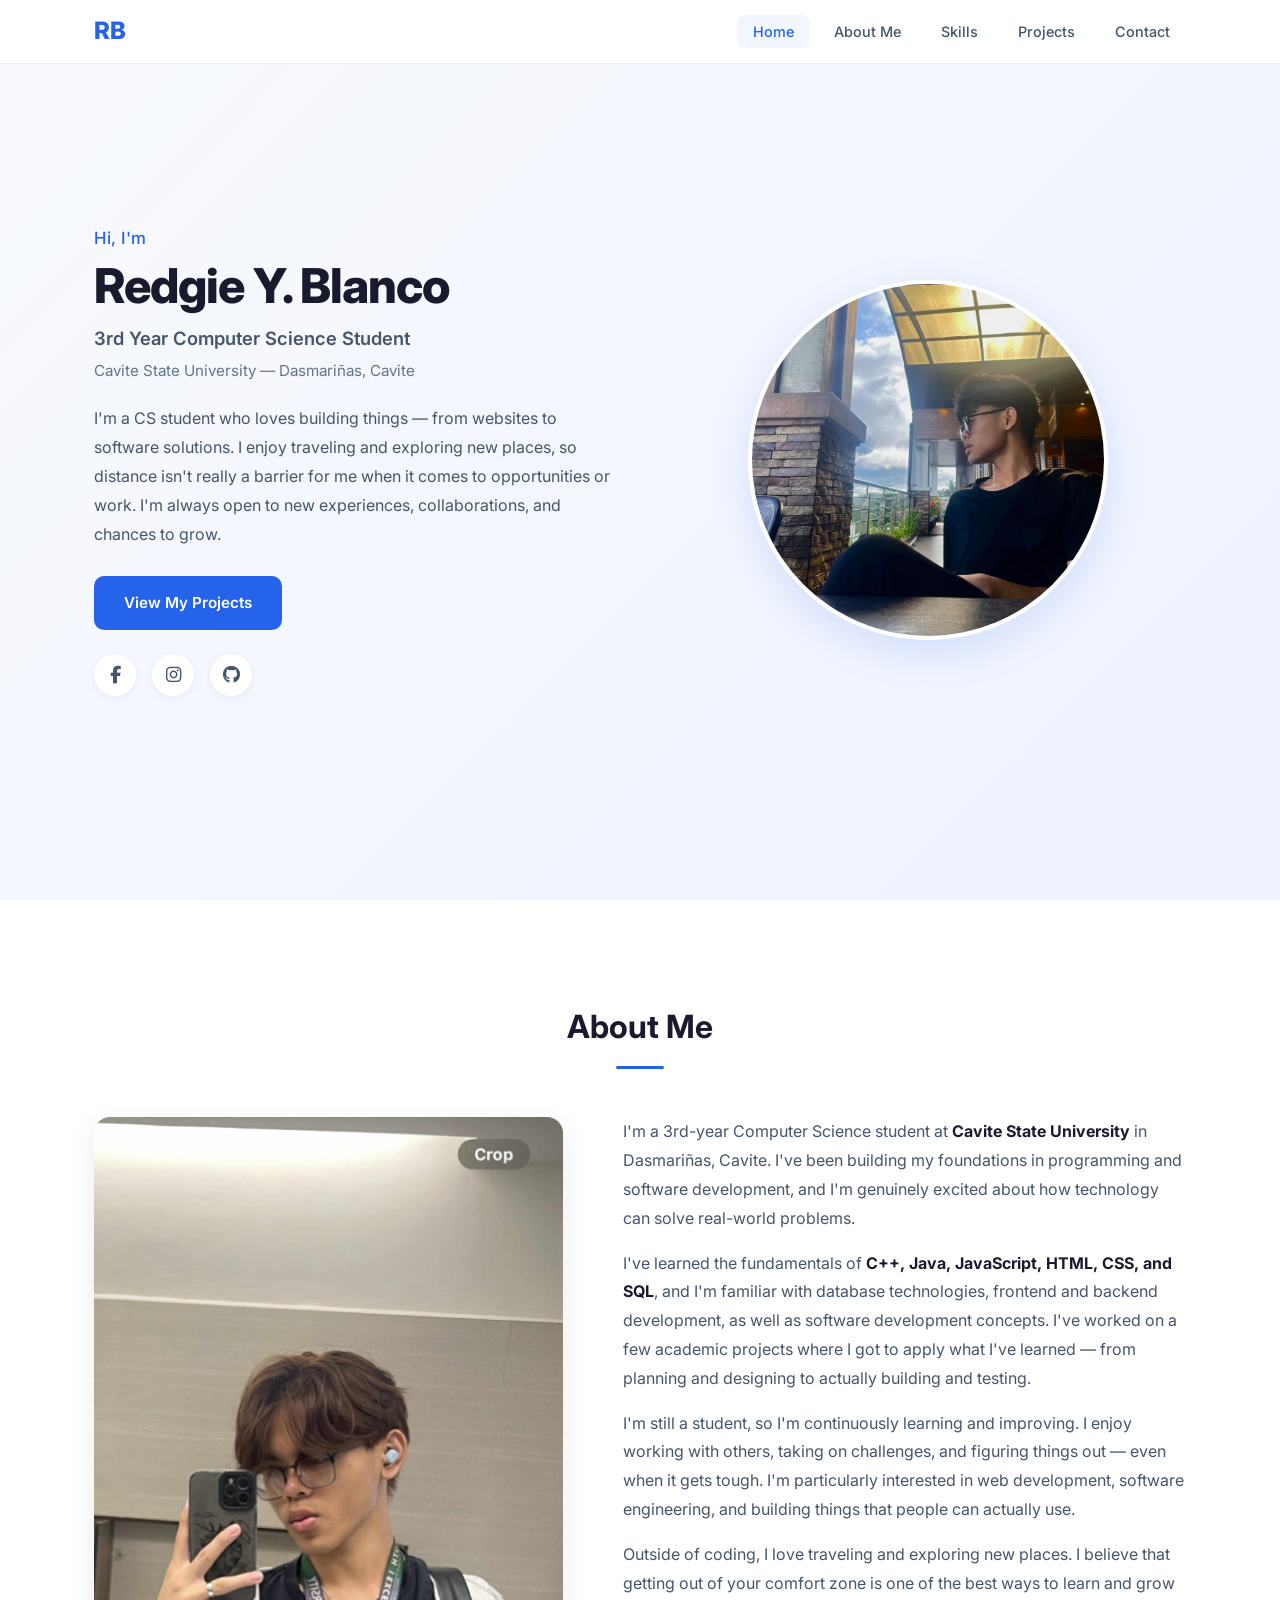
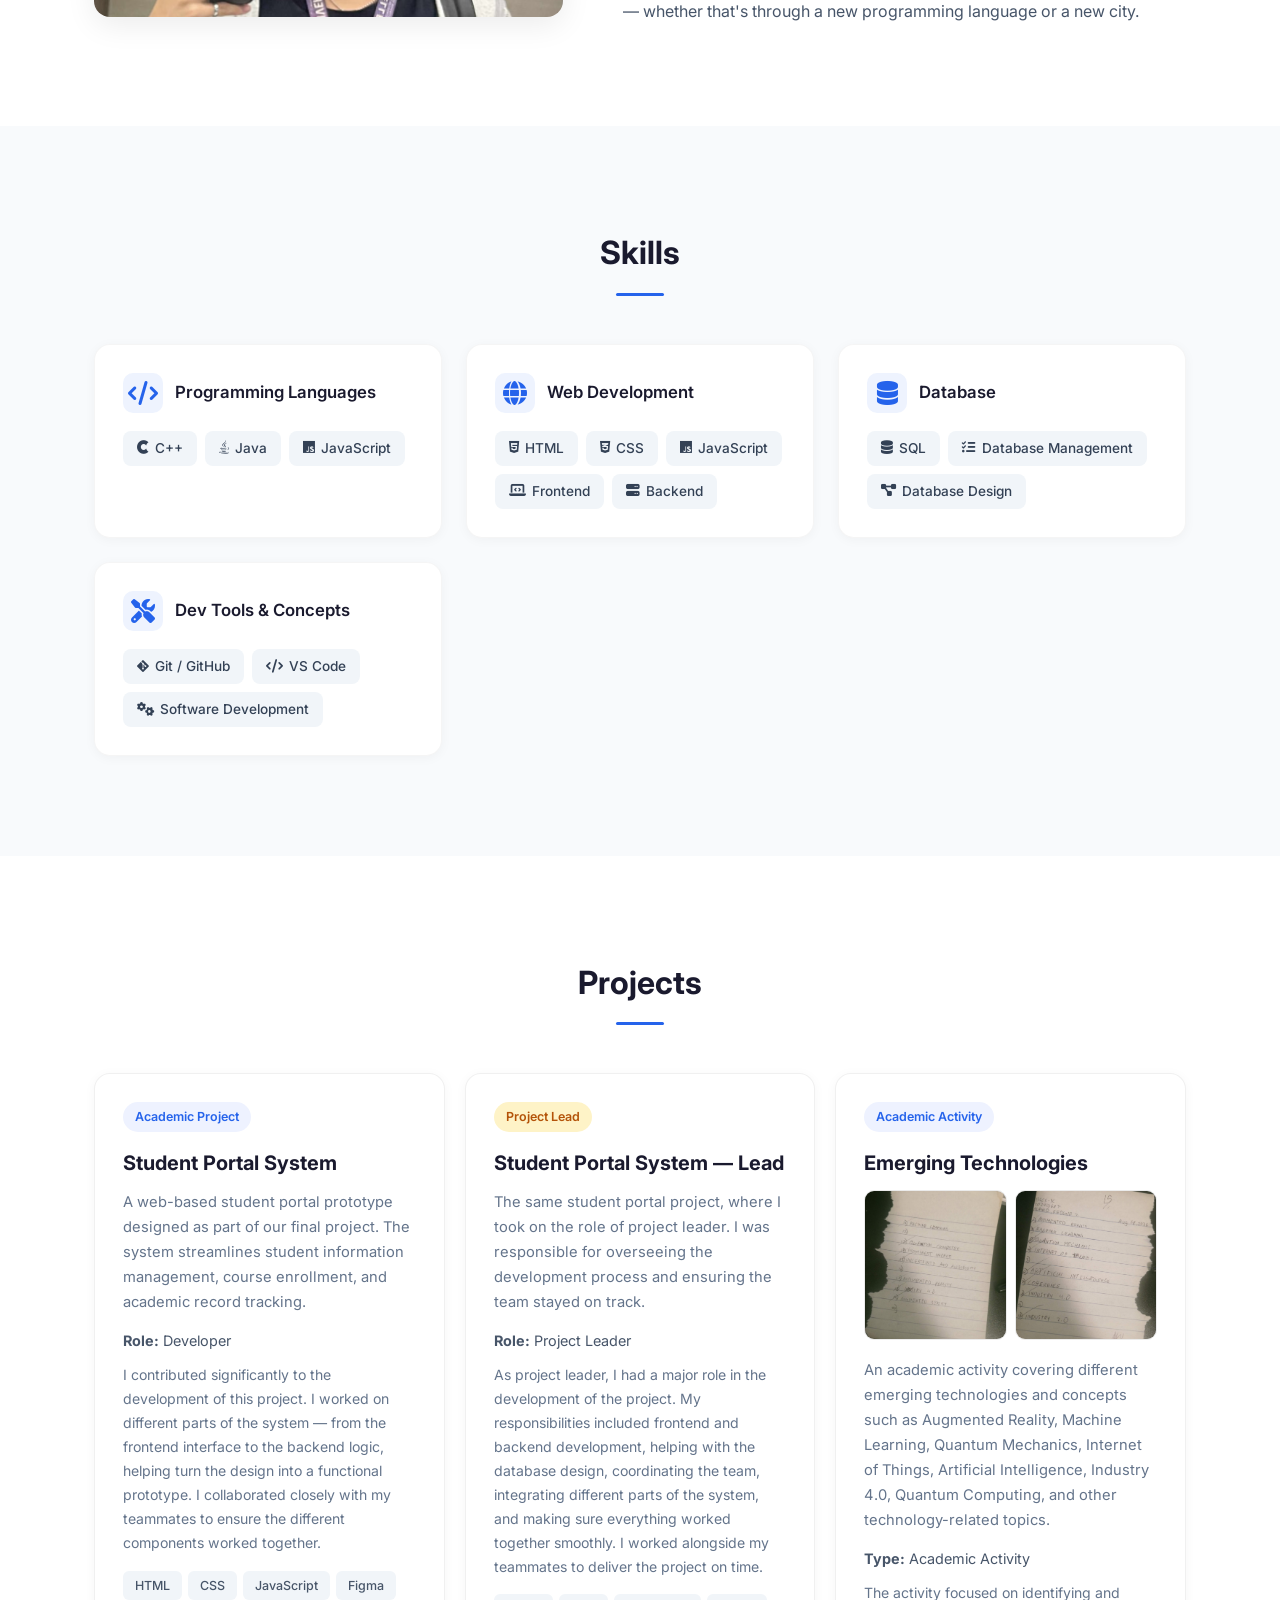
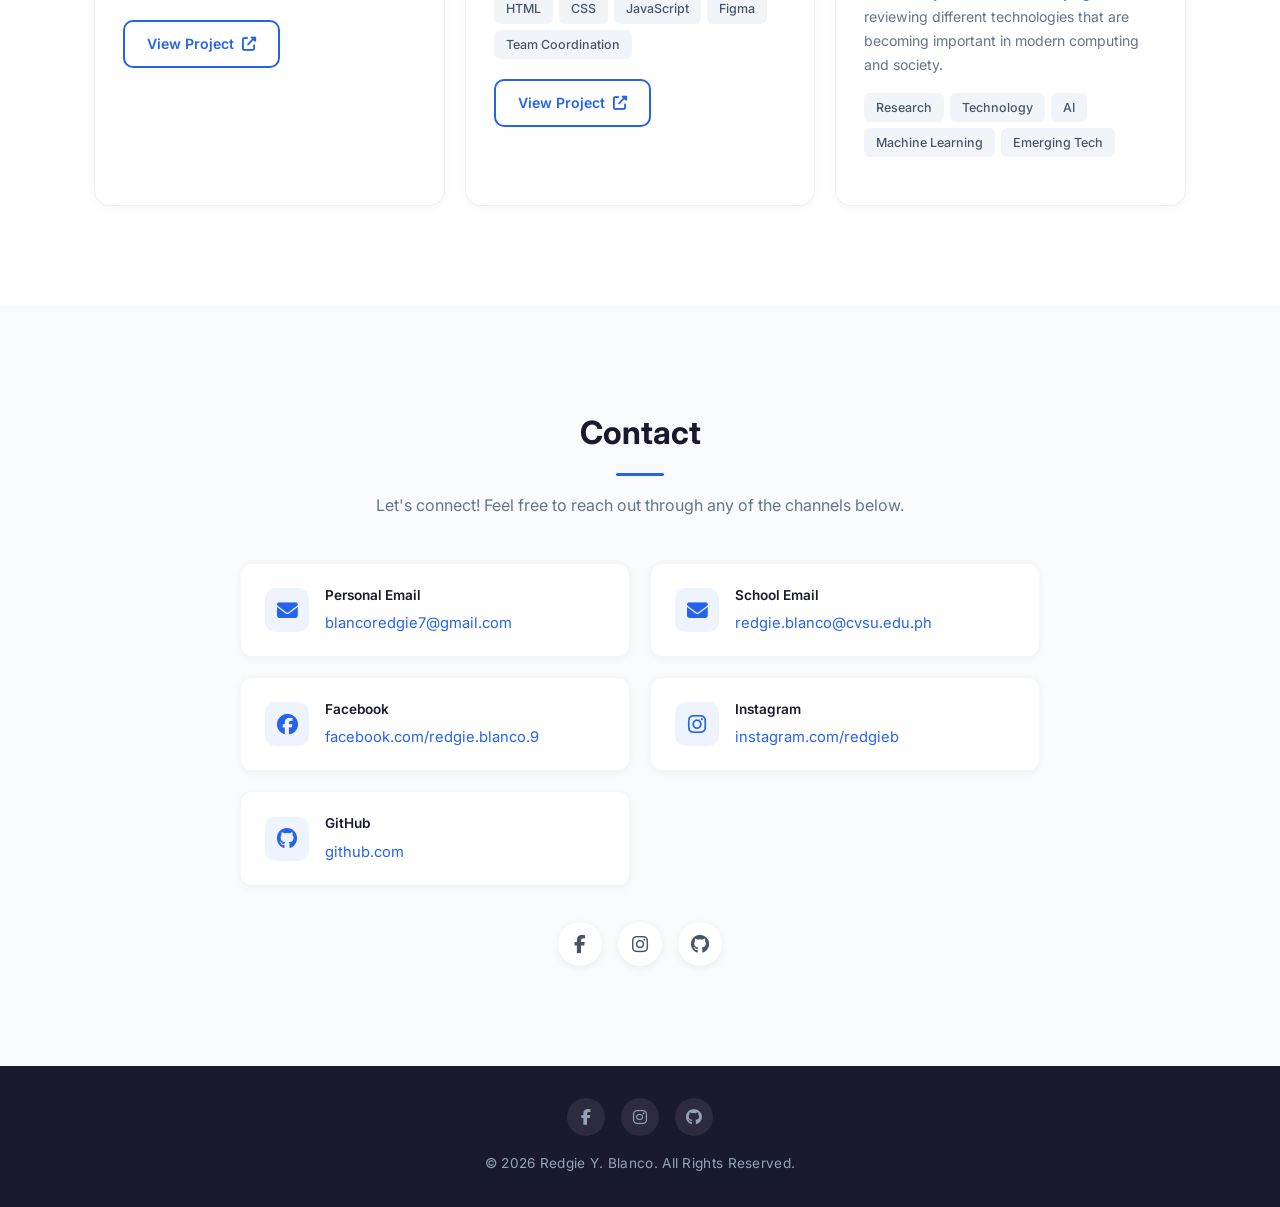
==== index.html @ 3881de5d "Update index.html" ====
<!DOCTYPE html>
<html lang="en">
<head>
<meta charset="UTF-8">
<meta name="viewport" content="width=device-width, initial-scale=1.0">
<title>Redgie Y. Blanco | Portfolio</title>
<link rel="stylesheet" href="css/style.css">
<link rel="stylesheet" href="https://cdnjs.cloudflare.com/ajax/libs/font-awesome/6.5.0/css/all.min.css">
<link rel="preconnect" href="https://fonts.googleapis.com">
<link rel="preconnect" href="https://fonts.gstatic.com" crossorigin>
<link href="https://fonts.googleapis.com/css2?family=Inter:wght@400;500;600;700;800&display=swap" rel="stylesheet">
</head>

<body>

<nav class="navbar" id="navbar">
<div class="container nav-container">
<a href="#home" class="nav-logo">RB</a>

<ul class="nav-menu" id="nav-menu">
<li><a href="#home" class="nav-link">Home</a></li>
<li><a href="#about" class="nav-link">About Me</a></li>
<li><a href="#skills" class="nav-link">Skills</a></li>
<li><a href="#projects" class="nav-link">Projects</a></li>
<li><a href="#contact" class="nav-link">Contact</a></li>
</ul>

<button class="nav-toggle" id="nav-toggle" aria-label="Toggle navigation menu">
<span></span><span></span><span></span>
</button>
</div>
</nav>

<section class="hero" id="home">
<div class="container hero-container">

<div class="hero-content">
<p class="hero-greeting">Hi, I'm</p>
<h1 class="hero-name">Redgie Y. Blanco</h1>
<p class="hero-title">3rd Year Computer Science Student</p>
<p class="hero-subtitle">Cavite State University — Dasmariñas, Cavite</p>

<p class="hero-desc">
I'm a CS student who loves building things — from websites to software solutions.
I enjoy traveling and exploring new places, so distance isn't really a barrier for me
when it comes to opportunities or work. I'm always open to new experiences,
collaborations, and chances to grow.
</p>

<div class="hero-buttons">
<a href="#projects" class="btn btn-primary">View My Projects</a>
</div>

<div class="hero-social">
<a href="https://www.facebook.com/redgie.blanco.9" target="_blank" rel="noopener noreferrer" aria-label="Facebook"><i class="fab fa-facebook-f"></i></a>
<a href="https://www.instagram.com/redgieb/" target="_blank" rel="noopener noreferrer" aria-label="Instagram"><i class="fab fa-instagram"></i></a>
<a href="https://github.com/Zelus1014" target="_blank" rel="noopener noreferrer" aria-label="GitHub"><i class="fab fa-github"></i></a>
</div>
</div>

<div class="hero-image">
<div class="hero-image-wrapper">
<img src="images/profile-hero.png" alt="Redgie Y. Blanco" loading="eager">
</div>
</div>

</div>
</section>

<section class="about" id="about">
<div class="container">
<h2 class="section-title">About Me</h2>

<div class="about-container">
<div class="about-image">
<img src="images/profile-about.png" alt="Redgie Y. Blanco" loading="lazy">
</div>

<div class="about-content">
<p>
I'm a 3rd-year Computer Science student at <strong>Cavite State University</strong>
in Dasmariñas, Cavite. I've been building my foundations in programming and software
development, and I'm genuinely excited about how technology can solve real-world problems.
</p>

<p>
I've learned the fundamentals of <strong>C++, Java, JavaScript, HTML, CSS, and SQL</strong>,
and I'm familiar with database technologies, frontend and backend development, as well as
software development concepts. I've worked on a few academic projects where I got to apply
what I've learned — from planning and designing to actually building and testing.
</p>

<p>
I'm still a student, so I'm continuously learning and improving. I enjoy working with
others, taking on challenges, and figuring things out — even when it gets tough.
I'm particularly interested in web development, software engineering, and building
things that people can actually use.
</p>

<p>
Outside of coding, I love traveling and exploring new places. I believe that getting
out of your comfort zone is one of the best ways to learn and grow — whether that's
through a new programming language or a new city.
</p>
</div>
</div>
</div>
</section>

<section class="skills" id="skills">
<div class="container">
<h2 class="section-title">Skills</h2>

<div class="skills-grid">

<div class="skill-category">
<div class="skill-category-header">
<i class="fas fa-code"></i>
<h3>Programming Languages</h3>
</div>

<div class="skill-tags">
<span class="skill-tag"><i class="fab fa-cuttlefish"></i> C++</span>
<span class="skill-tag"><i class="fab fa-java"></i> Java</span>
<span class="skill-tag"><i class="fab fa-js"></i> JavaScript</span>
</div>
</div>

<div class="skill-category">
<div class="skill-category-header">
<i class="fas fa-globe"></i>
<h3>Web Development</h3>
</div>

<div class="skill-tags">
<span class="skill-tag"><i class="fab fa-html5"></i> HTML</span>
<span class="skill-tag"><i class="fab fa-css3-alt"></i> CSS</span>
<span class="skill-tag"><i class="fab fa-js"></i> JavaScript</span>
<span class="skill-tag"><i class="fas fa-laptop-code"></i> Frontend</span>
<span class="skill-tag"><i class="fas fa-server"></i> Backend</span>
</div>
</div>

<div class="skill-category">
<div class="skill-category-header">
<i class="fas fa-database"></i>
<h3>Database</h3>
</div>

<div class="skill-tags">
<span class="skill-tag"><i class="fas fa-database"></i> SQL</span>
<span class="skill-tag"><i class="fas fa-tasks"></i> Database Management</span>
<span class="skill-tag"><i class="fas fa-project-diagram"></i> Database Design</span>
</div>
</div>

<div class="skill-category">
<div class="skill-category-header">
<i class="fas fa-tools"></i>
<h3>Dev Tools &amp; Concepts</h3>
</div>

<div class="skill-tags">
<span class="skill-tag"><i class="fab fa-git-alt"></i> Git / GitHub</span>
<span class="skill-tag"><i class="fas fa-code"></i> VS Code</span>
<span class="skill-tag"><i class="fas fa-cogs"></i> Software Development</span>
</div>
</div>

</div>
</div>
</section>

<section class="projects" id="projects">
<div class="container">
<h2 class="section-title">Projects</h2>

<div class="projects-grid">

<div class="project-card">
<div class="project-card-content">

<span class="project-badge">Academic Project</span>
<h3 class="project-title">Student Portal System</h3>

<p class="project-desc">
A web-based student portal prototype designed as part of our final project.
The system streamlines student information management, course enrollment,
and academic record tracking.
</p>

<div class="project-role">
<strong>Role:</strong> Developer
</div>

<p class="project-contributions">
I contributed significantly to the development of this project. I worked on
different parts of the system — from the frontend interface to the backend
logic, helping turn the design into a functional prototype. I collaborated
closely with my teammates to ensure the different components worked together.
</p>

<div class="project-tech">
<span>HTML</span>
<span>CSS</span>
<span>JavaScript</span>
<span>Figma</span>
</div>

<a href="https://www.figma.com/proto/Yvr6bGcr57O4vYmCU60t0b/final-project-sir-jose?node-id=354-109&t=9lMS16gaFW5WIztN-0&scaling=scale-down&content-scaling=fixed&page-id=0%3A1&starting-point-node-id=354%3A109&show-proto-sidebar=1" target="_blank" rel="noopener noreferrer" class="btn btn-outline project-btn">
View Project <i class="fas fa-external-link-alt"></i>
</a>

</div>
</div>

<div class="project-card">
<div class="project-card-content">

<span class="project-badge project-badge-lead">Project Lead</span>
<h3 class="project-title">Student Portal System — Lead</h3>

<p class="project-desc">
The same student portal project, where I took on the role of project leader.
I was responsible for overseeing the development process and ensuring the
team stayed on track.
</p>

<div class="project-role">
<strong>Role:</strong> Project Leader
</div>

<p class="project-contributions">
As project leader, I had a major role in the development of the project.
My responsibilities included frontend and backend development, helping with
the database design, coordinating the team, integrating different parts of
the system, and making sure everything worked together smoothly. I worked
alongside my teammates to deliver the project on time.
</p>

<div class="project-tech">
<span>HTML</span>
<span>CSS</span>
<span>JavaScript</span>
<span>Figma</span>
<span>Team Coordination</span>
</div>

<a href="https://www.figma.com/proto/Yvr6bGcr57O4vYmCU60t0b/final-project-sir-jose?node-id=354-109&t=9lMS16gaFW5WIztN-0&scaling=scale-down&content-scaling=fixed&page-id=0%3A1&starting-point-node-id=354%3A109&show-proto-sidebar=1" target="_blank" rel="noopener noreferrer" class="btn btn-outline project-btn">
View Project <i class="fas fa-external-link-alt"></i>
</a>

</div>
</div>

<div class="project-card">
<div class="project-card-content">

<span class="project-badge">Academic Activity</span>
<h3 class="project-title">Emerging Technologies</h3>

<div class="project-images">
<img src="images/tech-topics-1.png" alt="Handwritten technology topics" loading="lazy">
<img src="images/tech-topics-2.png" alt="Handwritten technology topics continued" loading="lazy">
</div>

<p class="project-desc">
An academic activity covering different emerging technologies and concepts
such as Augmented Reality, Machine Learning, Quantum Mechanics, Internet of
Things, Artificial Intelligence, Industry 4.0, Quantum Computing, and other
technology-related topics.
</p>

<div class="project-role">
<strong>Type:</strong> Academic Activity
</div>

<p class="project-contributions">
The activity focused on identifying and reviewing different technologies
that are becoming important in modern computing and society.
</p>

<div class="project-tech">
<span>Research</span>
<span>Technology</span>
<span>AI</span>
<span>Machine Learning</span>
<span>Emerging Tech</span>
</div>

</div>
</div>

</div>
</div>
</section>

<section class="contact" id="contact">
<div class="container">

<h2 class="section-title">Contact</h2>
<p class="contact-subtitle">
Let's connect! Feel free to reach out through any of the channels below.
</p>

<div class="contact-container">

<div class="contact-item">
<i class="fas fa-envelope"></i>
<div>
<h3>Personal Email</h3>
<a href="mailto:blancoredgie7@gmail.com">blancoredgie7@gmail.com</a>
</div>
</div>

<div class="contact-item">
<i class="fas fa-envelope"></i>
<div>
<h3>School Email</h3>
<a href="mailto:redgie.blanco@cvsu.edu.ph">redgie.blanco@cvsu.edu.ph</a>
</div>
</div>

<div class="contact-item">
<i class="fab fa-facebook"></i>
<div>
<h3>Facebook</h3>
<a href="https://www.facebook.com/redgie.blanco.9" target="_blank" rel="noopener noreferrer">facebook.com/redgie.blanco.9</a>
</div>
</div>

<div class="contact-item">
<i class="fab fa-instagram"></i>
<div>
<h3>Instagram</h3>
<a href="https://www.instagram.com/redgieb/" target="_blank" rel="noopener noreferrer">instagram.com/redgieb</a>
</div>
</div>

<div class="contact-item">
<i class="fab fa-github"></i>
<div>
<h3>GitHub</h3>
<a href="https://github.com/Zelus1014" target="_blank" rel="noopener noreferrer">github.com</a>
</div>
</div>

</div>

<div class="contact-social">
<a href="https://www.facebook.com/redgie.blanco.9" target="_blank" rel="noopener noreferrer" aria-label="Facebook"><i class="fab fa-facebook-f"></i></a>
<a href="https://www.instagram.com/redgieb/" target="_blank" rel="noopener noreferrer" aria-label="Instagram"><i class="fab fa-instagram"></i></a>
<a href="https://github.com/Zelus1014" target="_blank" rel="noopener noreferrer" aria-label="GitHub"><i class="fab fa-github"></i></a>
</div>

</div>
</section>

<footer class="footer">
<div class="container">

<div class="footer-social">
<a href="https://www.facebook.com/redgie.blanco.9" target="_blank" rel="noopener noreferrer" aria-label="Facebook"><i class="fab fa-facebook-f"></i></a>
<a href="https://www.instagram.com/redgieb/" target="_blank" rel="noopener noreferrer" aria-label="Instagram"><i class="fab fa-instagram"></i></a>
<a href="https://github.com/Zelus1014" target="_blank" rel="noopener noreferrer" aria-label="GitHub"><i class="fab fa-github"></i></a>
</div>

<p class="footer-text">&copy; 2026 Redgie Y. Blanco. All Rights Reserved.</p>

</div>
</footer>

<script src="js/script.js"></script>
</body>
</html>
---- css/style.css ----
*,
*::before,
*::after {
margin: 0;
padding: 0;
box-sizing: border-box;
}

html {
scroll-behavior: smooth;
scroll-padding-top: 70px;
}

body {
font-family: 'Inter', -apple-system, BlinkMacSystemFont, 'Segoe UI', sans-serif;
background: #fafafa;
color: #1a1a2e;
line-height: 1.7;
-webkit-font-smoothing: antialiased;
}

a {
text-decoration: none;
color: inherit;
}

img {
max-width: 100%;
height: auto;
display: block;
}

.container {
max-width: 1140px;
margin: 0 auto;
padding: 0 24px;
}

.navbar {
position: fixed;
top: 0;
left: 0;
width: 100%;
background: rgba(255, 255, 255, 0.92);
backdrop-filter: blur(12px);
-webkit-backdrop-filter: blur(12px);
border-bottom: 1px solid rgba(0, 0, 0, 0.06);
z-index: 1000;
height: 64px;
display: flex;
align-items: center;
transition: box-shadow 0.3s ease;
}

.navbar.scrolled {
box-shadow: 0 2px 20px rgba(0, 0, 0, 0.06);
}

.nav-container {
display: flex;
justify-content: space-between;
align-items: center;
width: 100%;
}

.nav-logo {
font-size: 1.5rem;
font-weight: 800;
color: #2563eb;
letter-spacing: -0.5px;
}

.nav-menu {
display: flex;
list-style: none;
gap: 8px;
}

.nav-link {
padding: 8px 16px;
font-size: 0.9rem;
font-weight: 500;
color: #475569;
border-radius: 8px;
transition: all 0.25s ease;
position: relative;
}

.nav-link:hover,
.nav-link.active {
color: #2563eb;
background: rgba(37, 99, 235, 0.06);
}

.nav-toggle {
display: none;
flex-direction: column;
gap: 5px;
background: none;
border: none;
cursor: pointer;
padding: 4px;
}

.nav-toggle span {
display: block;
width: 24px;
height: 2px;
background: #1a1a2e;
border-radius: 2px;
transition: all 0.3s ease;
}

.nav-toggle.active span:nth-child(1) {
transform: rotate(45deg) translate(5px, 5px);
}

.nav-toggle.active span:nth-child(2) {
opacity: 0;
}

.nav-toggle.active span:nth-child(3) {
transform: rotate(-45deg) translate(5px, -5px);
}

.section-title {
font-size: 2rem;
font-weight: 700;
text-align: center;
margin-bottom: 48px;
position: relative;
color: #1a1a2e;
}

.section-title::after {
content: '';
display: block;
width: 48px;
height: 3px;
background: #2563eb;
border-radius: 2px;
margin: 12px auto 0;
}

.hero {
min-height: 100vh;
display: flex;
align-items: center;
padding: 100px 0 80px;
background: linear-gradient(135deg, #f8fafc 0%, #eef2ff 100%);
}

.hero-container {
display: grid;
grid-template-columns: 1fr 1fr;
gap: 60px;
align-items: center;
}

.hero-content {
animation: fadeInUp 0.8s ease;
}

.hero-greeting {
font-size: 1.05rem;
font-weight: 500;
color: #2563eb;
margin-bottom: 8px;
letter-spacing: 0.5px;
}

.hero-name {
font-size: 3rem;
font-weight: 800;
color: #1a1a2e;
line-height: 1.1;
margin-bottom: 10px;
letter-spacing: -1px;
}

.hero-title {
font-size: 1.15rem;
font-weight: 600;
color: #475569;
margin-bottom: 4px;
}

.hero-subtitle {
font-size: 0.95rem;
color: #64748b;
margin-bottom: 20px;
}

.hero-desc {
font-size: 1rem;
color: #475569;
max-width: 520px;
margin-bottom: 28px;
line-height: 1.8;
}

.hero-buttons {
margin-bottom: 24px;
}

.btn {
display: inline-flex;
align-items: center;
gap: 8px;
padding: 12px 28px;
font-size: 0.95rem;
font-weight: 600;
border-radius: 10px;
transition: all 0.3s ease;
cursor: pointer;
border: 2px solid transparent;
font-family: inherit;
}

.btn-primary {
background: #2563eb;
color: #fff;
border-color: #2563eb;
}

.btn-primary:hover {
background: #1d4ed8;
border-color: #1d4ed8;
transform: translateY(-2px);
box-shadow: 0 6px 20px rgba(37, 99, 235, 0.25);
}

.btn-outline {
background: transparent;
color: #2563eb;
border-color: #2563eb;
}

.btn-outline:hover {
background: #2563eb;
color: #fff;
transform: translateY(-2px);
box-shadow: 0 6px 20px rgba(37, 99, 235, 0.2);
}

.hero-social {
display: flex;
gap: 16px;
}

.hero-social a {
display: flex;
align-items: center;
justify-content: center;
width: 42px;
height: 42px;
border-radius: 50%;
background: #fff;
color: #475569;
font-size: 1.1rem;
box-shadow: 0 2px 8px rgba(0, 0, 0, 0.06);
transition: all 0.3s ease;
}

.hero-social a:hover {
background: #2563eb;
color: #fff;
transform: translateY(-3px);
box-shadow: 0 6px 16px rgba(37, 99, 235, 0.25);
}

.hero-image {
display: flex;
justify-content: center;
align-items: center;
animation: fadeIn 1s ease;
}

.hero-image-wrapper {
width: 360px;
height: 360px;
border-radius: 50%;
overflow: hidden;
box-shadow: 0 12px 40px rgba(37, 99, 235, 0.15);
border: 4px solid #fff;
transition: transform 0.4s ease;
}

.hero-image-wrapper:hover {
transform: scale(1.02);
}

.hero-image-wrapper img {
width: 100%;
height: 100%;
object-fit: cover;
}

.about {
padding: 100px 0;
background: #fff;
}

.about-container {
display: grid;
grid-template-columns: 1fr 1.2fr;
gap: 60px;
align-items: start;
}

.about-image {
position: sticky;
top: 100px;
border-radius: 16px;
overflow: hidden;
box-shadow: 0 8px 30px rgba(0, 0, 0, 0.08);
transition: transform 0.4s ease;
}

.about-image:hover {
transform: scale(1.01);
}

.about-image img {
width: 100%;
height: auto;
max-height: 500px;
object-fit: cover;
object-position: center top;
}

.about-content p {
margin-bottom: 16px;
color: #475569;
font-size: 1rem;
line-height: 1.8;
}

.about-content p:last-child {
margin-bottom: 0;
}

.about-content strong {
color: #1a1a2e;
}

.skills {
padding: 100px 0;
background: #f8fafc;
}

.skills-grid {
display: grid;
grid-template-columns: repeat(auto-fit, minmax(260px, 1fr));
gap: 24px;
}

.skill-category {
background: #fff;
border-radius: 16px;
padding: 28px;
box-shadow: 0 2px 12px rgba(0, 0, 0, 0.04);
border: 1px solid rgba(0, 0, 0, 0.04);
transition: transform 0.3s ease, box-shadow 0.3s ease;
}

.skill-category:hover {
transform: translateY(-4px);
box-shadow: 0 8px 30px rgba(0, 0, 0, 0.08);
}

.skill-category-header {
display: flex;
align-items: center;
gap: 12px;
margin-bottom: 18px;
}

.skill-category-header i {
font-size: 1.5rem;
color: #2563eb;
width: 40px;
height: 40px;
display: flex;
align-items: center;
justify-content: center;
background: rgba(37, 99, 235, 0.08);
border-radius: 10px;
}

.skill-category-header h3 {
font-size: 1.05rem;
font-weight: 600;
color: #1a1a2e;
}

.skill-tags {
display: flex;
flex-wrap: wrap;
gap: 8px;
}

.skill-tag {
display: inline-flex;
align-items: center;
gap: 6px;
padding: 6px 14px;
background: #f1f5f9;
color: #334155;
border-radius: 8px;
font-size: 0.85rem;
font-weight: 500;
transition: all 0.25s ease;
}

.skill-tag:hover {
background: #2563eb;
color: #fff;
transform: translateY(-1px);
}

.skill-tag i {
font-size: 0.85rem;
}

.projects {
padding: 100px 0;
background: #fff;
}

.projects-grid {
display: grid;
grid-template-columns: repeat(3, 1fr);
gap: 20px;
}

.project-card {
background: #fff;
border-radius: 16px;
border: 1px solid rgba(0, 0, 0, 0.06);
box-shadow: 0 2px 12px rgba(0, 0, 0, 0.04);
transition: transform 0.3s ease, box-shadow 0.3s ease;
overflow: hidden;
}

.project-card:hover {
transform: translateY(-6px);
box-shadow: 0 12px 40px rgba(0, 0, 0, 0.08);
}

.project-card-content {
padding: 28px;
}

.project-badge {
display: inline-block;
padding: 4px 12px;
background: #eef2ff;
color: #2563eb;
font-size: 0.78rem;
font-weight: 600;
border-radius: 20px;
margin-bottom: 14px;
}

.project-badge-lead {
background: #fef3c7;
color: #b45309;
}

.project-title {
font-size: 1.25rem;
font-weight: 700;
color: #1a1a2e;
margin-bottom: 10px;
}

.project-desc {
color: #64748b;
font-size: 0.92rem;
margin-bottom: 14px;
line-height: 1.7;
}

.project-role {
font-size: 0.9rem;
color: #475569;
margin-bottom: 10px;
}

.project-contributions {
color: #64748b;
font-size: 0.88rem;
margin-bottom: 16px;
line-height: 1.7;
}

.project-tech {
display: flex;
flex-wrap: wrap;
gap: 6px;
margin-bottom: 20px;
}

.project-tech span {
padding: 4px 12px;
background: #f1f5f9;
color: #475569;
border-radius: 6px;
font-size: 0.78rem;
font-weight: 500;
}

.project-btn {
font-size: 0.88rem;
padding: 10px 22px;
}

.project-images {
display: grid;
grid-template-columns: 1fr 1fr;
gap: 8px;
margin-bottom: 18px;
}

.project-images img {
width: 100%;
height: 150px;
object-fit: cover;
border-radius: 10px;
border: 1px solid rgba(0, 0, 0, 0.08);
}

.contact {
padding: 100px 0;
background: #f8fafc;
}

.contact-subtitle {
text-align: center;
color: #64748b;
margin-top: -32px;
margin-bottom: 44px;
font-size: 1rem;
}

.contact-container {
display: grid;
grid-template-columns: repeat(auto-fit, minmax(280px, 1fr));
gap: 20px;
max-width: 800px;
margin: 0 auto;
}

.contact-item {
display: flex;
align-items: center;
gap: 16px;
padding: 20px 24px;
background: #fff;
border-radius: 12px;
box-shadow: 0 2px 8px rgba(0, 0, 0, 0.04);
border: 1px solid rgba(0, 0, 0, 0.04);
transition: transform 0.3s ease, box-shadow 0.3s ease;
}

.contact-item:hover {
transform: translateY(-3px);
box-shadow: 0 6px 20px rgba(0, 0, 0, 0.06);
}

.contact-item i {
font-size: 1.3rem;
color: #2563eb;
width: 44px;
height: 44px;
display: flex;
align-items: center;
justify-content: center;
background: rgba(37, 99, 235, 0.08);
border-radius: 10px;
flex-shrink: 0;
}

.contact-item h3 {
font-size: 0.85rem;
font-weight: 600;
color: #1a1a2e;
margin-bottom: 2px;
}

.contact-item a {
font-size: 0.92rem;
color: #2563eb;
word-break: break-all;
transition: color 0.2s ease;
}

.contact-item a:hover {
color: #1d4ed8;
text-decoration: underline;
}

.contact-social {
display: flex;
justify-content: center;
gap: 16px;
margin-top: 36px;
}

.contact-social a {
display: flex;
align-items: center;
justify-content: center;
width: 44px;
height: 44px;
border-radius: 50%;
background: #fff;
color: #475569;
font-size: 1.15rem;
box-shadow: 0 2px 8px rgba(0, 0, 0, 0.06);
transition: all 0.3s ease;
}

.contact-social a:hover {
background: #2563eb;
color: #fff;
transform: translateY(-3px);
box-shadow: 0 6px 16px rgba(37, 99, 235, 0.25);
}

.footer {
padding: 32px 0;
background: #1a1a2e;
color: #94a3b8;
text-align: center;
}

.footer-social {
display: flex;
justify-content: center;
gap: 16px;
margin-bottom: 16px;
}

.footer-social a {
display: flex;
align-items: center;
justify-content: center;
width: 38px;
height: 38px;
border-radius: 50%;
background: rgba(255, 255, 255, 0.08);
color: #94a3b8;
font-size: 1rem;
transition: all 0.3s ease;
}

.footer-social a:hover {
background: #2563eb;
color: #fff;
transform: translateY(-2px);
}

.footer-text {
font-size: 0.85rem;
letter-spacing: 0.3px;
}

@keyframes fadeInUp {
from {
opacity: 0;
transform: translateY(30px);
}

to {
opacity: 1;
transform: translateY(0);
}
}

@keyframes fadeIn {
from {
opacity: 0;
}

to {
opacity: 1;
}
}

@media (max-width: 900px) {

.hero-container {
grid-template-columns: 1fr;
text-align: center;
gap: 40px;
}

.hero-content {
order: 2;
}

.hero-image {
order: 1;
}

.hero-desc {
margin-left: auto;
margin-right: auto;
}

.hero-buttons {
display: flex;
justify-content: center;
}

.hero-social {
justify-content: center;
}

.hero-image-wrapper {
width: 280px;
height: 280px;
}

.hero-name {
font-size: 2.5rem;
}

.about-container {
grid-template-columns: 1fr;
gap: 36px;
}

.about-image {
position: static;
max-width: 400px;
margin: 0 auto;
}

.section-title {
font-size: 1.7rem;
}

.projects-grid {
grid-template-columns: repeat(2, 1fr);
}

}

@media (max-width: 640px) {

.nav-menu {
position: fixed;
top: 64px;
left: 0;
width: 100%;
background: rgba(255, 255, 255, 0.98);
backdrop-filter: blur(12px);
flex-direction: column;
padding: 16px;
gap: 4px;
box-shadow: 0 8px 24px rgba(0, 0, 0, 0.08);
transform: translateY(-120%);
opacity: 0;
transition: all 0.35s ease;
pointer-events: none;
border-bottom: 1px solid rgba(0, 0, 0, 0.06);
}

.nav-menu.active {
transform: translateY(0);
opacity: 1;
pointer-events: all;
}

.nav-link {
padding: 12px 16px;
font-size: 1rem;
width: 100%;
}

.nav-toggle {
display: flex;
}

.hero {
padding: 80px 0 60px;
}

.hero-image-wrapper {
width: 220px;
height: 220px;
}

.hero-name {
font-size: 1.9rem;
}

.hero-title {
font-size: 1rem;
}

.hero-desc {
font-size: 0.92rem;
}

.about {
padding: 60px 0;
}

.skills {
padding: 60px 0;
}

.projects {
padding: 60px 0;
}

.contact {
padding: 60px 0;
}

.section-title {
font-size: 1.5rem;
margin-bottom: 32px;
}

.skills-grid {
grid-template-columns: 1fr;
}

.projects-grid {
grid-template-columns: 1fr;
}

.contact-container {
grid-template-columns: 1fr;
}

.project-card-content {
padding: 24px;
}

.project-images {
grid-template-columns: 1fr 1fr;
}

.project-images img {
height: 140px;
}

.container {
padding: 0 16px;
}

}

@media (max-width: 400px) {

.hero-image-wrapper {
width: 180px;
height: 180px;
}

.hero-name {
font-size: 1.6rem;
}

.project-images {
grid-template-columns: 1fr;
}

.project-images img {
height: auto;
}

}
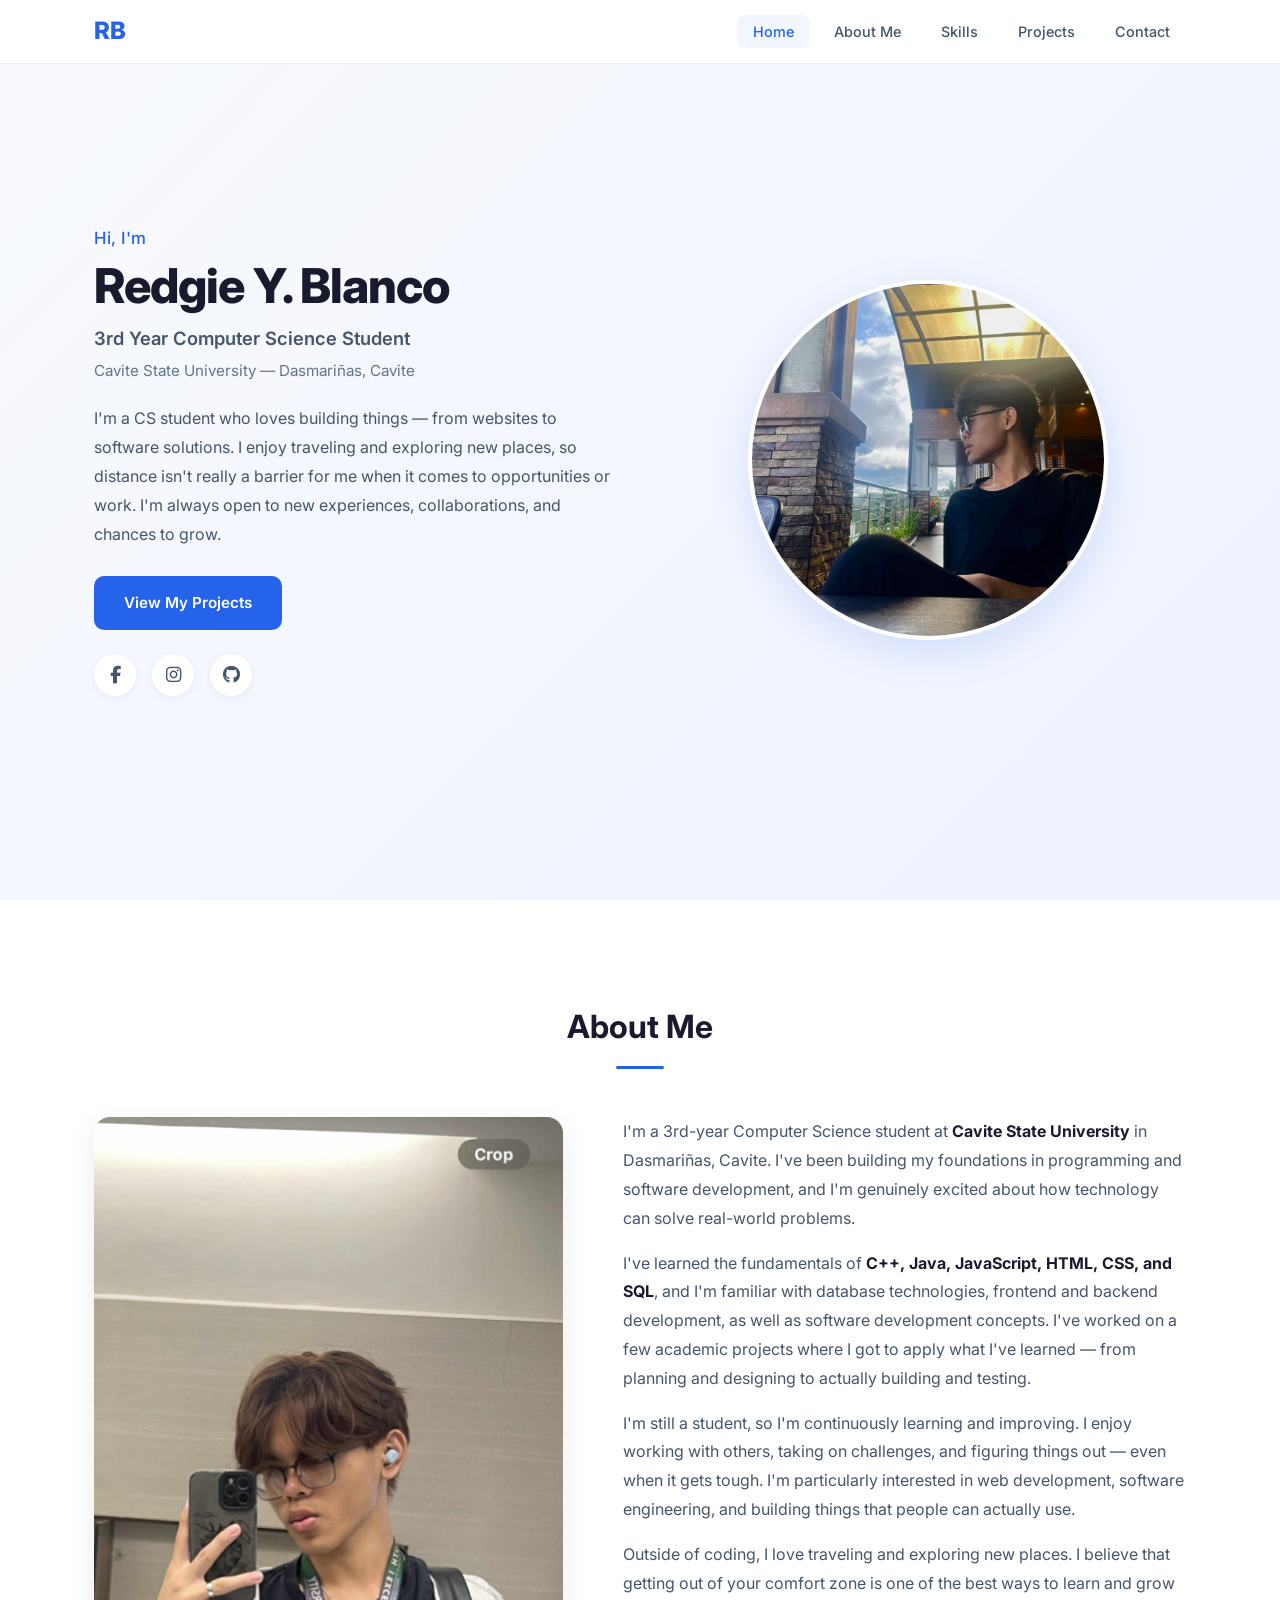
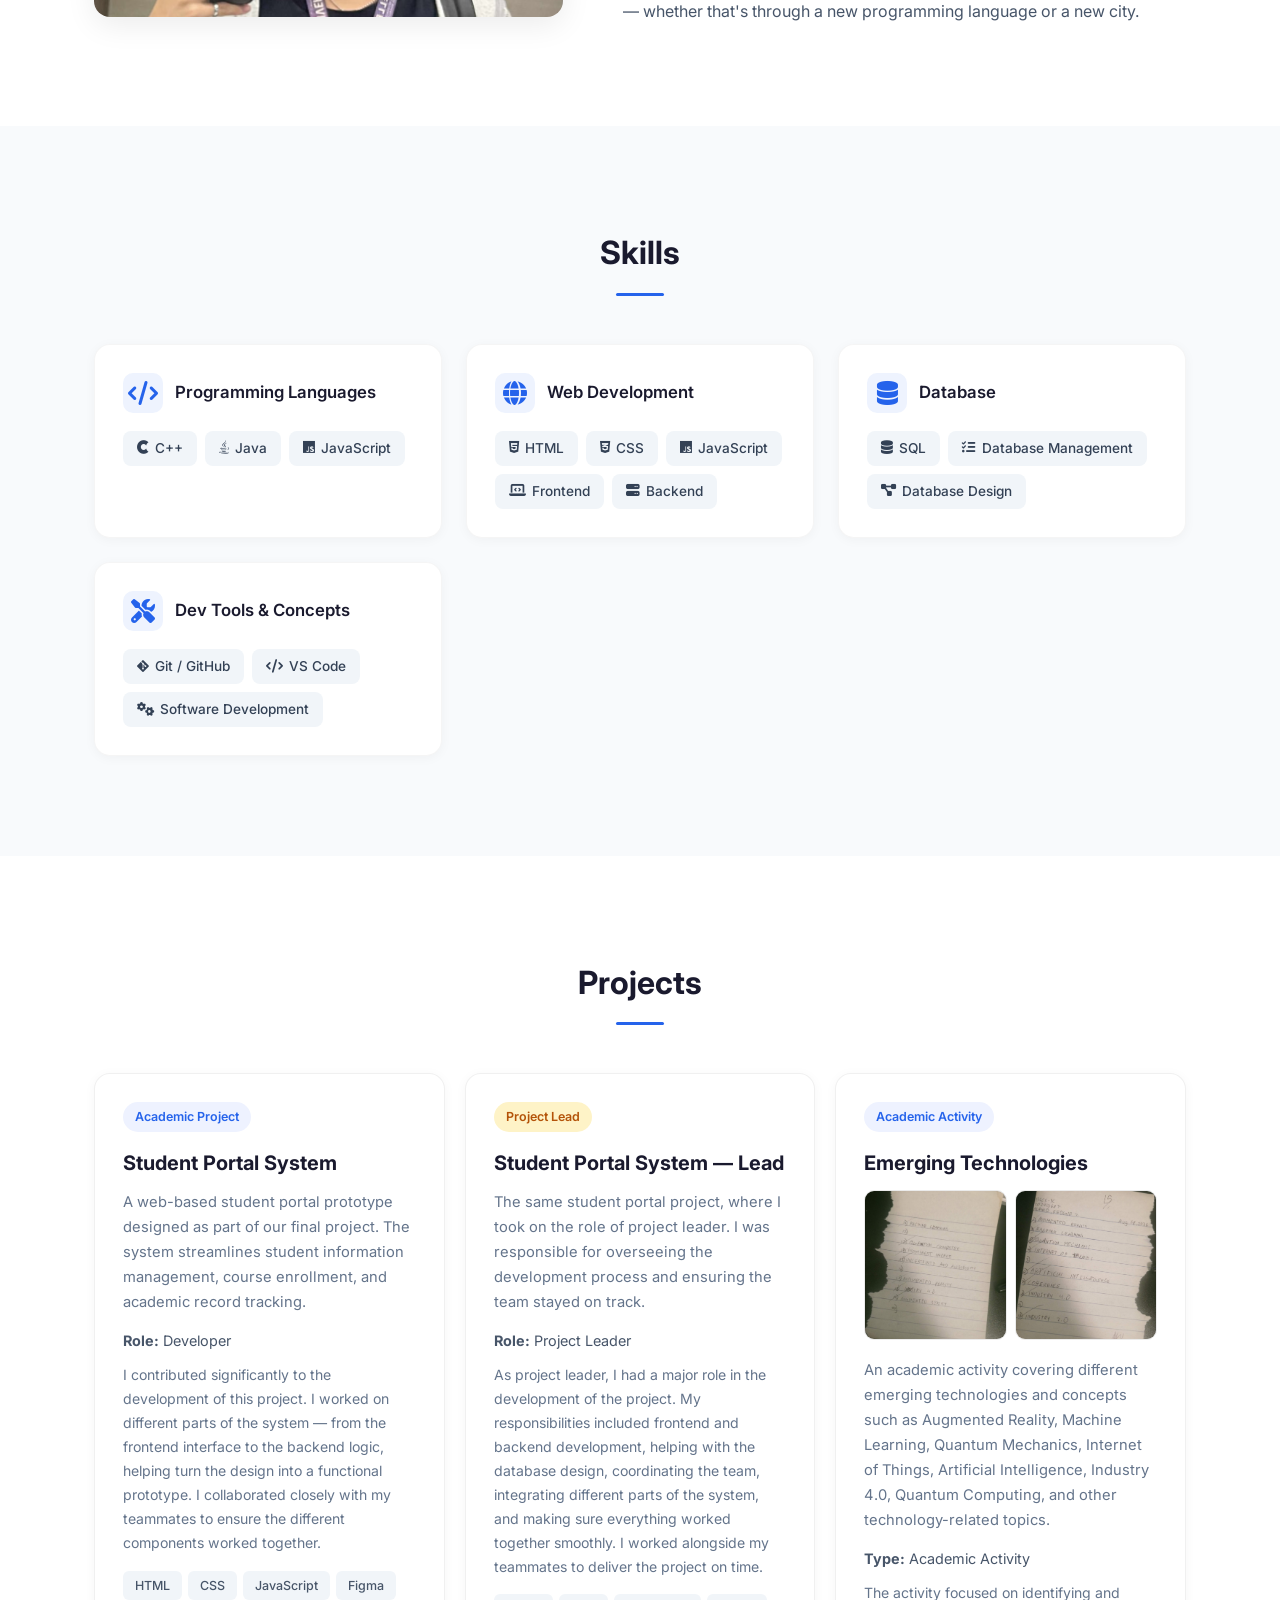
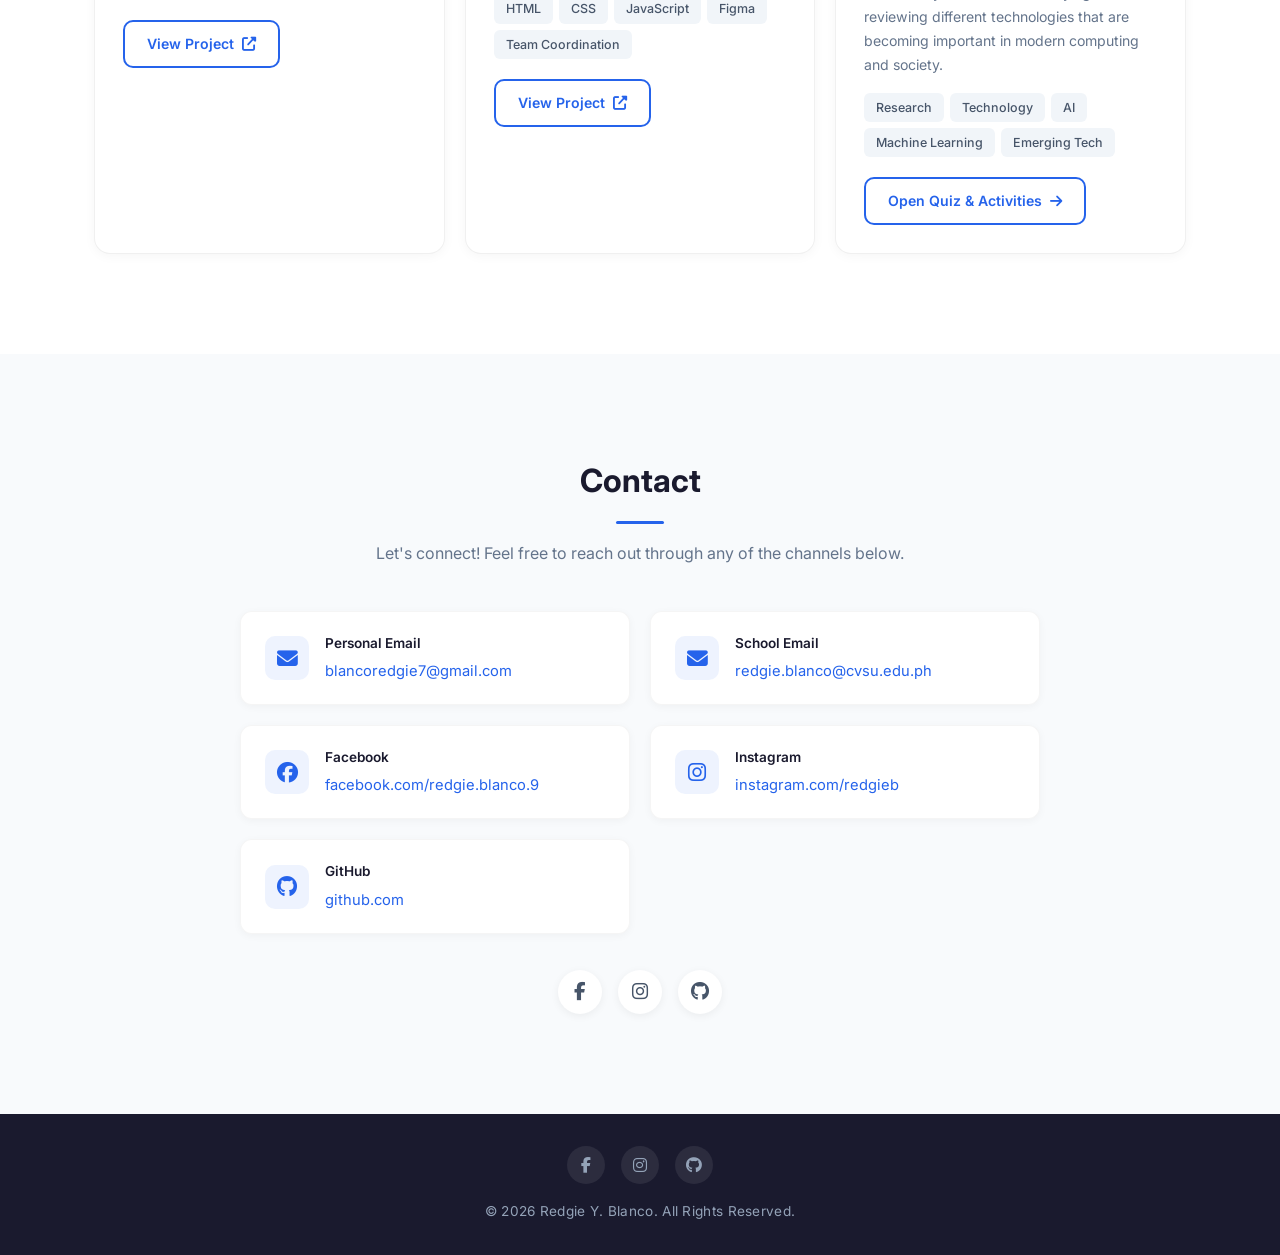
==== commit abae3626: "Update index.html" ====
--- a/index.html
+++ b/index.html
@@ -1,375 +1,803 @@
 <!DOCTYPE html>
 <html lang="en">
 <head>
-<meta charset="UTF-8">
-<meta name="viewport" content="width=device-width, initial-scale=1.0">
-<title>Redgie Y. Blanco | Portfolio</title>
-<link rel="stylesheet" href="css/style.css">
-<link rel="stylesheet" href="https://cdnjs.cloudflare.com/ajax/libs/font-awesome/6.5.0/css/all.min.css">
-<link rel="preconnect" href="https://fonts.googleapis.com">
-<link rel="preconnect" href="https://fonts.gstatic.com" crossorigin>
-<link href="https://fonts.googleapis.com/css2?family=Inter:wght@400;500;600;700;800&display=swap" rel="stylesheet">
+  <meta charset="UTF-8">
+  <meta name="viewport" content="width=device-width, initial-scale=1.0">
+
+  <title>Redgie Y. Blanco | Portfolio</title>
+
+  <link rel="stylesheet" href="css/style.css">
+
+  <!-- Font Awesome 6 -->
+  <link rel="stylesheet"
+        href="https://cdnjs.cloudflare.com/ajax/libs/font-awesome/6.5.0/css/all.min.css">
+
+  <!-- Google Fonts -->
+  <link rel="preconnect" href="https://fonts.googleapis.com">
+  <link rel="preconnect" href="https://fonts.gstatic.com" crossorigin>
+  <link href="https://fonts.googleapis.com/css2?family=Inter:wght@400;500;600;700;800&display=swap"
+        rel="stylesheet">
 </head>
 
 <body>
 
-<nav class="navbar" id="navbar">
-<div class="container nav-container">
-<a href="#home" class="nav-logo">RB</a>
-
-<ul class="nav-menu" id="nav-menu">
-<li><a href="#home" class="nav-link">Home</a></li>
-<li><a href="#about" class="nav-link">About Me</a></li>
-<li><a href="#skills" class="nav-link">Skills</a></li>
-<li><a href="#projects" class="nav-link">Projects</a></li>
-<li><a href="#contact" class="nav-link">Contact</a></li>
-</ul>
-
-<button class="nav-toggle" id="nav-toggle" aria-label="Toggle navigation menu">
-<span></span><span></span><span></span>
-</button>
-</div>
-</nav>
-
-<section class="hero" id="home">
-<div class="container hero-container">
-
-<div class="hero-content">
-<p class="hero-greeting">Hi, I'm</p>
-<h1 class="hero-name">Redgie Y. Blanco</h1>
-<p class="hero-title">3rd Year Computer Science Student</p>
-<p class="hero-subtitle">Cavite State University — Dasmariñas, Cavite</p>
-
-<p class="hero-desc">
-I'm a CS student who loves building things — from websites to software solutions.
-I enjoy traveling and exploring new places, so distance isn't really a barrier for me
-when it comes to opportunities or work. I'm always open to new experiences,
-collaborations, and chances to grow.
-</p>
-
-<div class="hero-buttons">
-<a href="#projects" class="btn btn-primary">View My Projects</a>
-</div>
-
-<div class="hero-social">
-<a href="https://www.facebook.com/redgie.blanco.9" target="_blank" rel="noopener noreferrer" aria-label="Facebook"><i class="fab fa-facebook-f"></i></a>
-<a href="https://www.instagram.com/redgieb/" target="_blank" rel="noopener noreferrer" aria-label="Instagram"><i class="fab fa-instagram"></i></a>
-<a href="https://github.com/Zelus1014" target="_blank" rel="noopener noreferrer" aria-label="GitHub"><i class="fab fa-github"></i></a>
-</div>
-</div>
-
-<div class="hero-image">
-<div class="hero-image-wrapper">
-<img src="images/profile-hero.png" alt="Redgie Y. Blanco" loading="eager">
-</div>
-</div>
-
-</div>
-</section>
-
-<section class="about" id="about">
-<div class="container">
-<h2 class="section-title">About Me</h2>
-
-<div class="about-container">
-<div class="about-image">
-<img src="images/profile-about.png" alt="Redgie Y. Blanco" loading="lazy">
-</div>
-
-<div class="about-content">
-<p>
-I'm a 3rd-year Computer Science student at <strong>Cavite State University</strong>
-in Dasmariñas, Cavite. I've been building my foundations in programming and software
-development, and I'm genuinely excited about how technology can solve real-world problems.
-</p>
-
-<p>
-I've learned the fundamentals of <strong>C++, Java, JavaScript, HTML, CSS, and SQL</strong>,
-and I'm familiar with database technologies, frontend and backend development, as well as
-software development concepts. I've worked on a few academic projects where I got to apply
-what I've learned — from planning and designing to actually building and testing.
-</p>
-
-<p>
-I'm still a student, so I'm continuously learning and improving. I enjoy working with
-others, taking on challenges, and figuring things out — even when it gets tough.
-I'm particularly interested in web development, software engineering, and building
-things that people can actually use.
-</p>
-
-<p>
-Outside of coding, I love traveling and exploring new places. I believe that getting
-out of your comfort zone is one of the best ways to learn and grow — whether that's
-through a new programming language or a new city.
-</p>
-</div>
-</div>
-</div>
-</section>
-
-<section class="skills" id="skills">
-<div class="container">
-<h2 class="section-title">Skills</h2>
-
-<div class="skills-grid">
-
-<div class="skill-category">
-<div class="skill-category-header">
-<i class="fas fa-code"></i>
-<h3>Programming Languages</h3>
-</div>
-
-<div class="skill-tags">
-<span class="skill-tag"><i class="fab fa-cuttlefish"></i> C++</span>
-<span class="skill-tag"><i class="fab fa-java"></i> Java</span>
-<span class="skill-tag"><i class="fab fa-js"></i> JavaScript</span>
-</div>
-</div>
-
-<div class="skill-category">
-<div class="skill-category-header">
-<i class="fas fa-globe"></i>
-<h3>Web Development</h3>
-</div>
-
-<div class="skill-tags">
-<span class="skill-tag"><i class="fab fa-html5"></i> HTML</span>
-<span class="skill-tag"><i class="fab fa-css3-alt"></i> CSS</span>
-<span class="skill-tag"><i class="fab fa-js"></i> JavaScript</span>
-<span class="skill-tag"><i class="fas fa-laptop-code"></i> Frontend</span>
-<span class="skill-tag"><i class="fas fa-server"></i> Backend</span>
-</div>
-</div>
-
-<div class="skill-category">
-<div class="skill-category-header">
-<i class="fas fa-database"></i>
-<h3>Database</h3>
-</div>
-
-<div class="skill-tags">
-<span class="skill-tag"><i class="fas fa-database"></i> SQL</span>
-<span class="skill-tag"><i class="fas fa-tasks"></i> Database Management</span>
-<span class="skill-tag"><i class="fas fa-project-diagram"></i> Database Design</span>
-</div>
-</div>
-
-<div class="skill-category">
-<div class="skill-category-header">
-<i class="fas fa-tools"></i>
-<h3>Dev Tools &amp; Concepts</h3>
-</div>
-
-<div class="skill-tags">
-<span class="skill-tag"><i class="fab fa-git-alt"></i> Git / GitHub</span>
-<span class="skill-tag"><i class="fas fa-code"></i> VS Code</span>
-<span class="skill-tag"><i class="fas fa-cogs"></i> Software Development</span>
-</div>
-</div>
-
-</div>
-</div>
-</section>
-
-<section class="projects" id="projects">
-<div class="container">
-<h2 class="section-title">Projects</h2>
-
-<div class="projects-grid">
-
-<div class="project-card">
-<div class="project-card-content">
-
-<span class="project-badge">Academic Project</span>
-<h3 class="project-title">Student Portal System</h3>
-
-<p class="project-desc">
-A web-based student portal prototype designed as part of our final project.
-The system streamlines student information management, course enrollment,
-and academic record tracking.
-</p>
-
-<div class="project-role">
-<strong>Role:</strong> Developer
-</div>
-
-<p class="project-contributions">
-I contributed significantly to the development of this project. I worked on
-different parts of the system — from the frontend interface to the backend
-logic, helping turn the design into a functional prototype. I collaborated
-closely with my teammates to ensure the different components worked together.
-</p>
-
-<div class="project-tech">
-<span>HTML</span>
-<span>CSS</span>
-<span>JavaScript</span>
-<span>Figma</span>
-</div>
-
-<a href="https://www.figma.com/proto/Yvr6bGcr57O4vYmCU60t0b/final-project-sir-jose?node-id=354-109&t=9lMS16gaFW5WIztN-0&scaling=scale-down&content-scaling=fixed&page-id=0%3A1&starting-point-node-id=354%3A109&show-proto-sidebar=1" target="_blank" rel="noopener noreferrer" class="btn btn-outline project-btn">
-View Project <i class="fas fa-external-link-alt"></i>
-</a>
-
-</div>
-</div>
-
-<div class="project-card">
-<div class="project-card-content">
-
-<span class="project-badge project-badge-lead">Project Lead</span>
-<h3 class="project-title">Student Portal System — Lead</h3>
-
-<p class="project-desc">
-The same student portal project, where I took on the role of project leader.
-I was responsible for overseeing the development process and ensuring the
-team stayed on track.
-</p>
-
-<div class="project-role">
-<strong>Role:</strong> Project Leader
-</div>
-
-<p class="project-contributions">
-As project leader, I had a major role in the development of the project.
-My responsibilities included frontend and backend development, helping with
-the database design, coordinating the team, integrating different parts of
-the system, and making sure everything worked together smoothly. I worked
-alongside my teammates to deliver the project on time.
-</p>
-
-<div class="project-tech">
-<span>HTML</span>
-<span>CSS</span>
-<span>JavaScript</span>
-<span>Figma</span>
-<span>Team Coordination</span>
-</div>
-
-<a href="https://www.figma.com/proto/Yvr6bGcr57O4vYmCU60t0b/final-project-sir-jose?node-id=354-109&t=9lMS16gaFW5WIztN-0&scaling=scale-down&content-scaling=fixed&page-id=0%3A1&starting-point-node-id=354%3A109&show-proto-sidebar=1" target="_blank" rel="noopener noreferrer" class="btn btn-outline project-btn">
-View Project <i class="fas fa-external-link-alt"></i>
-</a>
-
-</div>
-</div>
-
-<div class="project-card">
-<div class="project-card-content">
-
-<span class="project-badge">Academic Activity</span>
-<h3 class="project-title">Emerging Technologies</h3>
-
-<div class="project-images">
-<img src="images/tech-topics-1.png" alt="Handwritten technology topics" loading="lazy">
-<img src="images/tech-topics-2.png" alt="Handwritten technology topics continued" loading="lazy">
-</div>
-
-<p class="project-desc">
-An academic activity covering different emerging technologies and concepts
-such as Augmented Reality, Machine Learning, Quantum Mechanics, Internet of
-Things, Artificial Intelligence, Industry 4.0, Quantum Computing, and other
-technology-related topics.
-</p>
-
-<div class="project-role">
-<strong>Type:</strong> Academic Activity
-</div>
-
-<p class="project-contributions">
-The activity focused on identifying and reviewing different technologies
-that are becoming important in modern computing and society.
-</p>
-
-<div class="project-tech">
-<span>Research</span>
-<span>Technology</span>
-<span>AI</span>
-<span>Machine Learning</span>
-<span>Emerging Tech</span>
-</div>
-
-</div>
-</div>
-
-</div>
-</div>
-</section>
-
-<section class="contact" id="contact">
-<div class="container">
-
-<h2 class="section-title">Contact</h2>
-<p class="contact-subtitle">
-Let's connect! Feel free to reach out through any of the channels below.
-</p>
-
-<div class="contact-container">
-
-<div class="contact-item">
-<i class="fas fa-envelope"></i>
-<div>
-<h3>Personal Email</h3>
-<a href="mailto:blancoredgie7@gmail.com">blancoredgie7@gmail.com</a>
-</div>
-</div>
-
-<div class="contact-item">
-<i class="fas fa-envelope"></i>
-<div>
-<h3>School Email</h3>
-<a href="mailto:redgie.blanco@cvsu.edu.ph">redgie.blanco@cvsu.edu.ph</a>
-</div>
-</div>
-
-<div class="contact-item">
-<i class="fab fa-facebook"></i>
-<div>
-<h3>Facebook</h3>
-<a href="https://www.facebook.com/redgie.blanco.9" target="_blank" rel="noopener noreferrer">facebook.com/redgie.blanco.9</a>
-</div>
-</div>
-
-<div class="contact-item">
-<i class="fab fa-instagram"></i>
-<div>
-<h3>Instagram</h3>
-<a href="https://www.instagram.com/redgieb/" target="_blank" rel="noopener noreferrer">instagram.com/redgieb</a>
-</div>
-</div>
-
-<div class="contact-item">
-<i class="fab fa-github"></i>
-<div>
-<h3>GitHub</h3>
-<a href="https://github.com/Zelus1014" target="_blank" rel="noopener noreferrer">github.com</a>
-</div>
-</div>
-
-</div>
-
-<div class="contact-social">
-<a href="https://www.facebook.com/redgie.blanco.9" target="_blank" rel="noopener noreferrer" aria-label="Facebook"><i class="fab fa-facebook-f"></i></a>
-<a href="https://www.instagram.com/redgieb/" target="_blank" rel="noopener noreferrer" aria-label="Instagram"><i class="fab fa-instagram"></i></a>
-<a href="https://github.com/Zelus1014" target="_blank" rel="noopener noreferrer" aria-label="GitHub"><i class="fab fa-github"></i></a>
-</div>
-
-</div>
-</section>
-
-<footer class="footer">
-<div class="container">
-
-<div class="footer-social">
-<a href="https://www.facebook.com/redgie.blanco.9" target="_blank" rel="noopener noreferrer" aria-label="Facebook"><i class="fab fa-facebook-f"></i></a>
-<a href="https://www.instagram.com/redgieb/" target="_blank" rel="noopener noreferrer" aria-label="Instagram"><i class="fab fa-instagram"></i></a>
-<a href="https://github.com/Zelus1014" target="_blank" rel="noopener noreferrer" aria-label="GitHub"><i class="fab fa-github"></i></a>
-</div>
-
-<p class="footer-text">&copy; 2026 Redgie Y. Blanco. All Rights Reserved.</p>
-
-</div>
-</footer>
-
-<script src="js/script.js"></script>
+  <!-- NAVIGATION -->
+
+  <nav class="navbar" id="navbar">
+
+    <div class="container nav-container">
+
+      <a href="#home" class="nav-logo">RB</a>
+
+      <ul class="nav-menu" id="nav-menu">
+
+        <li>
+          <a href="#home" class="nav-link">Home</a>
+        </li>
+
+        <li>
+          <a href="#about" class="nav-link">About Me</a>
+        </li>
+
+        <li>
+          <a href="#skills" class="nav-link">Skills</a>
+        </li>
+
+        <li>
+          <a href="#projects" class="nav-link">Projects</a>
+        </li>
+
+        <li>
+          <a href="#contact" class="nav-link">Contact</a>
+        </li>
+
+      </ul>
+
+      <button class="nav-toggle"
+              id="nav-toggle"
+              aria-label="Toggle navigation menu">
+
+        <span></span>
+        <span></span>
+        <span></span>
+
+      </button>
+
+    </div>
+
+  </nav>
+
+
+  <!-- HOME / HERO -->
+
+  <section class="hero" id="home">
+
+    <div class="container hero-container">
+
+      <div class="hero-content">
+
+        <p class="hero-greeting">
+          Hi, I'm
+        </p>
+
+        <h1 class="hero-name">
+          Redgie Y. Blanco
+        </h1>
+
+        <p class="hero-title">
+          3rd Year Computer Science Student
+        </p>
+
+        <p class="hero-subtitle">
+          Cavite State University — Dasmariñas, Cavite
+        </p>
+
+        <p class="hero-desc">
+          I'm a CS student who loves building things — from websites to software solutions.
+          I enjoy traveling and exploring new places, so distance isn't really a barrier for me
+          when it comes to opportunities or work. I'm always open to new experiences,
+          collaborations, and chances to grow.
+        </p>
+
+        <div class="hero-buttons">
+
+          <a href="#projects" class="btn btn-primary">
+            View My Projects
+          </a>
+
+        </div>
+
+        <div class="hero-social">
+
+          <a href="https://www.facebook.com/redgie.blanco.9"
+             target="_blank"
+             rel="noopener noreferrer"
+             aria-label="Facebook">
+
+            <i class="fab fa-facebook-f"></i>
+
+          </a>
+
+          <a href="https://www.instagram.com/redgieb/"
+             target="_blank"
+             rel="noopener noreferrer"
+             aria-label="Instagram">
+
+            <i class="fab fa-instagram"></i>
+
+          </a>
+
+          <a href="https://github.com/Zelus1014"
+             target="_blank"
+             rel="noopener noreferrer"
+             aria-label="GitHub">
+
+            <i class="fab fa-github"></i>
+
+          </a>
+
+        </div>
+
+      </div>
+
+
+      <div class="hero-image">
+
+        <div class="hero-image-wrapper">
+
+          <img src="images/profile-hero.png"
+               alt="Redgie Y. Blanco"
+               loading="eager">
+
+        </div>
+
+      </div>
+
+    </div>
+
+  </section>
+
+
+  <!-- ABOUT ME -->
+
+  <section class="about" id="about">
+
+    <div class="container">
+
+      <h2 class="section-title">
+        About Me
+      </h2>
+
+      <div class="about-container">
+
+        <div class="about-image">
+
+          <img src="images/profile-about.png"
+               alt="Redgie Y. Blanco"
+               loading="lazy">
+
+        </div>
+
+
+        <div class="about-content">
+
+          <p>
+            I'm a 3rd-year Computer Science student at
+            <strong>Cavite State University</strong>
+            in Dasmariñas, Cavite. I've been building my foundations in programming and software
+            development, and I'm genuinely excited about how technology can solve real-world problems.
+          </p>
+
+          <p>
+            I've learned the fundamentals of
+            <strong>C++, Java, JavaScript, HTML, CSS, and SQL</strong>,
+            and I'm familiar with database technologies, frontend and backend development, as well as
+            software development concepts. I've worked on a few academic projects where I got to apply
+            what I've learned — from planning and designing to actually building and testing.
+          </p>
+
+          <p>
+            I'm still a student, so I'm continuously learning and improving. I enjoy working with
+            others, taking on challenges, and figuring things out — even when it gets tough.
+            I'm particularly interested in web development, software engineering, and building
+            things that people can actually use.
+          </p>
+
+          <p>
+            Outside of coding, I love traveling and exploring new places. I believe that getting
+            out of your comfort zone is one of the best ways to learn and grow — whether that's
+            through a new programming language or a new city.
+          </p>
+
+        </div>
+
+      </div>
+
+    </div>
+
+  </section>
+
+
+  <!-- SKILLS -->
+
+  <section class="skills" id="skills">
+
+    <div class="container">
+
+      <h2 class="section-title">
+        Skills
+      </h2>
+
+      <div class="skills-grid">
+
+
+        <div class="skill-category">
+
+          <div class="skill-category-header">
+
+            <i class="fas fa-code"></i>
+
+            <h3>
+              Programming Languages
+            </h3>
+
+          </div>
+
+          <div class="skill-tags">
+
+            <span class="skill-tag">
+              <i class="fab fa-cuttlefish"></i>
+              C++
+            </span>
+
+            <span class="skill-tag">
+              <i class="fab fa-java"></i>
+              Java
+            </span>
+
+            <span class="skill-tag">
+              <i class="fab fa-js"></i>
+              JavaScript
+            </span>
+
+          </div>
+
+        </div>
+
+
+        <div class="skill-category">
+
+          <div class="skill-category-header">
+
+            <i class="fas fa-globe"></i>
+
+            <h3>
+              Web Development
+            </h3>
+
+          </div>
+
+          <div class="skill-tags">
+
+            <span class="skill-tag">
+              <i class="fab fa-html5"></i>
+              HTML
+            </span>
+
+            <span class="skill-tag">
+              <i class="fab fa-css3-alt"></i>
+              CSS
+            </span>
+
+            <span class="skill-tag">
+              <i class="fab fa-js"></i>
+              JavaScript
+            </span>
+
+            <span class="skill-tag">
+              <i class="fas fa-laptop-code"></i>
+              Frontend
+            </span>
+
+            <span class="skill-tag">
+              <i class="fas fa-server"></i>
+              Backend
+            </span>
+
+          </div>
+
+        </div>
+
+
+        <div class="skill-category">
+
+          <div class="skill-category-header">
+
+            <i class="fas fa-database"></i>
+
+            <h3>
+              Database
+            </h3>
+
+          </div>
+
+          <div class="skill-tags">
+
+            <span class="skill-tag">
+              <i class="fas fa-database"></i>
+              SQL
+            </span>
+
+            <span class="skill-tag">
+              <i class="fas fa-tasks"></i>
+              Database Management
+            </span>
+
+            <span class="skill-tag">
+              <i class="fas fa-project-diagram"></i>
+              Database Design
+            </span>
+
+          </div>
+
+        </div>
+
+
+        <div class="skill-category">
+
+          <div class="skill-category-header">
+
+            <i class="fas fa-tools"></i>
+
+            <h3>
+              Dev Tools &amp; Concepts
+            </h3>
+
+          </div>
+
+          <div class="skill-tags">
+
+            <span class="skill-tag">
+              <i class="fab fa-git-alt"></i>
+              Git / GitHub
+            </span>
+
+            <span class="skill-tag">
+              <i class="fas fa-code"></i>
+              VS Code
+            </span>
+
+            <span class="skill-tag">
+              <i class="fas fa-cogs"></i>
+              Software Development
+            </span>
+
+          </div>
+
+        </div>
+
+
+      </div>
+
+    </div>
+
+  </section>
+
+
+  <!-- PROJECTS -->
+
+  <section class="projects" id="projects">
+
+    <div class="container">
+
+      <h2 class="section-title">
+        Projects
+      </h2>
+
+      <div class="projects-grid">
+
+
+        <!-- PROJECT 1 -->
+
+        <div class="project-card">
+
+          <div class="project-card-content">
+
+            <span class="project-badge">
+              Academic Project
+            </span>
+
+            <h3 class="project-title">
+              Student Portal System
+            </h3>
+
+            <p class="project-desc">
+              A web-based student portal prototype designed as part of our final project.
+              The system streamlines student information management, course enrollment,
+              and academic record tracking.
+            </p>
+
+            <div class="project-role">
+              <strong>Role:</strong> Developer
+            </div>
+
+            <p class="project-contributions">
+              I contributed significantly to the development of this project. I worked on
+              different parts of the system — from the frontend interface to the backend
+              logic, helping turn the design into a functional prototype. I collaborated
+              closely with my teammates to ensure the different components worked together.
+            </p>
+
+            <div class="project-tech">
+
+              <span>HTML</span>
+              <span>CSS</span>
+              <span>JavaScript</span>
+              <span>Figma</span>
+
+            </div>
+
+            <a href="https://www.figma.com/proto/Yvr6bGcr57O4vYmCU60t0b/final-project-sir-jose?node-id=354-109&t=9lMS16gaFW5WIztN-0&scaling=scale-down&content-scaling=fixed&page-id=0%3A1&starting-point-node-id=354%3A109&show-proto-sidebar=1"
+               target="_blank"
+               rel="noopener noreferrer"
+               class="btn btn-outline project-btn">
+
+              View Project
+              <i class="fas fa-external-link-alt"></i>
+
+            </a>
+
+          </div>
+
+        </div>
+
+
+        <!-- PROJECT 2 -->
+
+        <div class="project-card">
+
+          <div class="project-card-content">
+
+            <span class="project-badge project-badge-lead">
+              Project Lead
+            </span>
+
+            <h3 class="project-title">
+              Student Portal System — Lead
+            </h3>
+
+            <p class="project-desc">
+              The same student portal project, where I took on the role of project leader.
+              I was responsible for overseeing the development process and ensuring the
+              team stayed on track.
+            </p>
+
+            <div class="project-role">
+              <strong>Role:</strong> Project Leader
+            </div>
+
+            <p class="project-contributions">
+              As project leader, I had a major role in the development of the project.
+              My responsibilities included frontend and backend development, helping with
+              the database design, coordinating the team, integrating different parts of
+              the system, and making sure everything worked together smoothly. I worked
+              alongside my teammates to deliver the project on time.
+            </p>
+
+            <div class="project-tech">
+
+              <span>HTML</span>
+              <span>CSS</span>
+              <span>JavaScript</span>
+              <span>Figma</span>
+              <span>Team Coordination</span>
+
+            </div>
+
+            <a href="https://www.figma.com/proto/Yvr6bGcr57O4vYmCU60t0b/final-project-sir-jose?node-id=354-109&t=9lMS16gaFW5WIztN-0&scaling=scale-down&content-scaling=fixed&page-id=0%3A1&starting-point-node-id=354%3A109&show-proto-sidebar=1"
+               target="_blank"
+               rel="noopener noreferrer"
+               class="btn btn-outline project-btn">
+
+              View Project
+              <i class="fas fa-external-link-alt"></i>
+
+            </a>
+
+          </div>
+
+        </div>
+
+
+        <!-- PROJECT 3 -->
+
+        <div class="project-card project-link"
+             onclick="window.location.href='quiz.html'">
+
+          <div class="project-card-content">
+
+            <span class="project-badge">
+              Academic Activity
+            </span>
+
+            <h3 class="project-title">
+              Emerging Technologies
+            </h3>
+
+
+            <!-- TECHNOLOGY IMAGES -->
+
+            <div class="project-images">
+
+              <img src="images/tech-topics-1.png"
+                   alt="Emerging Technologies topics">
+
+              <img src="images/tech-topics-2.png"
+                   alt="Emerging Technologies topics">
+
+            </div>
+
+
+            <p class="project-desc">
+              An academic activity covering different emerging technologies and concepts
+              such as Augmented Reality, Machine Learning, Quantum Mechanics, Internet of
+              Things, Artificial Intelligence, Industry 4.0, Quantum Computing, and other
+              technology-related topics.
+            </p>
+
+
+            <div class="project-role">
+              <strong>Type:</strong> Academic Activity
+            </div>
+
+
+            <p class="project-contributions">
+              The activity focused on identifying and reviewing different technologies
+              that are becoming important in modern computing and society.
+            </p>
+
+
+            <div class="project-tech">
+
+              <span>Research</span>
+              <span>Technology</span>
+              <span>AI</span>
+              <span>Machine Learning</span>
+              <span>Emerging Tech</span>
+
+            </div>
+
+
+            <div class="btn btn-outline project-btn">
+
+              Open Quiz &amp; Activities
+              <i class="fas fa-arrow-right"></i>
+
+            </div>
+
+          </div>
+
+        </div>
+
+
+      </div>
+
+    </div>
+
+  </section>
+
+
+  <!-- CONTACT -->
+
+  <section class="contact" id="contact">
+
+    <div class="container">
+
+      <h2 class="section-title">
+        Contact
+      </h2>
+
+      <p class="contact-subtitle">
+        Let's connect! Feel free to reach out through any of the channels below.
+      </p>
+
+
+      <div class="contact-container">
+
+
+        <div class="contact-item">
+
+          <i class="fas fa-envelope"></i>
+
+          <div>
+
+            <h3>
+              Personal Email
+            </h3>
+
+            <a href="mailto:blancoredgie7@gmail.com">
+              blancoredgie7@gmail.com
+            </a>
+
+          </div>
+
+        </div>
+
+
+        <div class="contact-item">
+
+          <i class="fas fa-envelope"></i>
+
+          <div>
+
+            <h3>
+              School Email
+            </h3>
+
+            <a href="mailto:redgie.blanco@cvsu.edu.ph">
+              redgie.blanco@cvsu.edu.ph
+            </a>
+
+          </div>
+
+        </div>
+
+
+        <div class="contact-item">
+
+          <i class="fab fa-facebook"></i>
+
+          <div>
+
+            <h3>
+              Facebook
+            </h3>
+
+            <a href="https://www.facebook.com/redgie.blanco.9"
+               target="_blank"
+               rel="noopener noreferrer">
+
+              facebook.com/redgie.blanco.9
+
+            </a>
+
+          </div>
+
+        </div>
+
+
+        <div class="contact-item">
+
+          <i class="fab fa-instagram"></i>
+
+          <div>
+
+            <h3>
+              Instagram
+            </h3>
+
+            <a href="https://www.instagram.com/redgieb/"
+               target="_blank"
+               rel="noopener noreferrer">
+
+              instagram.com/redgieb
+
+            </a>
+
+          </div>
+
+        </div>
+
+
+        <div class="contact-item">
+
+          <i class="fab fa-github"></i>
+
+          <div>
+
+            <h3>
+              GitHub
+            </h3>
+
+            <a href="https://github.com/Zelus1014"
+               target="_blank"
+               rel="noopener noreferrer">
+
+              github.com
+
+            </a>
+
+          </div>
+
+        </div>
+
+
+      </div>
+
+
+      <div class="contact-social">
+
+        <a href="https://www.facebook.com/redgie.blanco.9"
+           target="_blank"
+           rel="noopener noreferrer"
+           aria-label="Facebook">
+
+          <i class="fab fa-facebook-f"></i>
+
+        </a>
+
+        <a href="https://www.instagram.com/redgieb/"
+           target="_blank"
+           rel="noopener noreferrer"
+           aria-label="Instagram">
+
+          <i class="fab fa-instagram"></i>
+
+        </a>
+
+        <a href="https://github.com/Zelus1014"
+           target="_blank"
+           rel="noopener noreferrer"
+           aria-label="GitHub">
+
+          <i class="fab fa-github"></i>
+
+        </a>
+
+      </div>
+
+    </div>
+
+  </section>
+
+
+  <!-- FOOTER -->
+
+  <footer class="footer">
+
+    <div class="container">
+
+      <div class="footer-social">
+
+        <a href="https://www.facebook.com/redgie.blanco.9"
+           target="_blank"
+           rel="noopener noreferrer"
+           aria-label="Facebook">
+
+          <i class="fab fa-facebook-f"></i>
+
+        </a>
+
+        <a href="https://www.instagram.com/redgieb/"
+           target="_blank"
+           rel="noopener noreferrer"
+           aria-label="Instagram">
+
+          <i class="fab fa-instagram"></i>
+
+        </a>
+
+        <a href="https://github.com/Zelus1014"
+           target="_blank"
+           rel="noopener noreferrer"
+           aria-label="GitHub">
+
+          <i class="fab fa-github"></i>
+
+        </a>
+
+      </div>
+
+      <p class="footer-text">
+        &copy; 2026 Redgie Y. Blanco. All Rights Reserved.
+      </p>
+
+    </div>
+
+  </footer>
+
+
+  <script src="js/script.js"></script>
+
 </body>
 </html>
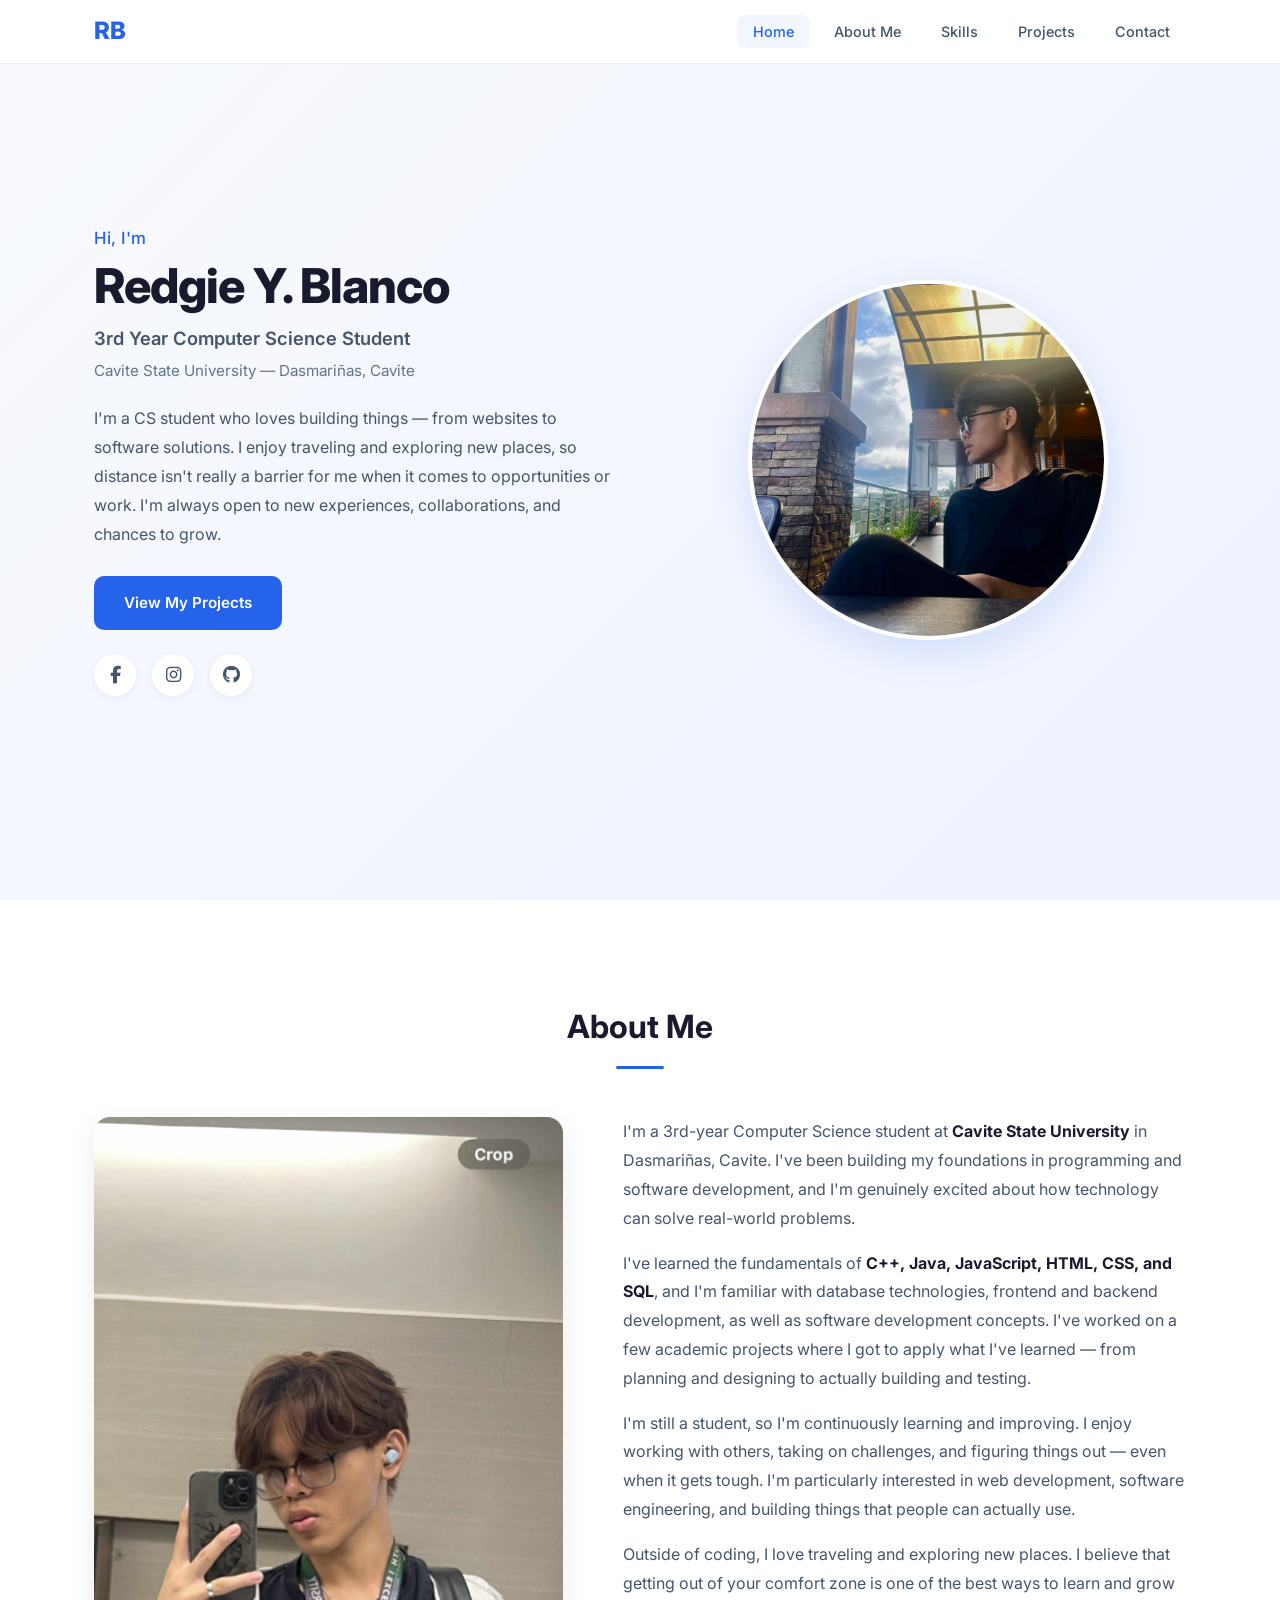
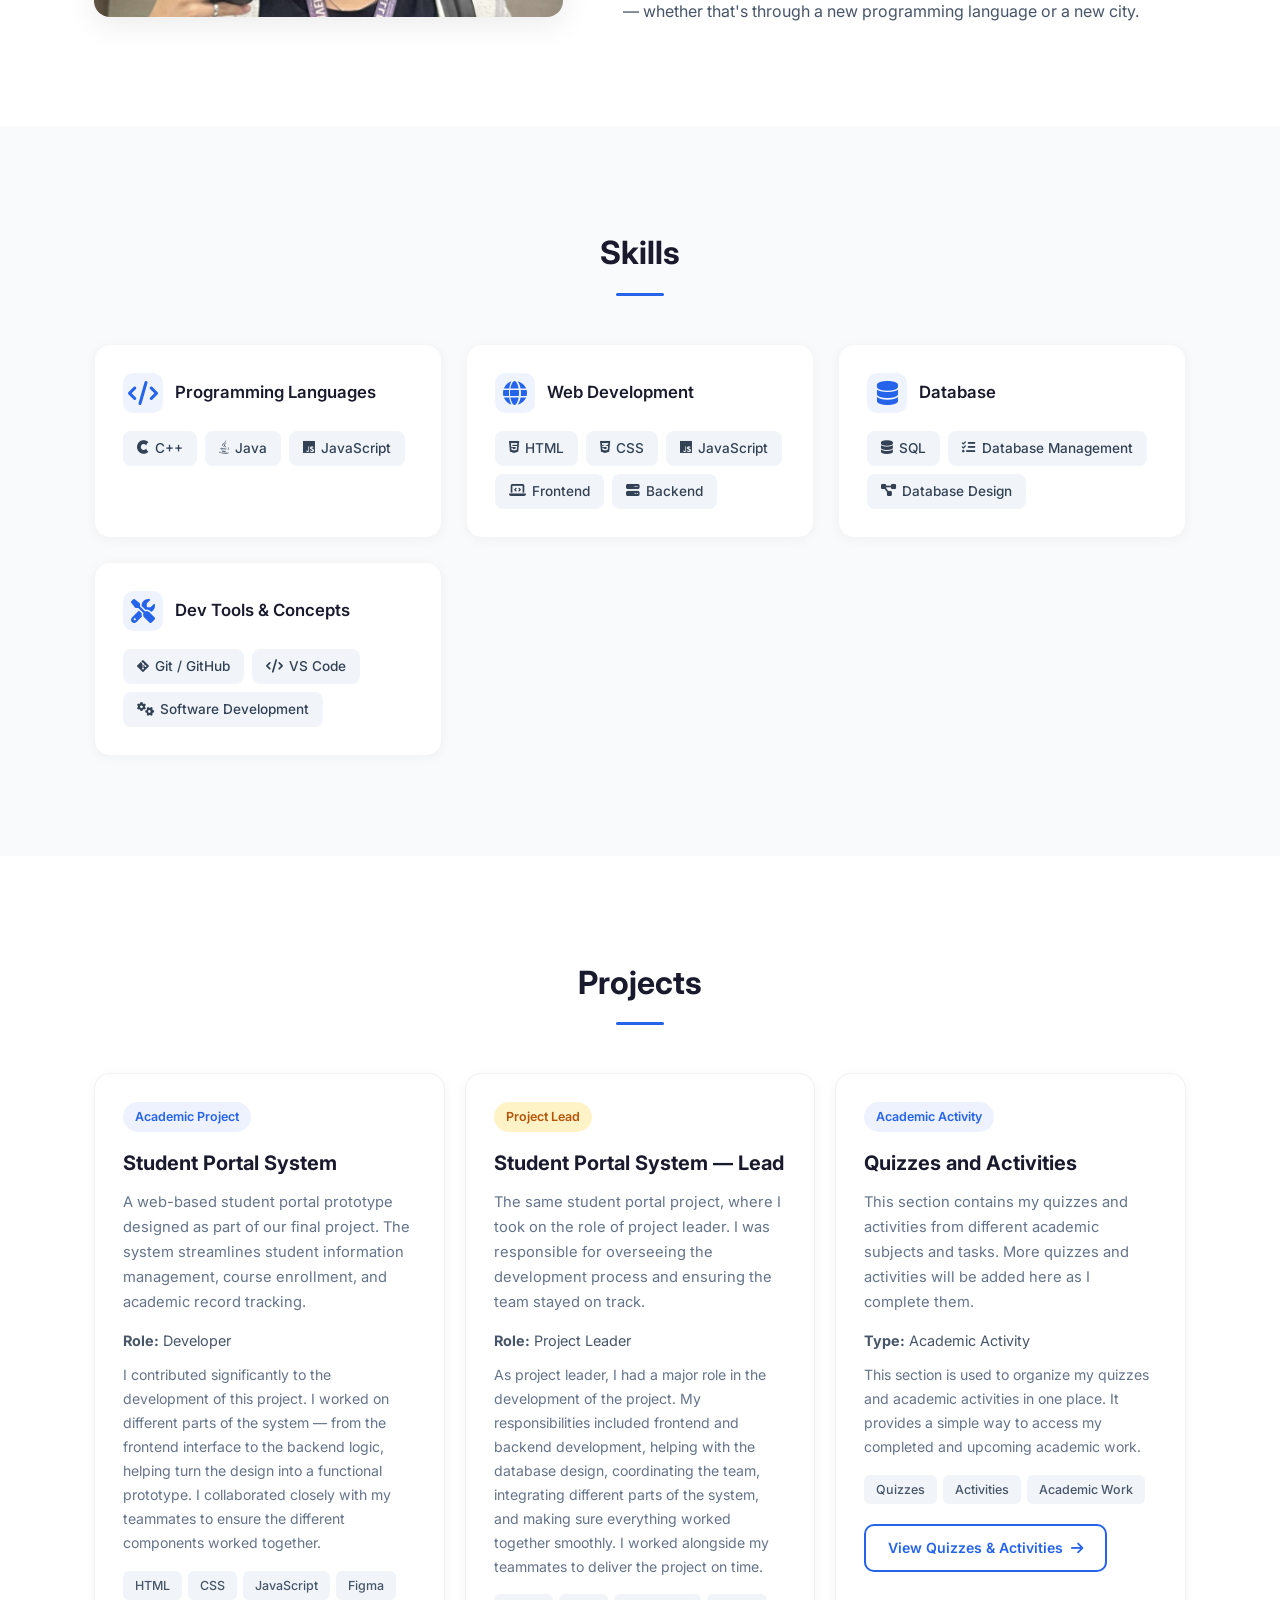
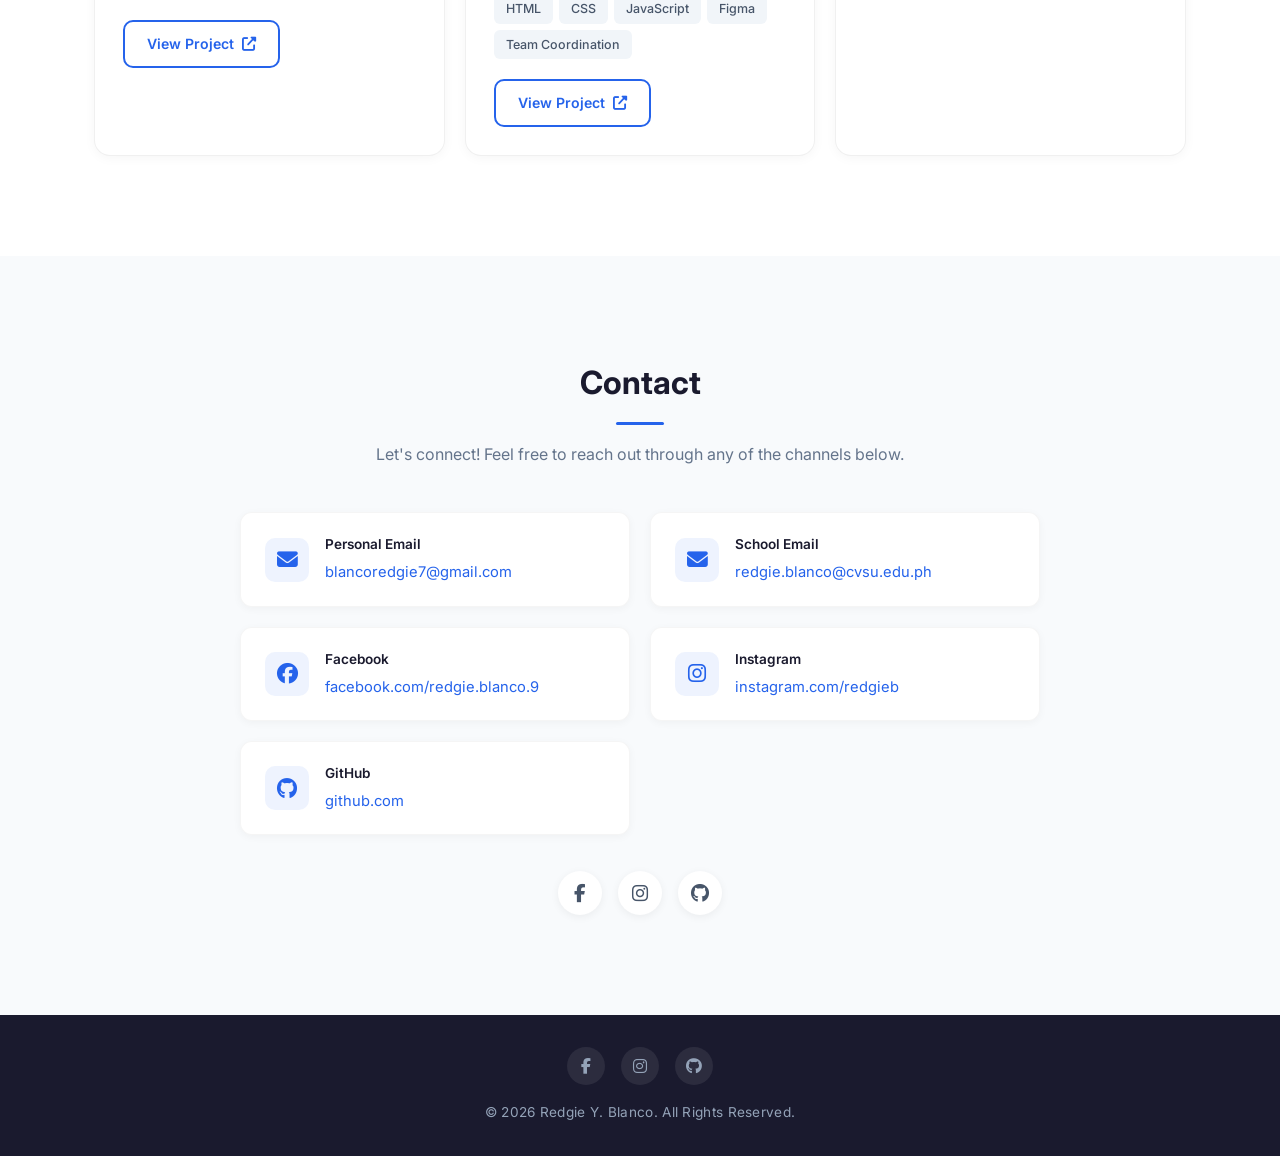
==== commit 3bd675c1: "Update index.html" ====
--- a/index.html
+++ b/index.html
@@ -1,803 +1,893 @@
 <!DOCTYPE html>
 <html lang="en">
+
 <head>
-  <meta charset="UTF-8">
-  <meta name="viewport" content="width=device-width, initial-scale=1.0">
-
-  <title>Redgie Y. Blanco | Portfolio</title>
-
-  <link rel="stylesheet" href="css/style.css">
-
-  <!-- Font Awesome 6 -->
-  <link rel="stylesheet"
-        href="https://cdnjs.cloudflare.com/ajax/libs/font-awesome/6.5.0/css/all.min.css">
-
-  <!-- Google Fonts -->
-  <link rel="preconnect" href="https://fonts.googleapis.com">
-  <link rel="preconnect" href="https://fonts.gstatic.com" crossorigin>
-  <link href="https://fonts.googleapis.com/css2?family=Inter:wght@400;500;600;700;800&display=swap"
-        rel="stylesheet">
+
+<meta charset="UTF-8">
+<meta name="viewport" content="width=device-width, initial-scale=1.0">
+
+<title>Redgie Y. Blanco | Portfolio</title>
+
+<link rel="stylesheet" href="css/style.css">
+
+<link rel="stylesheet"
+href="https://cdnjs.cloudflare.com/ajax/libs/font-awesome/6.5.0/css/all.min.css">
+
+<link rel="preconnect" href="https://fonts.googleapis.com">
+
+<link rel="preconnect" href="https://fonts.gstatic.com" crossorigin>
+
+<link href="https://fonts.googleapis.com/css2?family=Inter:wght@400;500;600;700;800&display=swap"
+rel="stylesheet">
+
 </head>
 
+
 <body>
 
-  <!-- NAVIGATION -->
-
-  <nav class="navbar" id="navbar">
-
-    <div class="container nav-container">
-
-      <a href="#home" class="nav-logo">RB</a>
-
-      <ul class="nav-menu" id="nav-menu">
-
-        <li>
-          <a href="#home" class="nav-link">Home</a>
-        </li>
-
-        <li>
-          <a href="#about" class="nav-link">About Me</a>
-        </li>
-
-        <li>
-          <a href="#skills" class="nav-link">Skills</a>
-        </li>
-
-        <li>
-          <a href="#projects" class="nav-link">Projects</a>
-        </li>
-
-        <li>
-          <a href="#contact" class="nav-link">Contact</a>
-        </li>
-
-      </ul>
-
-      <button class="nav-toggle"
-              id="nav-toggle"
-              aria-label="Toggle navigation menu">
-
-        <span></span>
-        <span></span>
-        <span></span>
-
-      </button>
-
-    </div>
-
-  </nav>
-
-
-  <!-- HOME / HERO -->
-
-  <section class="hero" id="home">
-
-    <div class="container hero-container">
-
-      <div class="hero-content">
-
-        <p class="hero-greeting">
-          Hi, I'm
-        </p>
-
-        <h1 class="hero-name">
-          Redgie Y. Blanco
-        </h1>
-
-        <p class="hero-title">
-          3rd Year Computer Science Student
-        </p>
-
-        <p class="hero-subtitle">
-          Cavite State University — Dasmariñas, Cavite
-        </p>
-
-        <p class="hero-desc">
-          I'm a CS student who loves building things — from websites to software solutions.
-          I enjoy traveling and exploring new places, so distance isn't really a barrier for me
-          when it comes to opportunities or work. I'm always open to new experiences,
-          collaborations, and chances to grow.
-        </p>
-
-        <div class="hero-buttons">
-
-          <a href="#projects" class="btn btn-primary">
-            View My Projects
-          </a>
-
-        </div>
-
-        <div class="hero-social">
-
-          <a href="https://www.facebook.com/redgie.blanco.9"
-             target="_blank"
-             rel="noopener noreferrer"
-             aria-label="Facebook">
-
-            <i class="fab fa-facebook-f"></i>
-
-          </a>
-
-          <a href="https://www.instagram.com/redgieb/"
-             target="_blank"
-             rel="noopener noreferrer"
-             aria-label="Instagram">
-
-            <i class="fab fa-instagram"></i>
-
-          </a>
-
-          <a href="https://github.com/Zelus1014"
-             target="_blank"
-             rel="noopener noreferrer"
-             aria-label="GitHub">
-
-            <i class="fab fa-github"></i>
-
-          </a>
-
-        </div>
-
-      </div>
-
-
-      <div class="hero-image">
-
-        <div class="hero-image-wrapper">
-
-          <img src="images/profile-hero.png"
-               alt="Redgie Y. Blanco"
-               loading="eager">
-
-        </div>
-
-      </div>
-
-    </div>
-
-  </section>
-
-
-  <!-- ABOUT ME -->
-
-  <section class="about" id="about">
-
-    <div class="container">
-
-      <h2 class="section-title">
-        About Me
-      </h2>
-
-      <div class="about-container">
-
-        <div class="about-image">
-
-          <img src="images/profile-about.png"
-               alt="Redgie Y. Blanco"
-               loading="lazy">
-
-        </div>
-
-
-        <div class="about-content">
-
-          <p>
-            I'm a 3rd-year Computer Science student at
-            <strong>Cavite State University</strong>
-            in Dasmariñas, Cavite. I've been building my foundations in programming and software
-            development, and I'm genuinely excited about how technology can solve real-world problems.
-          </p>
-
-          <p>
-            I've learned the fundamentals of
-            <strong>C++, Java, JavaScript, HTML, CSS, and SQL</strong>,
-            and I'm familiar with database technologies, frontend and backend development, as well as
-            software development concepts. I've worked on a few academic projects where I got to apply
-            what I've learned — from planning and designing to actually building and testing.
-          </p>
-
-          <p>
-            I'm still a student, so I'm continuously learning and improving. I enjoy working with
-            others, taking on challenges, and figuring things out — even when it gets tough.
-            I'm particularly interested in web development, software engineering, and building
-            things that people can actually use.
-          </p>
-
-          <p>
-            Outside of coding, I love traveling and exploring new places. I believe that getting
-            out of your comfort zone is one of the best ways to learn and grow — whether that's
-            through a new programming language or a new city.
-          </p>
-
-        </div>
-
-      </div>
-
-    </div>
-
-  </section>
-
-
-  <!-- SKILLS -->
-
-  <section class="skills" id="skills">
-
-    <div class="container">
-
-      <h2 class="section-title">
-        Skills
-      </h2>
-
-      <div class="skills-grid">
-
-
-        <div class="skill-category">
-
-          <div class="skill-category-header">
-
-            <i class="fas fa-code"></i>
-
-            <h3>
-              Programming Languages
-            </h3>
-
-          </div>
-
-          <div class="skill-tags">
-
-            <span class="skill-tag">
-              <i class="fab fa-cuttlefish"></i>
-              C++
-            </span>
-
-            <span class="skill-tag">
-              <i class="fab fa-java"></i>
-              Java
-            </span>
-
-            <span class="skill-tag">
-              <i class="fab fa-js"></i>
-              JavaScript
-            </span>
-
-          </div>
-
-        </div>
-
-
-        <div class="skill-category">
-
-          <div class="skill-category-header">
-
-            <i class="fas fa-globe"></i>
-
-            <h3>
-              Web Development
-            </h3>
-
-          </div>
-
-          <div class="skill-tags">
-
-            <span class="skill-tag">
-              <i class="fab fa-html5"></i>
-              HTML
-            </span>
-
-            <span class="skill-tag">
-              <i class="fab fa-css3-alt"></i>
-              CSS
-            </span>
-
-            <span class="skill-tag">
-              <i class="fab fa-js"></i>
-              JavaScript
-            </span>
-
-            <span class="skill-tag">
-              <i class="fas fa-laptop-code"></i>
-              Frontend
-            </span>
-
-            <span class="skill-tag">
-              <i class="fas fa-server"></i>
-              Backend
-            </span>
-
-          </div>
-
-        </div>
-
-
-        <div class="skill-category">
-
-          <div class="skill-category-header">
-
-            <i class="fas fa-database"></i>
-
-            <h3>
-              Database
-            </h3>
-
-          </div>
-
-          <div class="skill-tags">
-
-            <span class="skill-tag">
-              <i class="fas fa-database"></i>
-              SQL
-            </span>
-
-            <span class="skill-tag">
-              <i class="fas fa-tasks"></i>
-              Database Management
-            </span>
-
-            <span class="skill-tag">
-              <i class="fas fa-project-diagram"></i>
-              Database Design
-            </span>
-
-          </div>
-
-        </div>
-
-
-        <div class="skill-category">
-
-          <div class="skill-category-header">
-
-            <i class="fas fa-tools"></i>
-
-            <h3>
-              Dev Tools &amp; Concepts
-            </h3>
-
-          </div>
-
-          <div class="skill-tags">
-
-            <span class="skill-tag">
-              <i class="fab fa-git-alt"></i>
-              Git / GitHub
-            </span>
-
-            <span class="skill-tag">
-              <i class="fas fa-code"></i>
-              VS Code
-            </span>
-
-            <span class="skill-tag">
-              <i class="fas fa-cogs"></i>
-              Software Development
-            </span>
-
-          </div>
-
-        </div>
-
-
-      </div>
-
-    </div>
-
-  </section>
-
-
-  <!-- PROJECTS -->
-
-  <section class="projects" id="projects">
-
-    <div class="container">
-
-      <h2 class="section-title">
-        Projects
-      </h2>
-
-      <div class="projects-grid">
-
-
-        <!-- PROJECT 1 -->
-
-        <div class="project-card">
-
-          <div class="project-card-content">
-
-            <span class="project-badge">
-              Academic Project
-            </span>
-
-            <h3 class="project-title">
-              Student Portal System
-            </h3>
-
-            <p class="project-desc">
-              A web-based student portal prototype designed as part of our final project.
-              The system streamlines student information management, course enrollment,
-              and academic record tracking.
-            </p>
-
-            <div class="project-role">
-              <strong>Role:</strong> Developer
-            </div>
-
-            <p class="project-contributions">
-              I contributed significantly to the development of this project. I worked on
-              different parts of the system — from the frontend interface to the backend
-              logic, helping turn the design into a functional prototype. I collaborated
-              closely with my teammates to ensure the different components worked together.
-            </p>
-
-            <div class="project-tech">
-
-              <span>HTML</span>
-              <span>CSS</span>
-              <span>JavaScript</span>
-              <span>Figma</span>
-
-            </div>
-
-            <a href="https://www.figma.com/proto/Yvr6bGcr57O4vYmCU60t0b/final-project-sir-jose?node-id=354-109&t=9lMS16gaFW5WIztN-0&scaling=scale-down&content-scaling=fixed&page-id=0%3A1&starting-point-node-id=354%3A109&show-proto-sidebar=1"
-               target="_blank"
-               rel="noopener noreferrer"
-               class="btn btn-outline project-btn">
-
-              View Project
-              <i class="fas fa-external-link-alt"></i>
-
-            </a>
-
-          </div>
-
-        </div>
-
-
-        <!-- PROJECT 2 -->
-
-        <div class="project-card">
-
-          <div class="project-card-content">
-
-            <span class="project-badge project-badge-lead">
-              Project Lead
-            </span>
-
-            <h3 class="project-title">
-              Student Portal System — Lead
-            </h3>
-
-            <p class="project-desc">
-              The same student portal project, where I took on the role of project leader.
-              I was responsible for overseeing the development process and ensuring the
-              team stayed on track.
-            </p>
-
-            <div class="project-role">
-              <strong>Role:</strong> Project Leader
-            </div>
-
-            <p class="project-contributions">
-              As project leader, I had a major role in the development of the project.
-              My responsibilities included frontend and backend development, helping with
-              the database design, coordinating the team, integrating different parts of
-              the system, and making sure everything worked together smoothly. I worked
-              alongside my teammates to deliver the project on time.
-            </p>
-
-            <div class="project-tech">
-
-              <span>HTML</span>
-              <span>CSS</span>
-              <span>JavaScript</span>
-              <span>Figma</span>
-              <span>Team Coordination</span>
-
-            </div>
-
-            <a href="https://www.figma.com/proto/Yvr6bGcr57O4vYmCU60t0b/final-project-sir-jose?node-id=354-109&t=9lMS16gaFW5WIztN-0&scaling=scale-down&content-scaling=fixed&page-id=0%3A1&starting-point-node-id=354%3A109&show-proto-sidebar=1"
-               target="_blank"
-               rel="noopener noreferrer"
-               class="btn btn-outline project-btn">
-
-              View Project
-              <i class="fas fa-external-link-alt"></i>
-
-            </a>
-
-          </div>
-
-        </div>
-
-
-        <!-- PROJECT 3 -->
-
-        <div class="project-card project-link"
-             onclick="window.location.href='quiz.html'">
-
-          <div class="project-card-content">
-
-            <span class="project-badge">
-              Academic Activity
-            </span>
-
-            <h3 class="project-title">
-              Emerging Technologies
-            </h3>
-
-
-            <!-- TECHNOLOGY IMAGES -->
-
-            <div class="project-images">
-
-              <img src="images/tech-topics-1.png"
-                   alt="Emerging Technologies topics">
-
-              <img src="images/tech-topics-2.png"
-                   alt="Emerging Technologies topics">
-
-            </div>
-
-
-            <p class="project-desc">
-              An academic activity covering different emerging technologies and concepts
-              such as Augmented Reality, Machine Learning, Quantum Mechanics, Internet of
-              Things, Artificial Intelligence, Industry 4.0, Quantum Computing, and other
-              technology-related topics.
-            </p>
-
-
-            <div class="project-role">
-              <strong>Type:</strong> Academic Activity
-            </div>
-
-
-            <p class="project-contributions">
-              The activity focused on identifying and reviewing different technologies
-              that are becoming important in modern computing and society.
-            </p>
-
-
-            <div class="project-tech">
-
-              <span>Research</span>
-              <span>Technology</span>
-              <span>AI</span>
-              <span>Machine Learning</span>
-              <span>Emerging Tech</span>
-
-            </div>
-
-
-            <div class="btn btn-outline project-btn">
-
-              Open Quiz &amp; Activities
-              <i class="fas fa-arrow-right"></i>
-
-            </div>
-
-          </div>
-
-        </div>
-
-
-      </div>
-
-    </div>
-
-  </section>
-
-
-  <!-- CONTACT -->
-
-  <section class="contact" id="contact">
-
-    <div class="container">
-
-      <h2 class="section-title">
-        Contact
-      </h2>
-
-      <p class="contact-subtitle">
-        Let's connect! Feel free to reach out through any of the channels below.
-      </p>
-
-
-      <div class="contact-container">
-
-
-        <div class="contact-item">
-
-          <i class="fas fa-envelope"></i>
-
-          <div>
-
-            <h3>
-              Personal Email
-            </h3>
-
-            <a href="mailto:blancoredgie7@gmail.com">
-              blancoredgie7@gmail.com
-            </a>
-
-          </div>
-
-        </div>
-
-
-        <div class="contact-item">
-
-          <i class="fas fa-envelope"></i>
-
-          <div>
-
-            <h3>
-              School Email
-            </h3>
-
-            <a href="mailto:redgie.blanco@cvsu.edu.ph">
-              redgie.blanco@cvsu.edu.ph
-            </a>
-
-          </div>
-
-        </div>
-
-
-        <div class="contact-item">
-
-          <i class="fab fa-facebook"></i>
-
-          <div>
-
-            <h3>
-              Facebook
-            </h3>
-
-            <a href="https://www.facebook.com/redgie.blanco.9"
-               target="_blank"
-               rel="noopener noreferrer">
-
-              facebook.com/redgie.blanco.9
-
-            </a>
-
-          </div>
-
-        </div>
-
-
-        <div class="contact-item">
-
-          <i class="fab fa-instagram"></i>
-
-          <div>
-
-            <h3>
-              Instagram
-            </h3>
-
-            <a href="https://www.instagram.com/redgieb/"
-               target="_blank"
-               rel="noopener noreferrer">
-
-              instagram.com/redgieb
-
-            </a>
-
-          </div>
-
-        </div>
-
-
-        <div class="contact-item">
-
-          <i class="fab fa-github"></i>
-
-          <div>
-
-            <h3>
-              GitHub
-            </h3>
-
-            <a href="https://github.com/Zelus1014"
-               target="_blank"
-               rel="noopener noreferrer">
-
-              github.com
-
-            </a>
-
-          </div>
-
-        </div>
-
-
-      </div>
-
-
-      <div class="contact-social">
-
-        <a href="https://www.facebook.com/redgie.blanco.9"
-           target="_blank"
-           rel="noopener noreferrer"
-           aria-label="Facebook">
-
-          <i class="fab fa-facebook-f"></i>
-
-        </a>
-
-        <a href="https://www.instagram.com/redgieb/"
-           target="_blank"
-           rel="noopener noreferrer"
-           aria-label="Instagram">
-
-          <i class="fab fa-instagram"></i>
-
-        </a>
-
-        <a href="https://github.com/Zelus1014"
-           target="_blank"
-           rel="noopener noreferrer"
-           aria-label="GitHub">
-
-          <i class="fab fa-github"></i>
-
-        </a>
-
-      </div>
-
-    </div>
-
-  </section>
-
-
-  <!-- FOOTER -->
-
-  <footer class="footer">
-
-    <div class="container">
-
-      <div class="footer-social">
-
-        <a href="https://www.facebook.com/redgie.blanco.9"
-           target="_blank"
-           rel="noopener noreferrer"
-           aria-label="Facebook">
-
-          <i class="fab fa-facebook-f"></i>
-
-        </a>
-
-        <a href="https://www.instagram.com/redgieb/"
-           target="_blank"
-           rel="noopener noreferrer"
-           aria-label="Instagram">
-
-          <i class="fab fa-instagram"></i>
-
-        </a>
-
-        <a href="https://github.com/Zelus1014"
-           target="_blank"
-           rel="noopener noreferrer"
-           aria-label="GitHub">
-
-          <i class="fab fa-github"></i>
-
-        </a>
-
-      </div>
-
-      <p class="footer-text">
-        &copy; 2026 Redgie Y. Blanco. All Rights Reserved.
-      </p>
-
-    </div>
-
-  </footer>
-
-
-  <script src="js/script.js"></script>
+
+<!-- NAVIGATION -->
+
+<nav class="navbar" id="navbar">
+
+<div class="container nav-container">
+
+<a href="#home" class="nav-logo">RB</a>
+
+<ul class="nav-menu" id="nav-menu">
+
+<li>
+<a href="#home" class="nav-link">Home</a>
+</li>
+
+<li>
+<a href="#about" class="nav-link">About Me</a>
+</li>
+
+<li>
+<a href="#skills" class="nav-link">Skills</a>
+</li>
+
+<li>
+<a href="#projects" class="nav-link">Projects</a>
+</li>
+
+<li>
+<a href="#contact" class="nav-link">Contact</a>
+</li>
+
+</ul>
+
+
+<button class="nav-toggle"
+id="nav-toggle"
+aria-label="Toggle navigation menu">
+
+<span></span>
+<span></span>
+<span></span>
+
+</button>
+
+</div>
+
+</nav>
+
+
+
+<!-- HOME / HERO -->
+
+<section class="hero" id="home">
+
+<div class="container hero-container">
+
+
+<div class="hero-content">
+
+<p class="hero-greeting">
+Hi, I'm
+</p>
+
+<h1 class="hero-name">
+Redgie Y. Blanco
+</h1>
+
+<p class="hero-title">
+3rd Year Computer Science Student
+</p>
+
+<p class="hero-subtitle">
+Cavite State University — Dasmariñas, Cavite
+</p>
+
+
+<p class="hero-desc">
+
+I'm a CS student who loves building things — from websites to software solutions.
+I enjoy traveling and exploring new places, so distance isn't really a barrier for me
+when it comes to opportunities or work. I'm always open to new experiences,
+collaborations, and chances to grow.
+
+</p>
+
+
+<div class="hero-buttons">
+
+<a href="#projects" class="btn btn-primary">
+View My Projects
+</a>
+
+</div>
+
+
+<div class="hero-social">
+
+<a href="https://www.facebook.com/redgie.blanco.9"
+target="_blank"
+rel="noopener noreferrer"
+aria-label="Facebook">
+
+<i class="fab fa-facebook-f"></i>
+
+</a>
+
+
+<a href="https://www.instagram.com/redgieb/"
+target="_blank"
+rel="noopener noreferrer"
+aria-label="Instagram">
+
+<i class="fab fa-instagram"></i>
+
+</a>
+
+
+<a href="https://github.com/Zelus1014"
+target="_blank"
+rel="noopener noreferrer"
+aria-label="GitHub">
+
+<i class="fab fa-github"></i>
+
+</a>
+
+</div>
+
+</div>
+
+
+
+<div class="hero-image">
+
+<div class="hero-image-wrapper">
+
+<img src="images/profile-hero.png"
+alt="Redgie Y. Blanco"
+loading="eager">
+
+</div>
+
+</div>
+
+
+</div>
+
+</section>
+
+
+
+<!-- ABOUT ME -->
+
+<section class="about" id="about">
+
+<div class="container">
+
+<h2 class="section-title">
+About Me
+</h2>
+
+
+<div class="about-container">
+
+
+<div class="about-image">
+
+<img src="images/profile-about.png"
+alt="Redgie Y. Blanco"
+loading="lazy">
+
+</div>
+
+
+
+<div class="about-content">
+
+
+<p>
+
+I'm a 3rd-year Computer Science student at
+<strong>Cavite State University</strong>
+in Dasmariñas, Cavite. I've been building my foundations in programming and software
+development, and I'm genuinely excited about how technology can solve real-world problems.
+
+</p>
+
+
+<p>
+
+I've learned the fundamentals of
+<strong>C++, Java, JavaScript, HTML, CSS, and SQL</strong>,
+and I'm familiar with database technologies, frontend and backend development, as well as
+software development concepts. I've worked on a few academic projects where I got to apply
+what I've learned — from planning and designing to actually building and testing.
+
+</p>
+
+
+<p>
+
+I'm still a student, so I'm continuously learning and improving. I enjoy working with
+others, taking on challenges, and figuring things out — even when it gets tough.
+I'm particularly interested in web development, software engineering, and building
+things that people can actually use.
+
+</p>
+
+
+<p>
+
+Outside of coding, I love traveling and exploring new places. I believe that getting
+out of your comfort zone is one of the best ways to learn and grow — whether that's
+through a new programming language or a new city.
+
+</p>
+
+
+</div>
+
+</div>
+
+</div>
+
+</section>
+
+
+
+<!-- SKILLS -->
+
+<section class="skills" id="skills">
+
+<div class="container">
+
+<h2 class="section-title">
+Skills
+</h2>
+
+
+<div class="skills-grid">
+
+
+<div class="skill-category">
+
+<div class="skill-category-header">
+
+<i class="fas fa-code"></i>
+
+<h3>
+Programming Languages
+</h3>
+
+</div>
+
+
+<div class="skill-tags">
+
+<span class="skill-tag">
+<i class="fab fa-cuttlefish"></i>
+C++
+</span>
+
+<span class="skill-tag">
+<i class="fab fa-java"></i>
+Java
+</span>
+
+<span class="skill-tag">
+<i class="fab fa-js"></i>
+JavaScript
+</span>
+
+</div>
+
+</div>
+
+
+
+<div class="skill-category">
+
+<div class="skill-category-header">
+
+<i class="fas fa-globe"></i>
+
+<h3>
+Web Development
+</h3>
+
+</div>
+
+
+<div class="skill-tags">
+
+<span class="skill-tag">
+<i class="fab fa-html5"></i>
+HTML
+</span>
+
+<span class="skill-tag">
+<i class="fab fa-css3-alt"></i>
+CSS
+</span>
+
+<span class="skill-tag">
+<i class="fab fa-js"></i>
+JavaScript
+</span>
+
+<span class="skill-tag">
+<i class="fas fa-laptop-code"></i>
+Frontend
+</span>
+
+<span class="skill-tag">
+<i class="fas fa-server"></i>
+Backend
+</span>
+
+</div>
+
+</div>
+
+
+
+<div class="skill-category">
+
+<div class="skill-category-header">
+
+<i class="fas fa-database"></i>
+
+<h3>
+Database
+</h3>
+
+</div>
+
+
+<div class="skill-tags">
+
+<span class="skill-tag">
+<i class="fas fa-database"></i>
+SQL
+</span>
+
+<span class="skill-tag">
+<i class="fas fa-tasks"></i>
+Database Management
+</span>
+
+<span class="skill-tag">
+<i class="fas fa-project-diagram"></i>
+Database Design
+</span>
+
+</div>
+
+</div>
+
+
+
+<div class="skill-category">
+
+<div class="skill-category-header">
+
+<i class="fas fa-tools"></i>
+
+<h3>
+Dev Tools &amp; Concepts
+</h3>
+
+</div>
+
+
+<div class="skill-tags">
+
+<span class="skill-tag">
+<i class="fab fa-git-alt"></i>
+Git / GitHub
+</span>
+
+<span class="skill-tag">
+<i class="fas fa-code"></i>
+VS Code
+</span>
+
+<span class="skill-tag">
+<i class="fas fa-cogs"></i>
+Software Development
+</span>
+
+</div>
+
+</div>
+
+
+</div>
+
+</div>
+
+</section>
+
+
+
+<!-- PROJECTS -->
+
+<section class="projects" id="projects">
+
+<div class="container">
+
+<h2 class="section-title">
+Projects
+</h2>
+
+
+<div class="projects-grid">
+
+
+<!-- PROJECT 1 -->
+
+<div class="project-card">
+
+<div class="project-card-content">
+
+<span class="project-badge">
+Academic Project
+</span>
+
+<h3 class="project-title">
+Student Portal System
+</h3>
+
+
+<p class="project-desc">
+
+A web-based student portal prototype designed as part of our final project.
+The system streamlines student information management, course enrollment,
+and academic record tracking.
+
+</p>
+
+
+<div class="project-role">
+
+<strong>Role:</strong>
+Developer
+
+</div>
+
+
+<p class="project-contributions">
+
+I contributed significantly to the development of this project. I worked on
+different parts of the system — from the frontend interface to the backend
+logic, helping turn the design into a functional prototype. I collaborated
+closely with my teammates to ensure the different components worked together.
+
+</p>
+
+
+<div class="project-tech">
+
+<span>HTML</span>
+<span>CSS</span>
+<span>JavaScript</span>
+<span>Figma</span>
+
+</div>
+
+
+<a href="https://www.figma.com/proto/Yvr6bGcr57O4vYmCU60t0b/final-project-sir-jose?node-id=354-109&t=9lMS16gaFW5WIztN-0&scaling=scale-down&content-scaling=fixed&page-id=0%3A1&starting-point-node-id=354%3A109&show-proto-sidebar=1"
+target="_blank"
+rel="noopener noreferrer"
+class="btn btn-outline project-btn">
+
+View Project
+
+<i class="fas fa-external-link-alt"></i>
+
+</a>
+
+</div>
+
+</div>
+
+
+
+<!-- PROJECT 2 -->
+
+<div class="project-card">
+
+<div class="project-card-content">
+
+<span class="project-badge project-badge-lead">
+Project Lead
+</span>
+
+<h3 class="project-title">
+Student Portal System — Lead
+</h3>
+
+
+<p class="project-desc">
+
+The same student portal project, where I took on the role of project leader.
+I was responsible for overseeing the development process and ensuring the
+team stayed on track.
+
+</p>
+
+
+<div class="project-role">
+
+<strong>Role:</strong>
+Project Leader
+
+</div>
+
+
+<p class="project-contributions">
+
+As project leader, I had a major role in the development of the project.
+My responsibilities included frontend and backend development, helping with
+the database design, coordinating the team, integrating different parts of
+the system, and making sure everything worked together smoothly. I worked
+alongside my teammates to deliver the project on time.
+
+</p>
+
+
+<div class="project-tech">
+
+<span>HTML</span>
+<span>CSS</span>
+<span>JavaScript</span>
+<span>Figma</span>
+<span>Team Coordination</span>
+
+</div>
+
+
+<a href="https://www.figma.com/proto/Yvr6bGcr57O4vYmCU60t0b/final-project-sir-jose?node-id=354-109&t=9lMS16gaFW5WIztN-0&scaling=scale-down&content-scaling=fixed&page-id=0%3A1&starting-point-node-id=354%3A109&show-proto-sidebar=1"
+target="_blank"
+rel="noopener noreferrer"
+class="btn btn-outline project-btn">
+
+View Project
+
+<i class="fas fa-external-link-alt"></i>
+
+</a>
+
+</div>
+
+</div>
+
+
+
+<!-- PROJECT 3 -->
+
+<div class="project-card">
+
+<div class="project-card-content">
+
+<span class="project-badge">
+Academic Activity
+</span>
+
+
+<h3 class="project-title">
+Quizzes and Activities
+</h3>
+
+
+<p class="project-desc">
+
+This section contains my quizzes and activities from different
+academic subjects and tasks. More quizzes and activities will be
+added here as I complete them.
+
+</p>
+
+
+<div class="project-role">
+
+<strong>Type:</strong>
+Academic Activity
+
+</div>
+
+
+<p class="project-contributions">
+
+This section is used to organize my quizzes and academic activities
+in one place. It provides a simple way to access my completed and
+upcoming academic work.
+
+</p>
+
+
+<div class="project-tech">
+
+<span>Quizzes</span>
+<span>Activities</span>
+<span>Academic Work</span>
+
+</div>
+
+
+<a href="quiz.html"
+class="btn btn-outline project-btn">
+
+View Quizzes &amp; Activities
+
+<i class="fas fa-arrow-right"></i>
+
+</a>
+
+
+</div>
+
+</div>
+
+
+</div>
+
+</div>
+
+</section>
+
+
+
+<!-- CONTACT -->
+
+<section class="contact" id="contact">
+
+<div class="container">
+
+<h2 class="section-title">
+Contact
+</h2>
+
+
+<p class="contact-subtitle">
+
+Let's connect! Feel free to reach out through any of the channels below.
+
+</p>
+
+
+<div class="contact-container">
+
+
+<div class="contact-item">
+
+<i class="fas fa-envelope"></i>
+
+<div>
+
+<h3>
+Personal Email
+</h3>
+
+<a href="mailto:blancoredgie7@gmail.com">
+blancoredgie7@gmail.com
+</a>
+
+</div>
+
+</div>
+
+
+
+<div class="contact-item">
+
+<i class="fas fa-envelope"></i>
+
+<div>
+
+<h3>
+School Email
+</h3>
+
+<a href="mailto:redgie.blanco@cvsu.edu.ph">
+redgie.blanco@cvsu.edu.ph
+</a>
+
+</div>
+
+</div>
+
+
+
+<div class="contact-item">
+
+<i class="fab fa-facebook"></i>
+
+<div>
+
+<h3>
+Facebook
+</h3>
+
+<a href="https://www.facebook.com/redgie.blanco.9"
+target="_blank"
+rel="noopener noreferrer">
+
+facebook.com/redgie.blanco.9
+
+</a>
+
+</div>
+
+</div>
+
+
+
+<div class="contact-item">
+
+<i class="fab fa-instagram"></i>
+
+<div>
+
+<h3>
+Instagram
+</h3>
+
+<a href="https://www.instagram.com/redgieb/"
+target="_blank"
+rel="noopener noreferrer">
+
+instagram.com/redgieb
+
+</a>
+
+</div>
+
+</div>
+
+
+
+<div class="contact-item">
+
+<i class="fab fa-github"></i>
+
+<div>
+
+<h3>
+GitHub
+</h3>
+
+<a href="https://github.com/Zelus1014"
+target="_blank"
+rel="noopener noreferrer">
+
+github.com
+
+</a>
+
+</div>
+
+</div>
+
+
+</div>
+
+
+
+<div class="contact-social">
+
+<a href="https://www.facebook.com/redgie.blanco.9"
+target="_blank"
+rel="noopener noreferrer"
+aria-label="Facebook">
+
+<i class="fab fa-facebook-f"></i>
+
+</a>
+
+
+<a href="https://www.instagram.com/redgieb/"
+target="_blank"
+rel="noopener noreferrer"
+aria-label="Instagram">
+
+<i class="fab fa-instagram"></i>
+
+</a>
+
+
+<a href="https://github.com/Zelus1014"
+target="_blank"
+rel="noopener noreferrer"
+aria-label="GitHub">
+
+<i class="fab fa-github"></i>
+
+</a>
+
+</div>
+
+
+</div>
+
+</section>
+
+
+
+<!-- FOOTER -->
+
+<footer class="footer">
+
+<div class="container">
+
+
+<div class="footer-social">
+
+<a href="https://www.facebook.com/redgie.blanco.9"
+target="_blank"
+rel="noopener noreferrer"
+aria-label="Facebook">
+
+<i class="fab fa-facebook-f"></i>
+
+</a>
+
+
+<a href="https://www.instagram.com/redgieb/"
+target="_blank"
+rel="noopener noreferrer"
+aria-label="Instagram">
+
+<i class="fab fa-instagram"></i>
+
+</a>
+
+
+<a href="https://github.com/Zelus1014"
+target="_blank"
+rel="noopener noreferrer"
+aria-label="GitHub">
+
+<i class="fab fa-github"></i>
+
+</a>
+
+</div>
+
+
+<p class="footer-text">
+
+&copy; 2026 Redgie Y. Blanco. All Rights Reserved.
+
+</p>
+
+
+</div>
+
+</footer>
+
+
+
+<script src="js/script.js"></script>
 
 </body>
+
 </html>
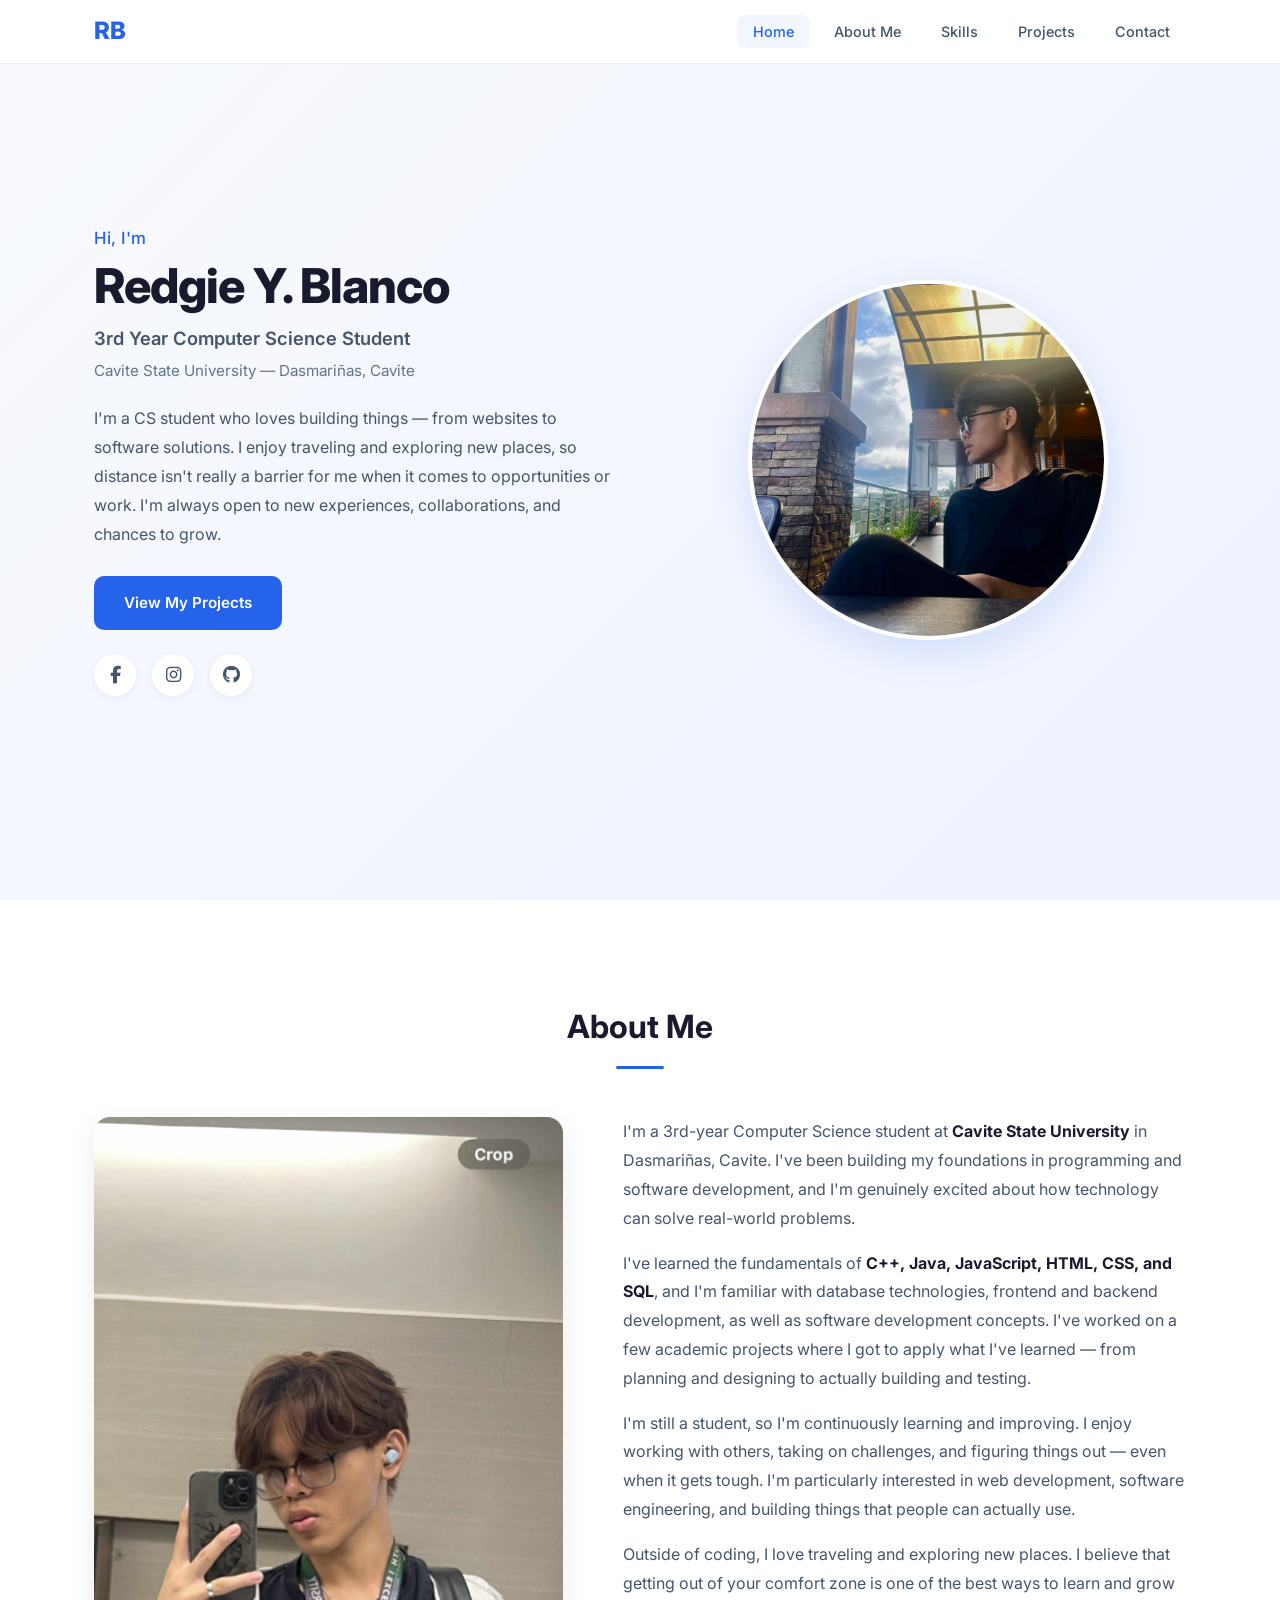
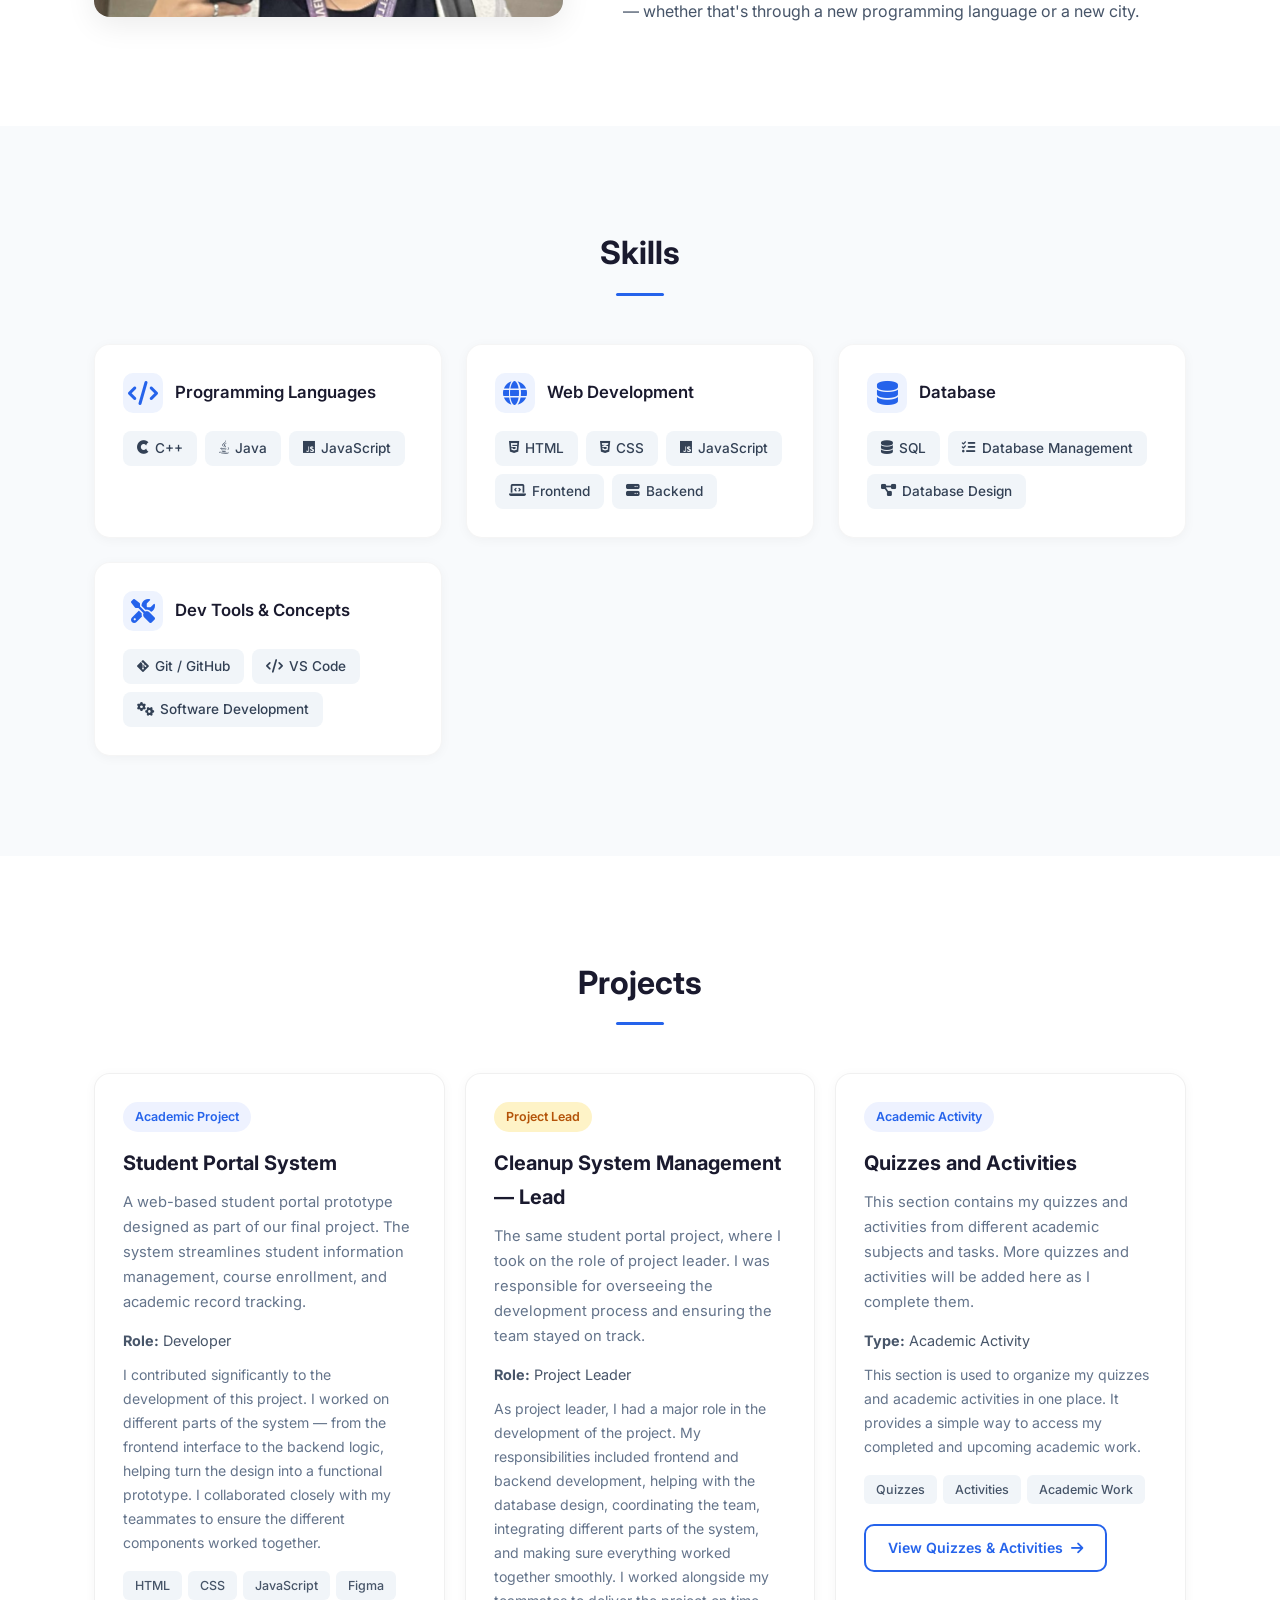
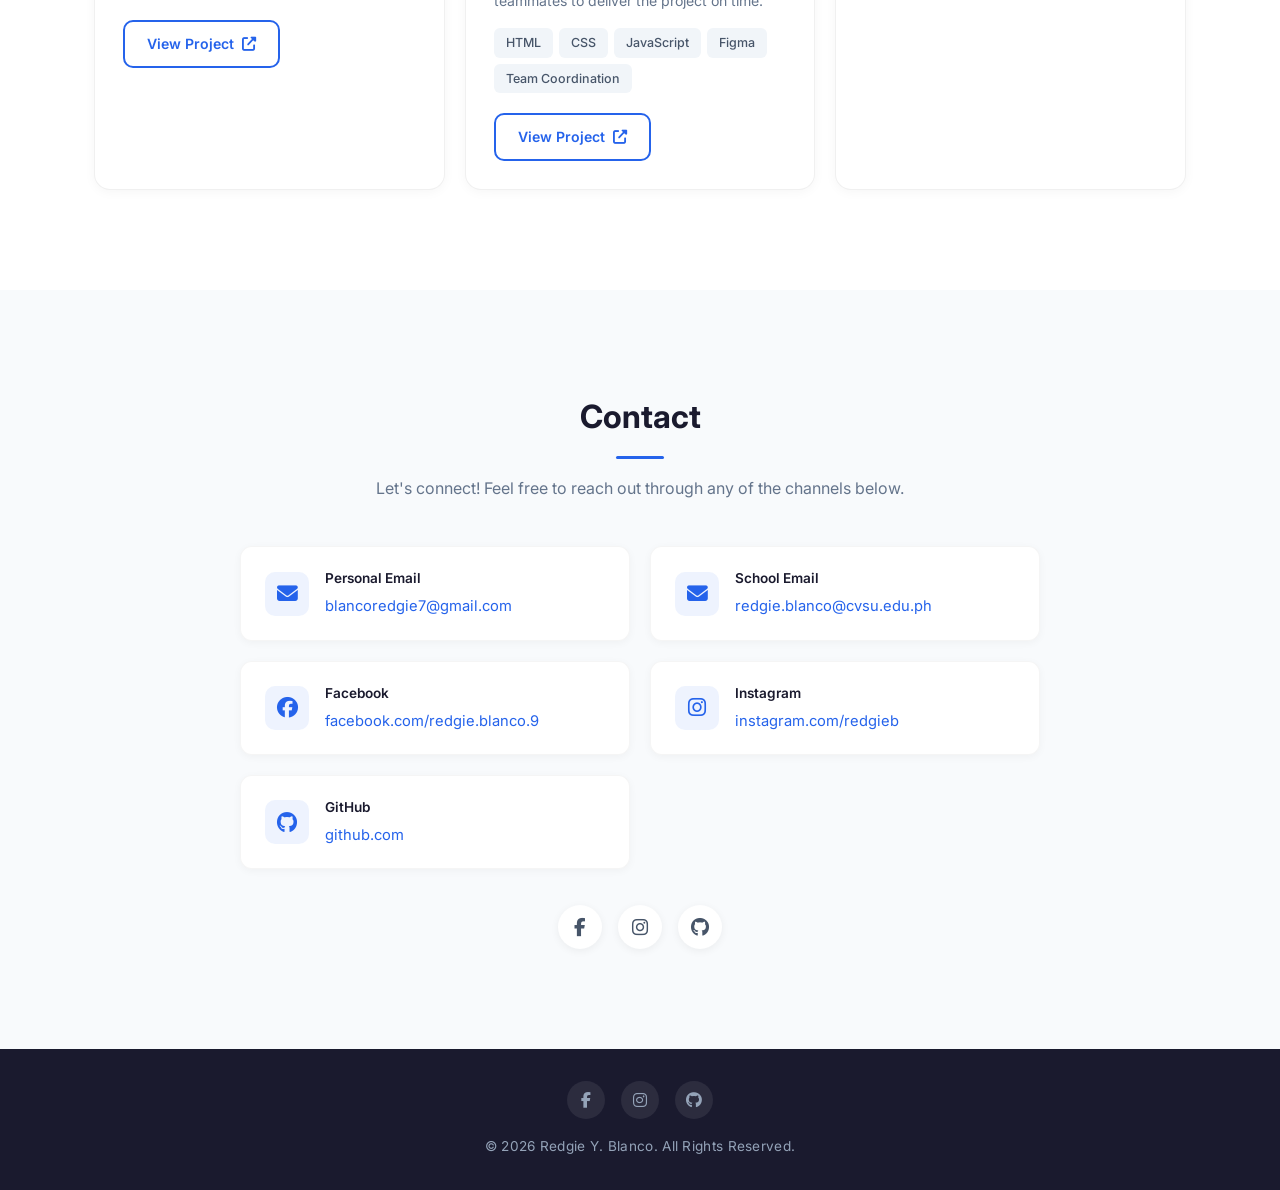
==== commit 97f657ec: "Update project title from 'Student Portal' to 'Cleanup System Management'" ====
--- a/index.html
+++ b/index.html
@@ -522,7 +522,7 @@
 </span>
 
 <h3 class="project-title">
-Student Portal System — Lead
+Cleanup System Management — Lead
 </h3>
 
 
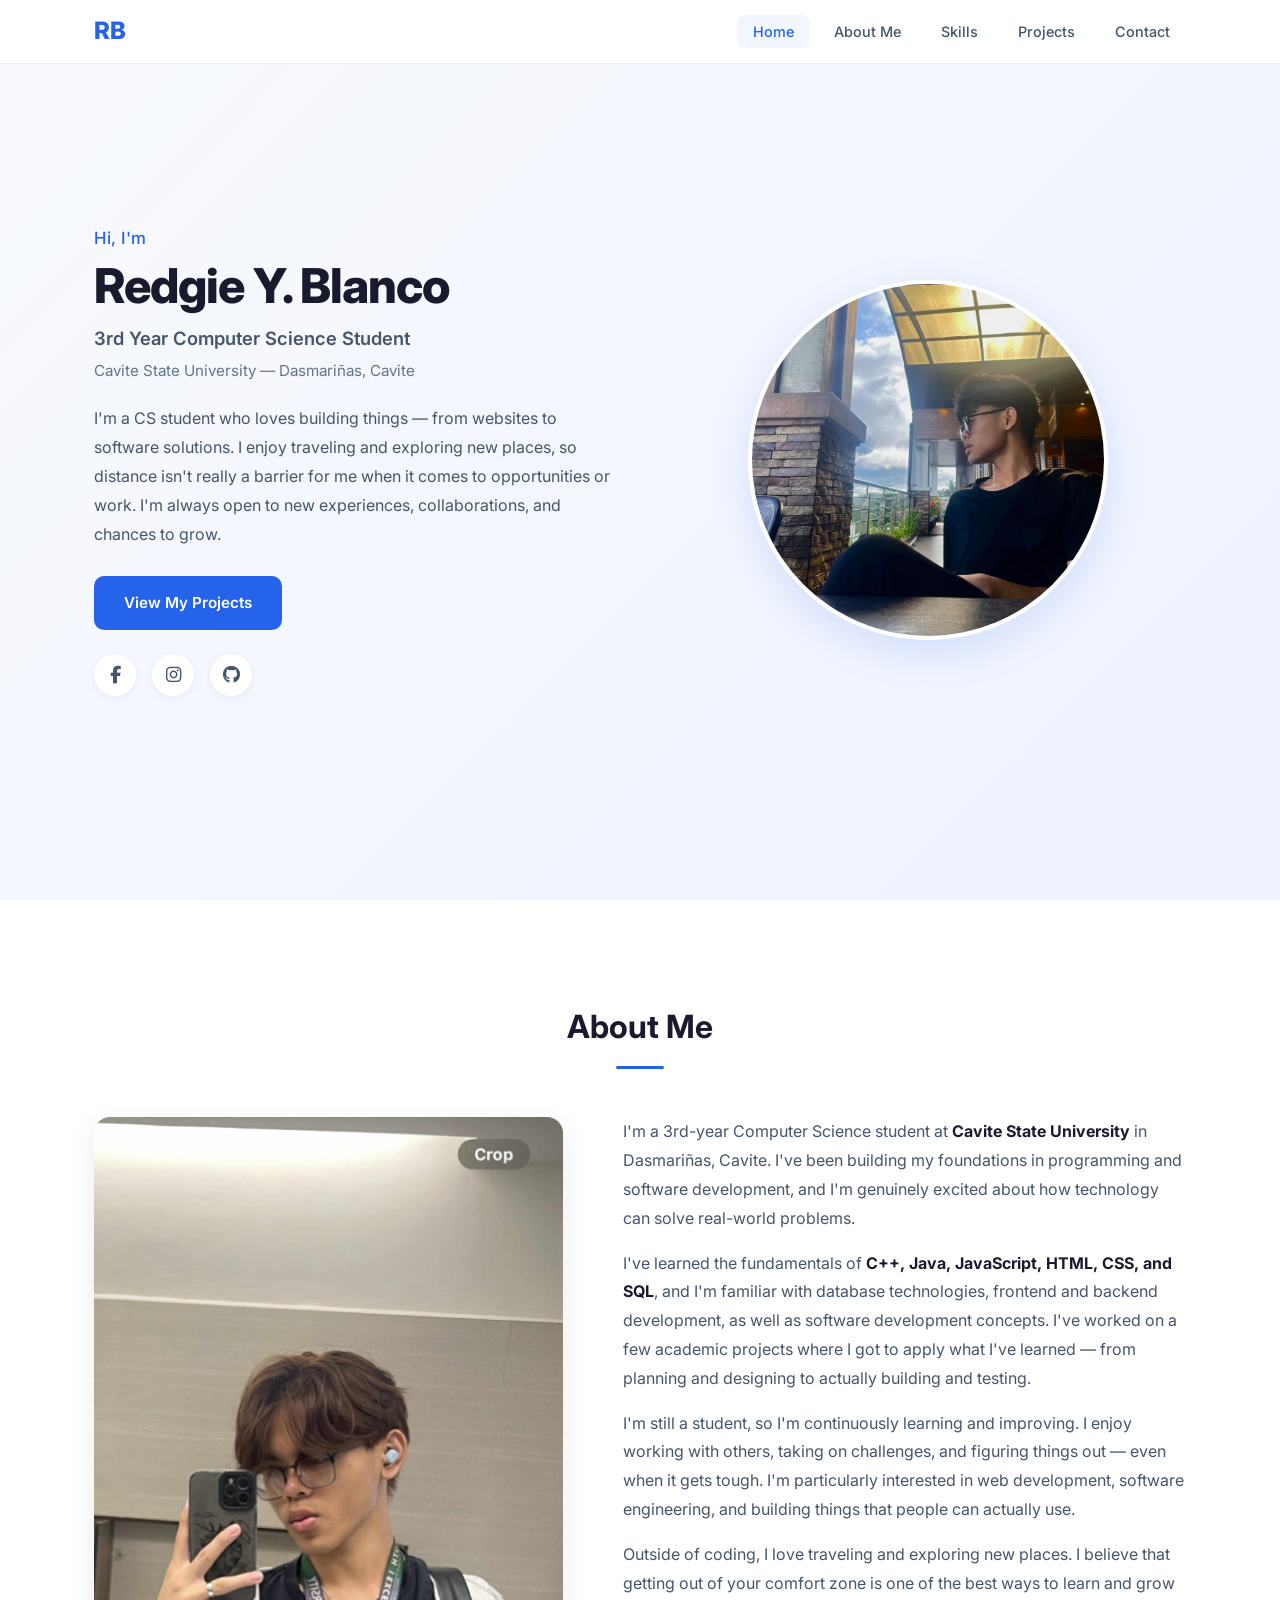
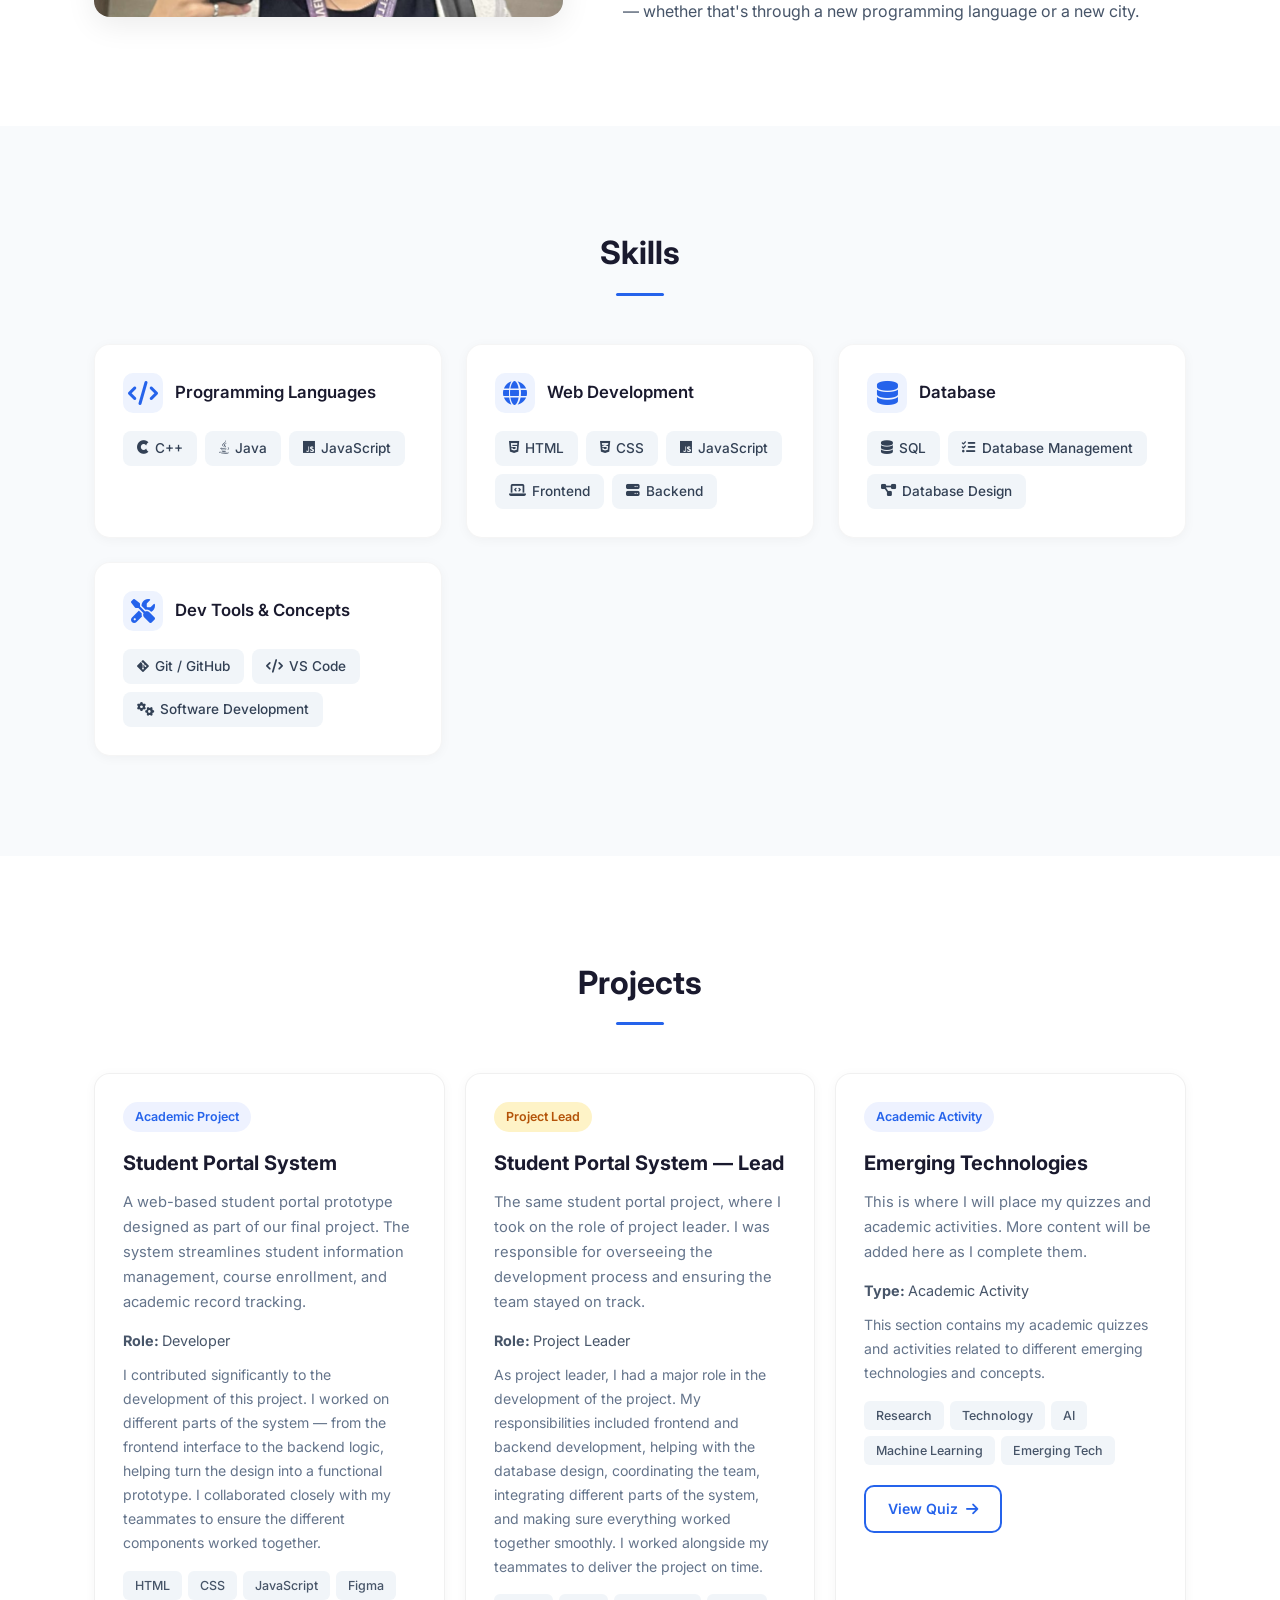
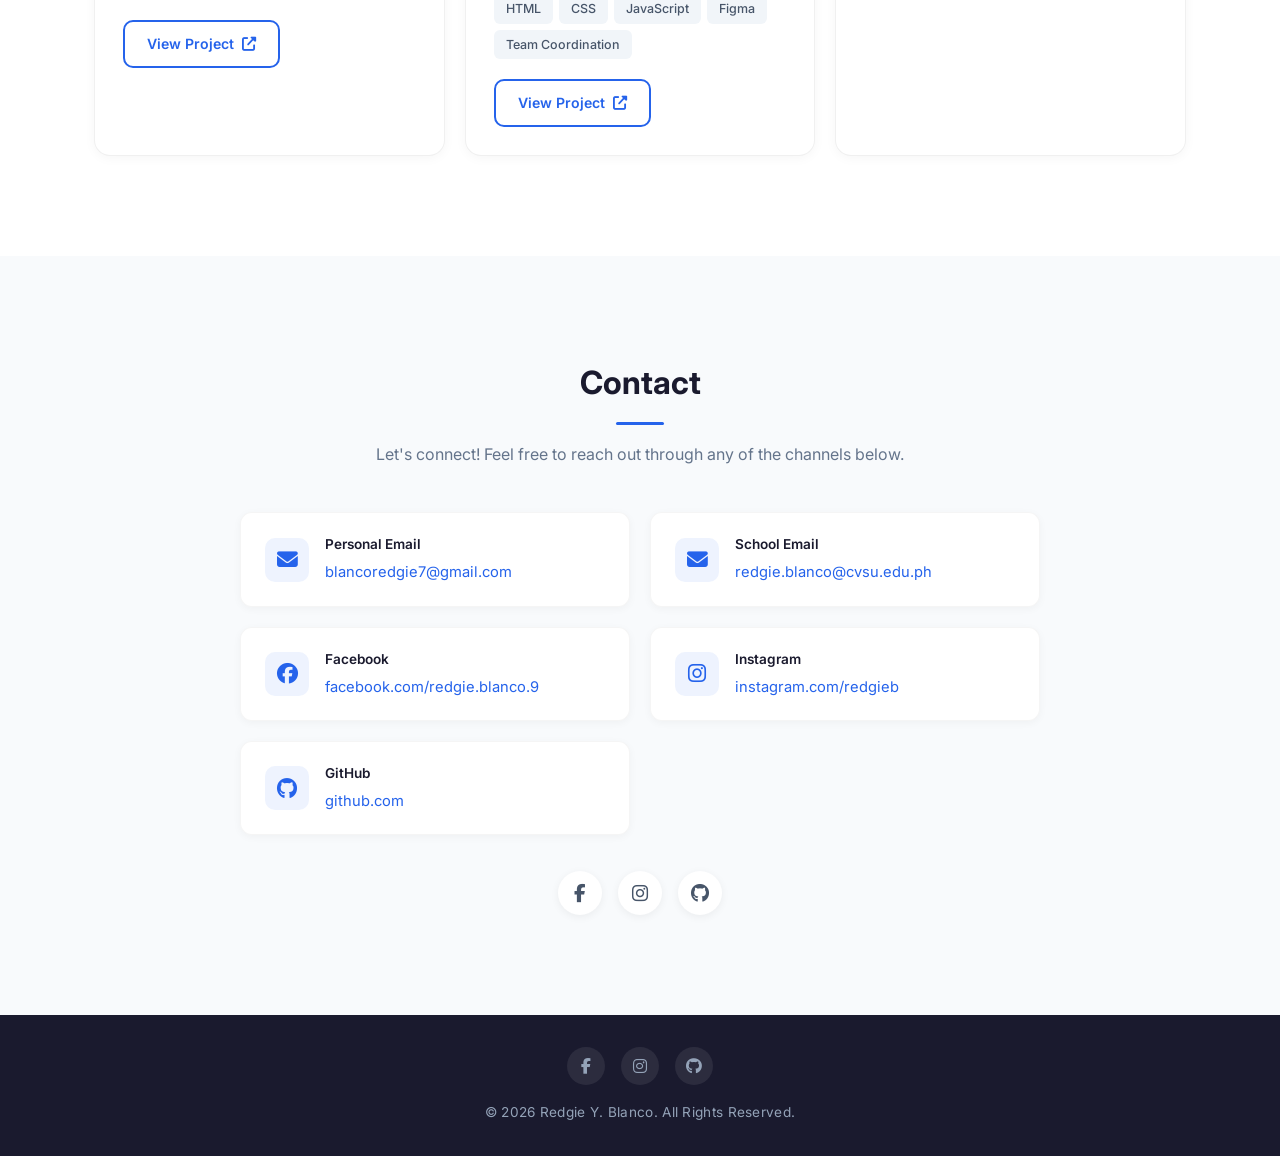
==== commit 6d956788: "Update index.html" ====
--- a/index.html
+++ b/index.html
@@ -15,7 +15,9 @@
 
 <link rel="preconnect" href="https://fonts.googleapis.com">
 
-<link rel="preconnect" href="https://fonts.gstatic.com" crossorigin>
+<link rel="preconnect"
+href="https://fonts.googleapis.com"
+crossorigin>
 
 <link href="https://fonts.googleapis.com/css2?family=Inter:wght@400;500;600;700;800&display=swap"
 rel="stylesheet">
@@ -26,34 +28,45 @@
 <body>
 
 
-<!-- NAVIGATION -->
-
 <nav class="navbar" id="navbar">
 
 <div class="container nav-container">
 
-<a href="#home" class="nav-logo">RB</a>
+<a href="#home" class="nav-logo">
+RB
+</a>
+
 
 <ul class="nav-menu" id="nav-menu">
 
 <li>
-<a href="#home" class="nav-link">Home</a>
+<a href="#home" class="nav-link">
+Home
+</a>
 </li>
 
 <li>
-<a href="#about" class="nav-link">About Me</a>
+<a href="#about" class="nav-link">
+About Me
+</a>
 </li>
 
 <li>
-<a href="#skills" class="nav-link">Skills</a>
+<a href="#skills" class="nav-link">
+Skills
+</a>
 </li>
 
 <li>
-<a href="#projects" class="nav-link">Projects</a>
+<a href="#projects" class="nav-link">
+Projects
+</a>
 </li>
 
 <li>
-<a href="#contact" class="nav-link">Contact</a>
+<a href="#contact" class="nav-link">
+Contact
+</a>
 </li>
 
 </ul>
@@ -75,7 +88,7 @@
 
 
 
-<!-- HOME / HERO -->
+<!-- HOME -->
 
 <section class="hero" id="home">
 
@@ -113,8 +126,11 @@
 
 <div class="hero-buttons">
 
-<a href="#projects" class="btn btn-primary">
+<a href="#projects"
+class="btn btn-primary">
+
 View My Projects
+
 </a>
 
 </div>
@@ -201,7 +217,6 @@
 
 
 <div class="about-content">
-
 
 <p>
 
@@ -242,7 +257,6 @@
 
 </p>
 
-
 </div>
 
 </div>
@@ -442,6 +456,7 @@
 <div class="projects-grid">
 
 
+
 <!-- PROJECT 1 -->
 
 <div class="project-card">
@@ -468,7 +483,10 @@
 
 <div class="project-role">
 
-<strong>Role:</strong>
+<strong>
+Role:
+</strong>
+
 Developer
 
 </div>
@@ -486,10 +504,21 @@
 
 <div class="project-tech">
 
-<span>HTML</span>
-<span>CSS</span>
-<span>JavaScript</span>
-<span>Figma</span>
+<span>
+HTML
+</span>
+
+<span>
+CSS
+</span>
+
+<span>
+JavaScript
+</span>
+
+<span>
+Figma
+</span>
 
 </div>
 
@@ -522,7 +551,7 @@
 </span>
 
 <h3 class="project-title">
-Cleanup System Management — Lead
+Student Portal System — Lead
 </h3>
 
 
@@ -537,7 +566,10 @@
 
 <div class="project-role">
 
-<strong>Role:</strong>
+<strong>
+Role:
+</strong>
+
 Project Leader
 
 </div>
@@ -556,11 +588,25 @@
 
 <div class="project-tech">
 
-<span>HTML</span>
-<span>CSS</span>
-<span>JavaScript</span>
-<span>Figma</span>
-<span>Team Coordination</span>
+<span>
+HTML
+</span>
+
+<span>
+CSS
+</span>
+
+<span>
+JavaScript
+</span>
+
+<span>
+Figma
+</span>
+
+<span>
+Team Coordination
+</span>
 
 </div>
 
@@ -594,22 +640,24 @@
 
 
 <h3 class="project-title">
-Quizzes and Activities
+Emerging Technologies
 </h3>
 
 
 <p class="project-desc">
 
-This section contains my quizzes and activities from different
-academic subjects and tasks. More quizzes and activities will be
-added here as I complete them.
+This is where I will place my quizzes and academic activities.
+More content will be added here as I complete them.
 
 </p>
 
 
 <div class="project-role">
 
-<strong>Type:</strong>
+<strong>
+Type:
+</strong>
+
 Academic Activity
 
 </div>
@@ -617,26 +665,43 @@
 
 <p class="project-contributions">
 
-This section is used to organize my quizzes and academic activities
-in one place. It provides a simple way to access my completed and
-upcoming academic work.
+This section contains my academic quizzes and activities
+related to different emerging technologies and concepts.
 
 </p>
 
 
 <div class="project-tech">
 
-<span>Quizzes</span>
-<span>Activities</span>
-<span>Academic Work</span>
-
-</div>
-
+<span>
+Research
+</span>
+
+<span>
+Technology
+</span>
+
+<span>
+AI
+</span>
+
+<span>
+Machine Learning
+</span>
+
+<span>
+Emerging Tech
+</span>
+
+</div>
+
+
+<!-- LINK TO QUIZ PAGE -->
 
 <a href="quiz.html"
 class="btn btn-outline project-btn">
 
-View Quizzes &amp; Activities
+View Quiz
 
 <i class="fas fa-arrow-right"></i>
 
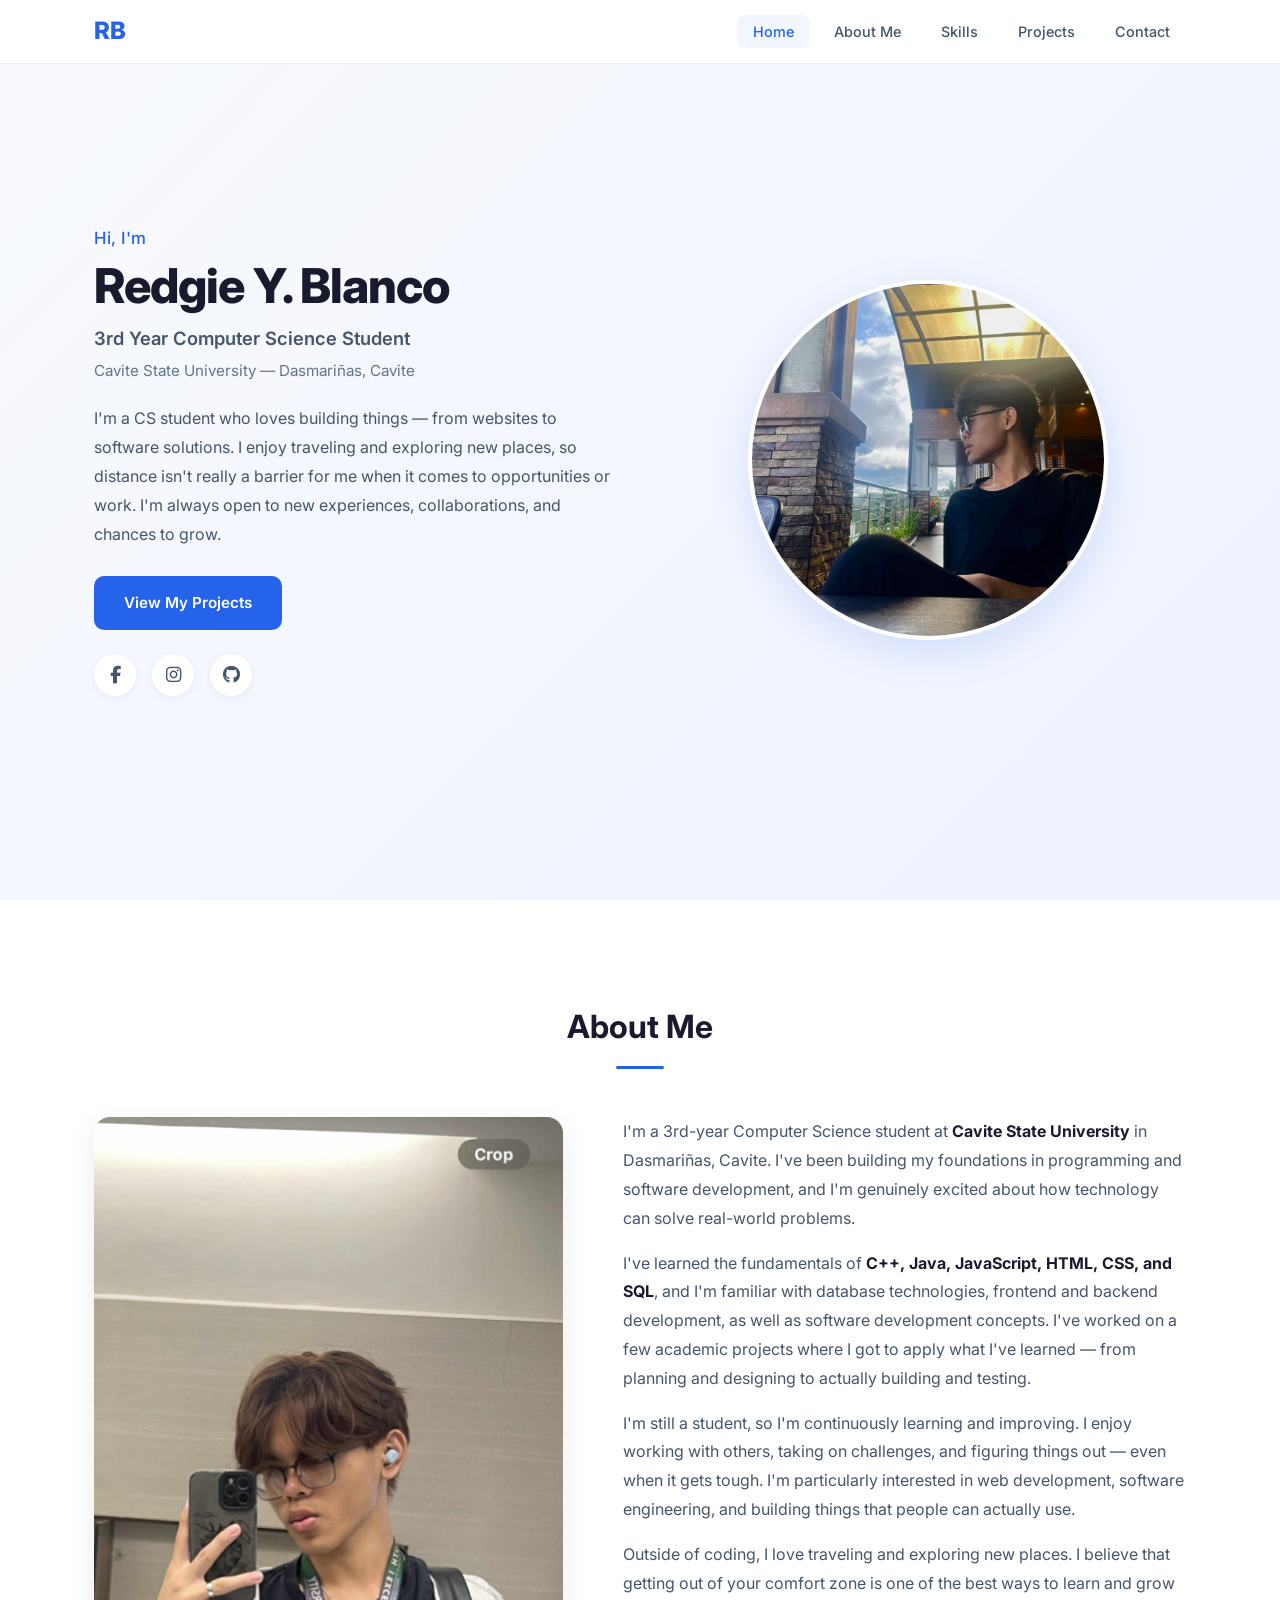
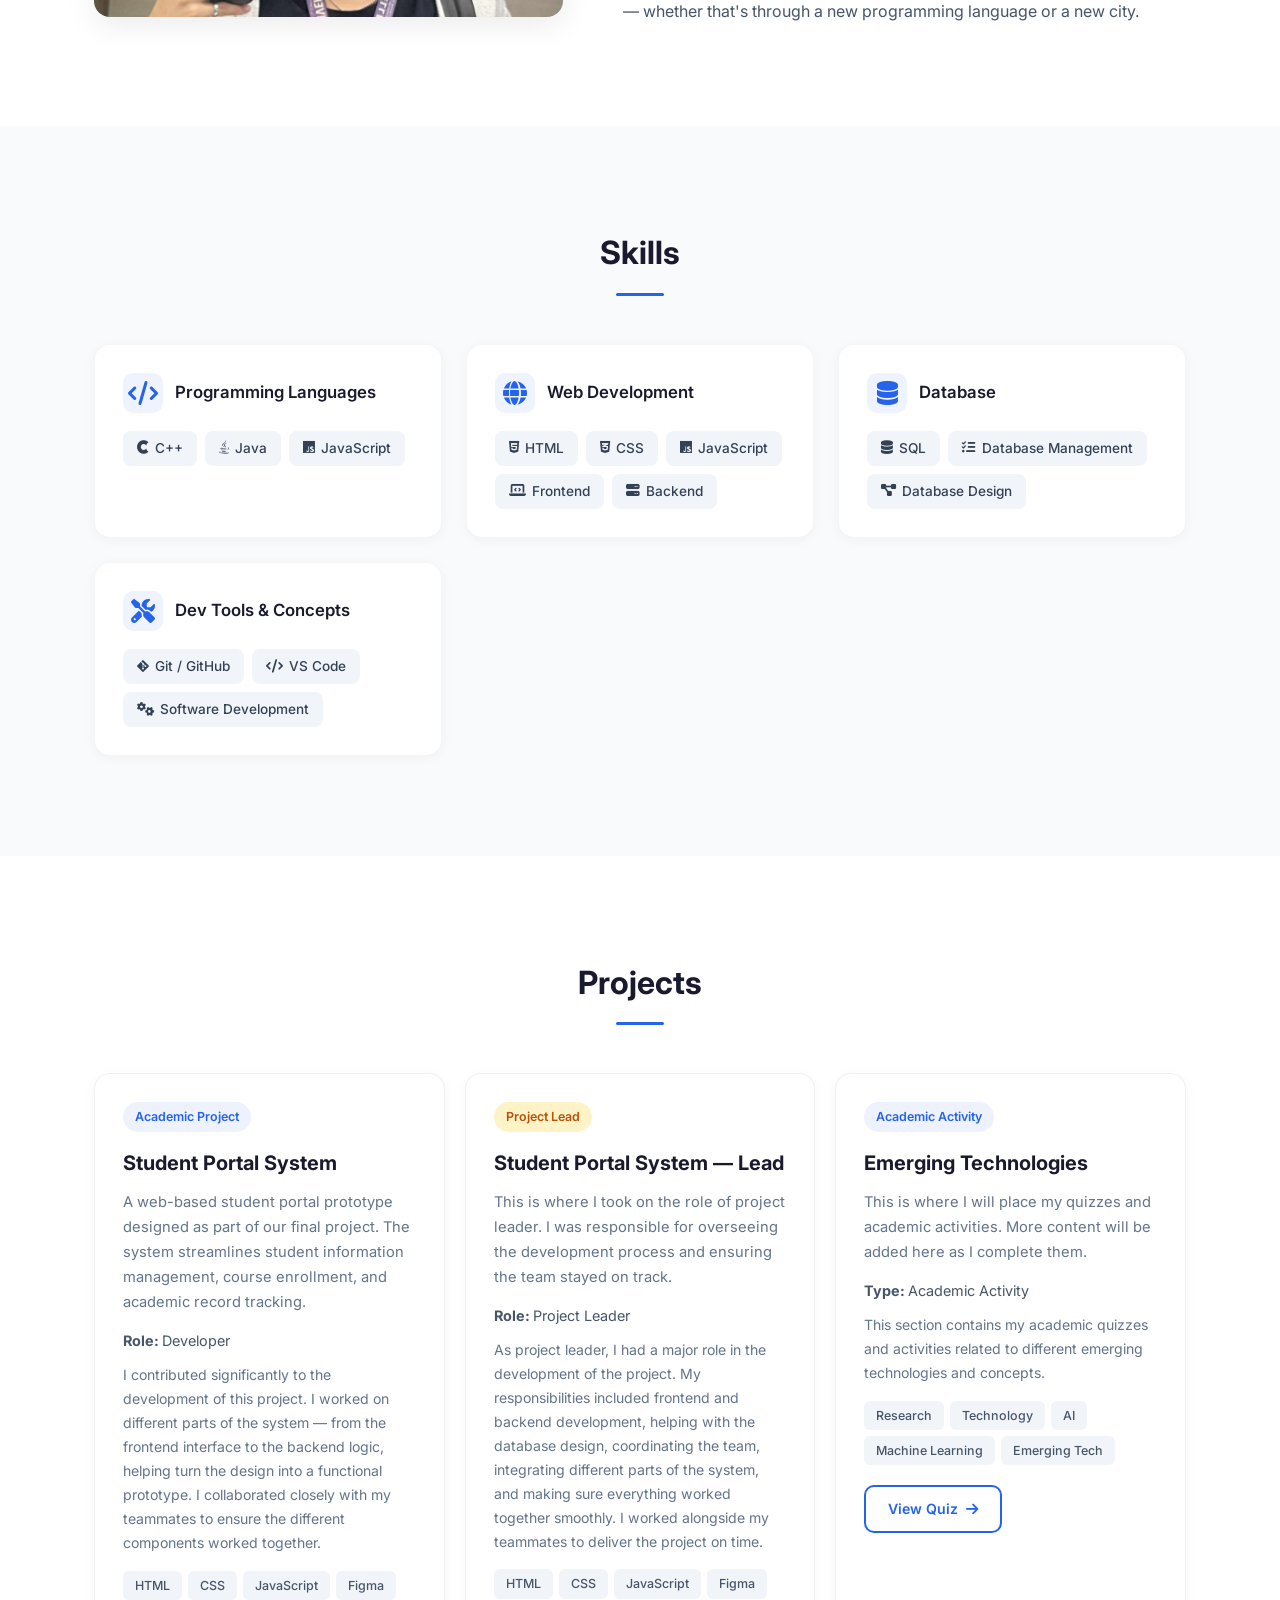
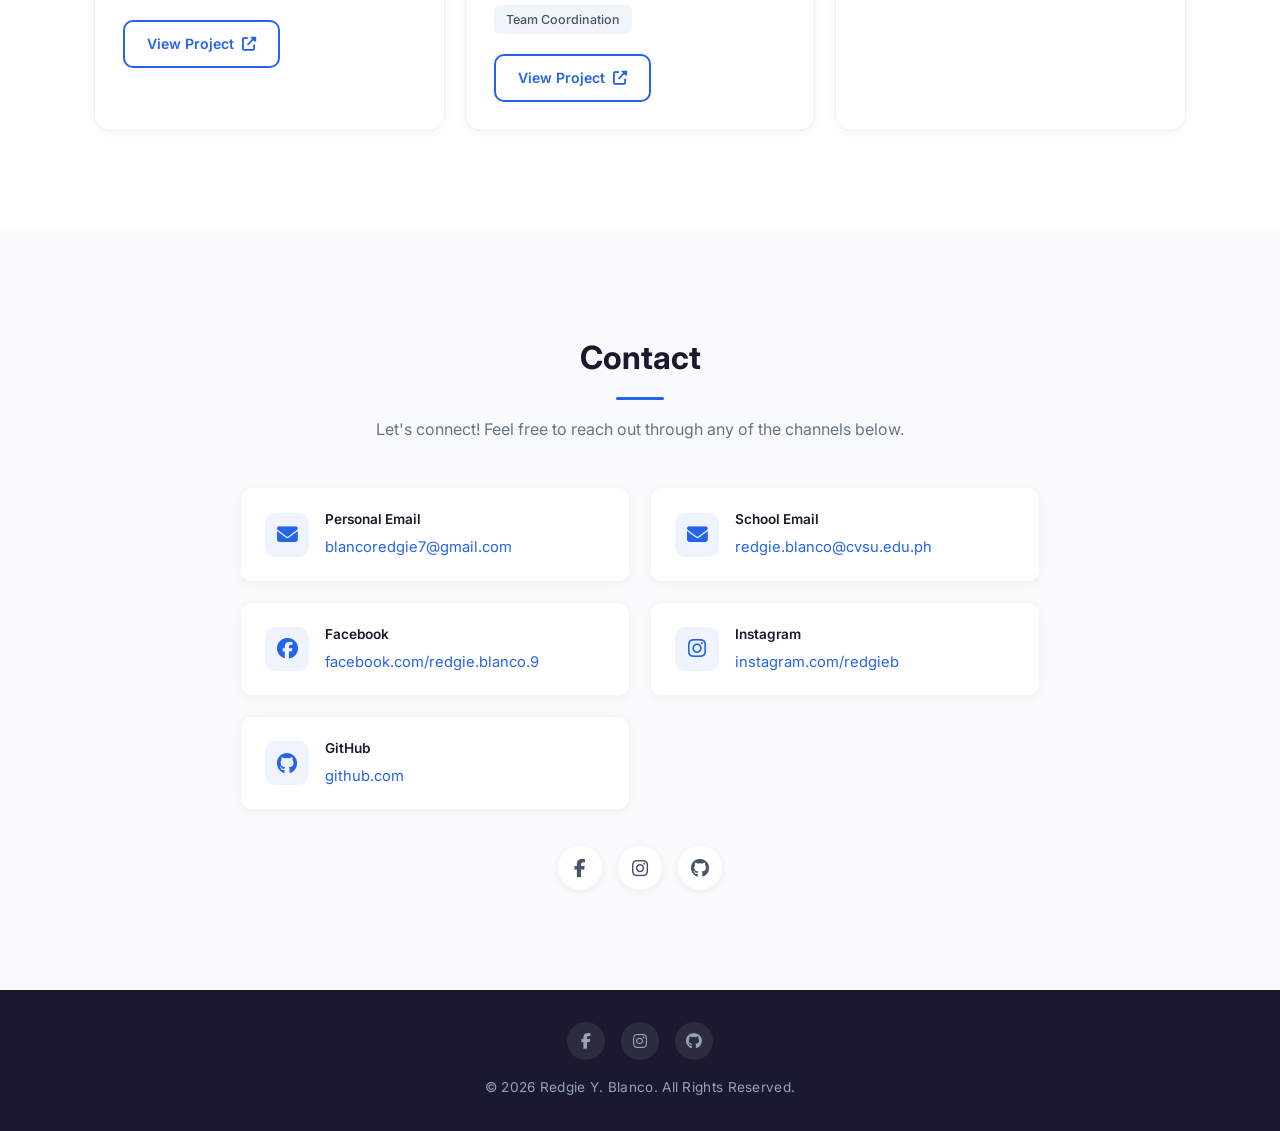
==== commit 41fcf0b1: "Update index.html" ====
--- a/index.html
+++ b/index.html
@@ -557,7 +557,7 @@
 
 <p class="project-desc">
 
-The same student portal project, where I took on the role of project leader.
+This is where I took on the role of project leader.
 I was responsible for overseeing the development process and ensuring the
 team stayed on track.
 
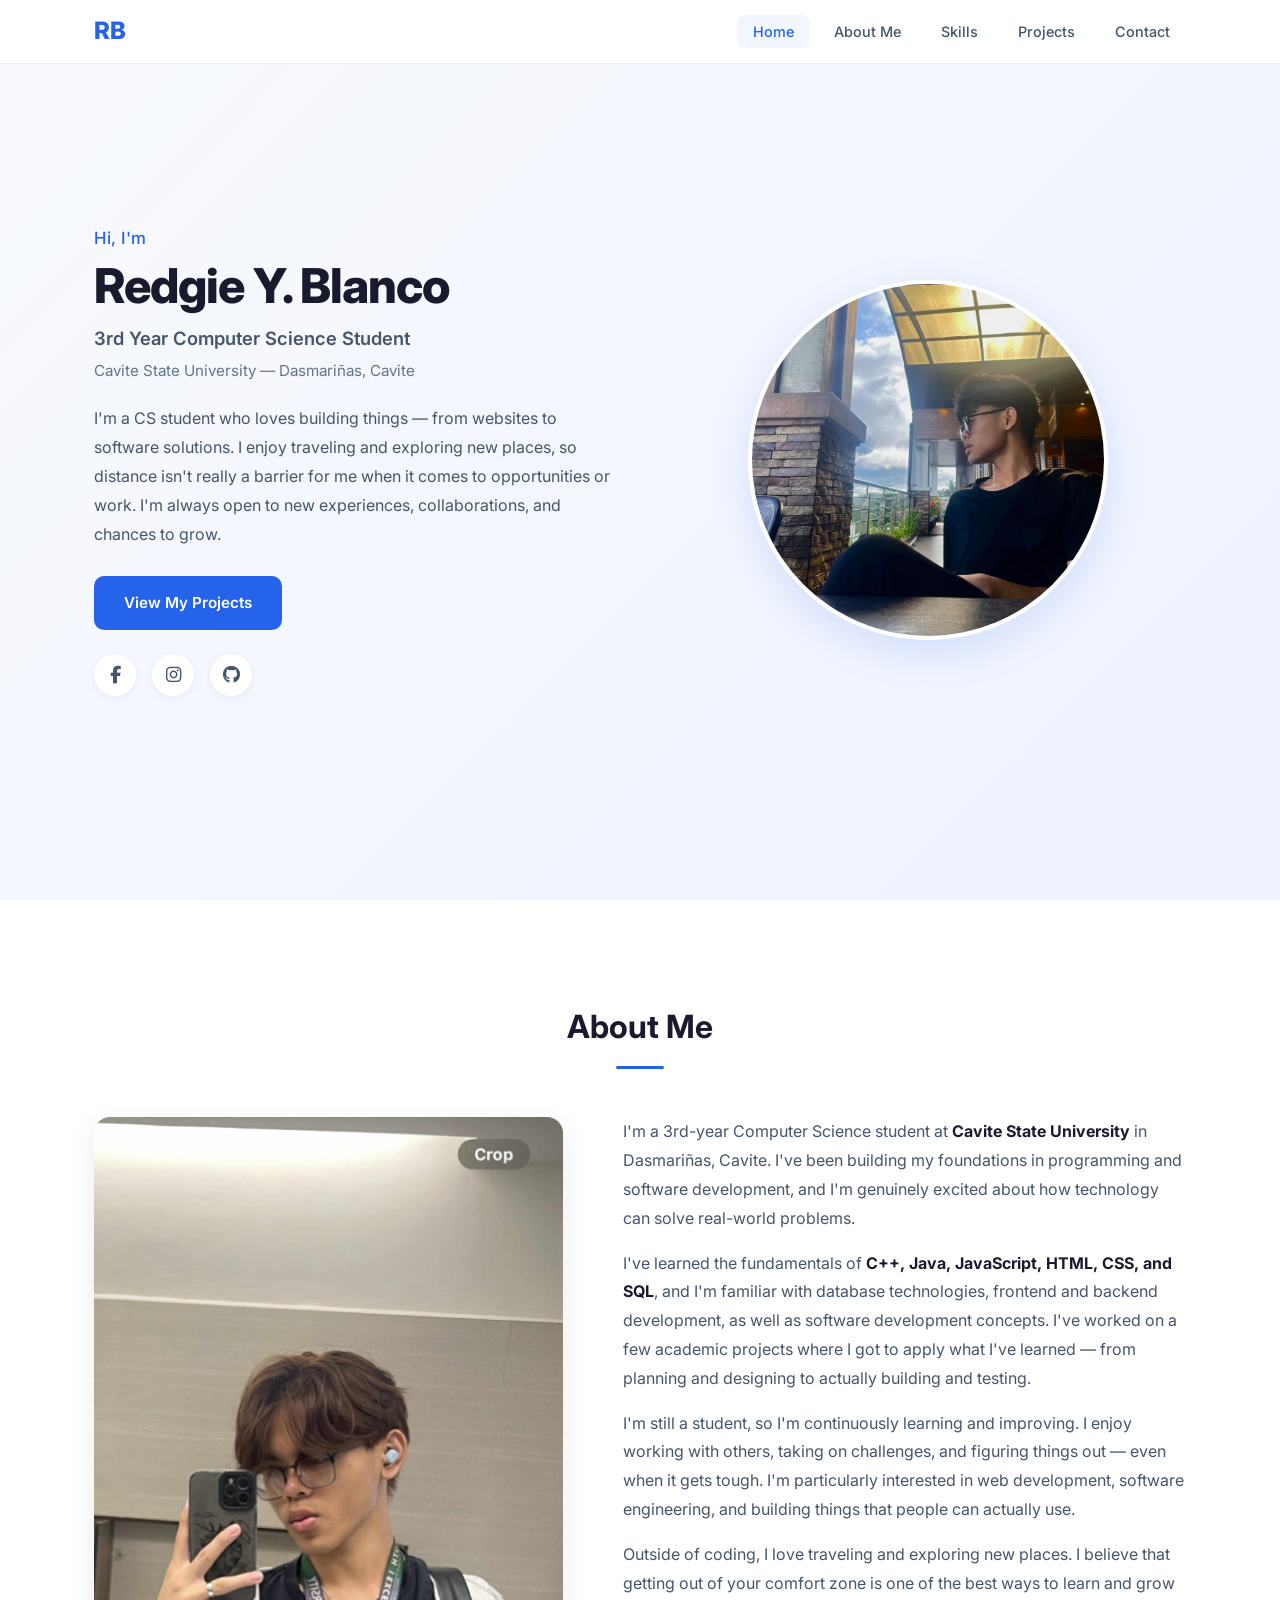
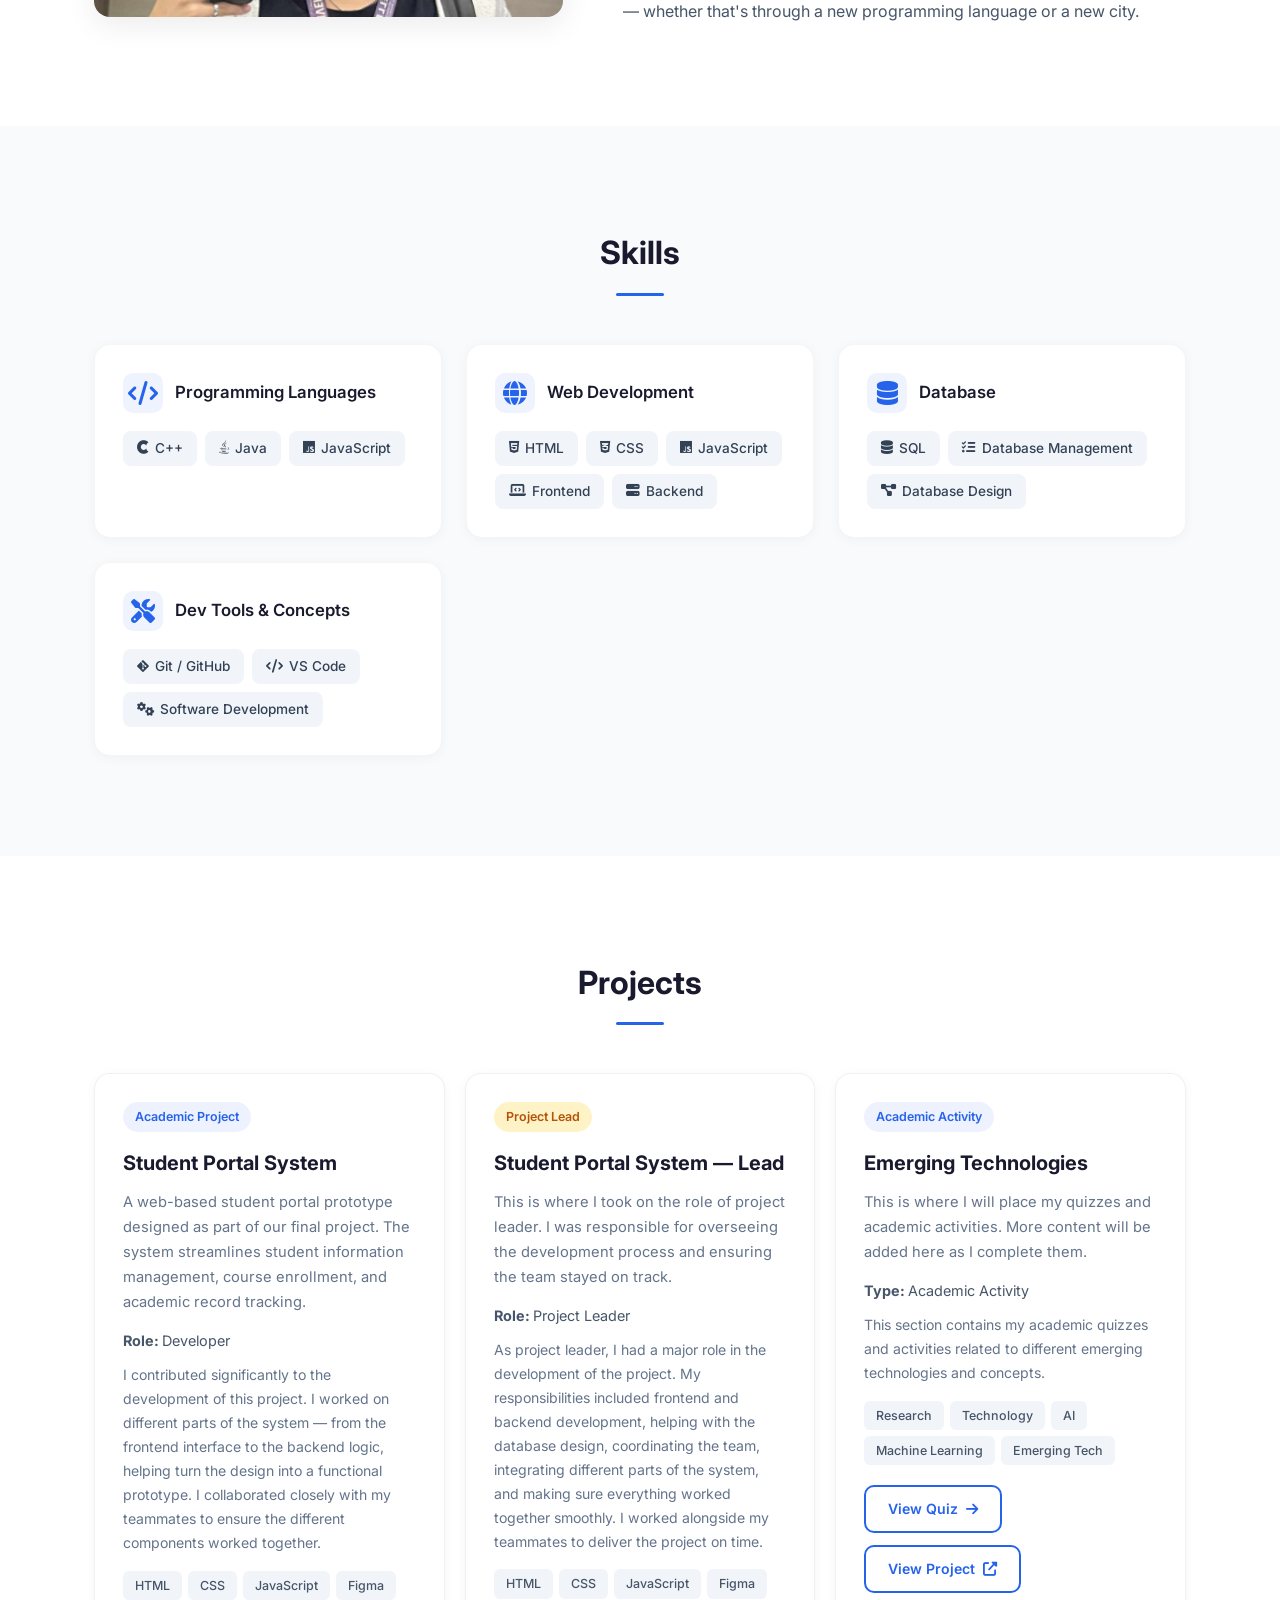
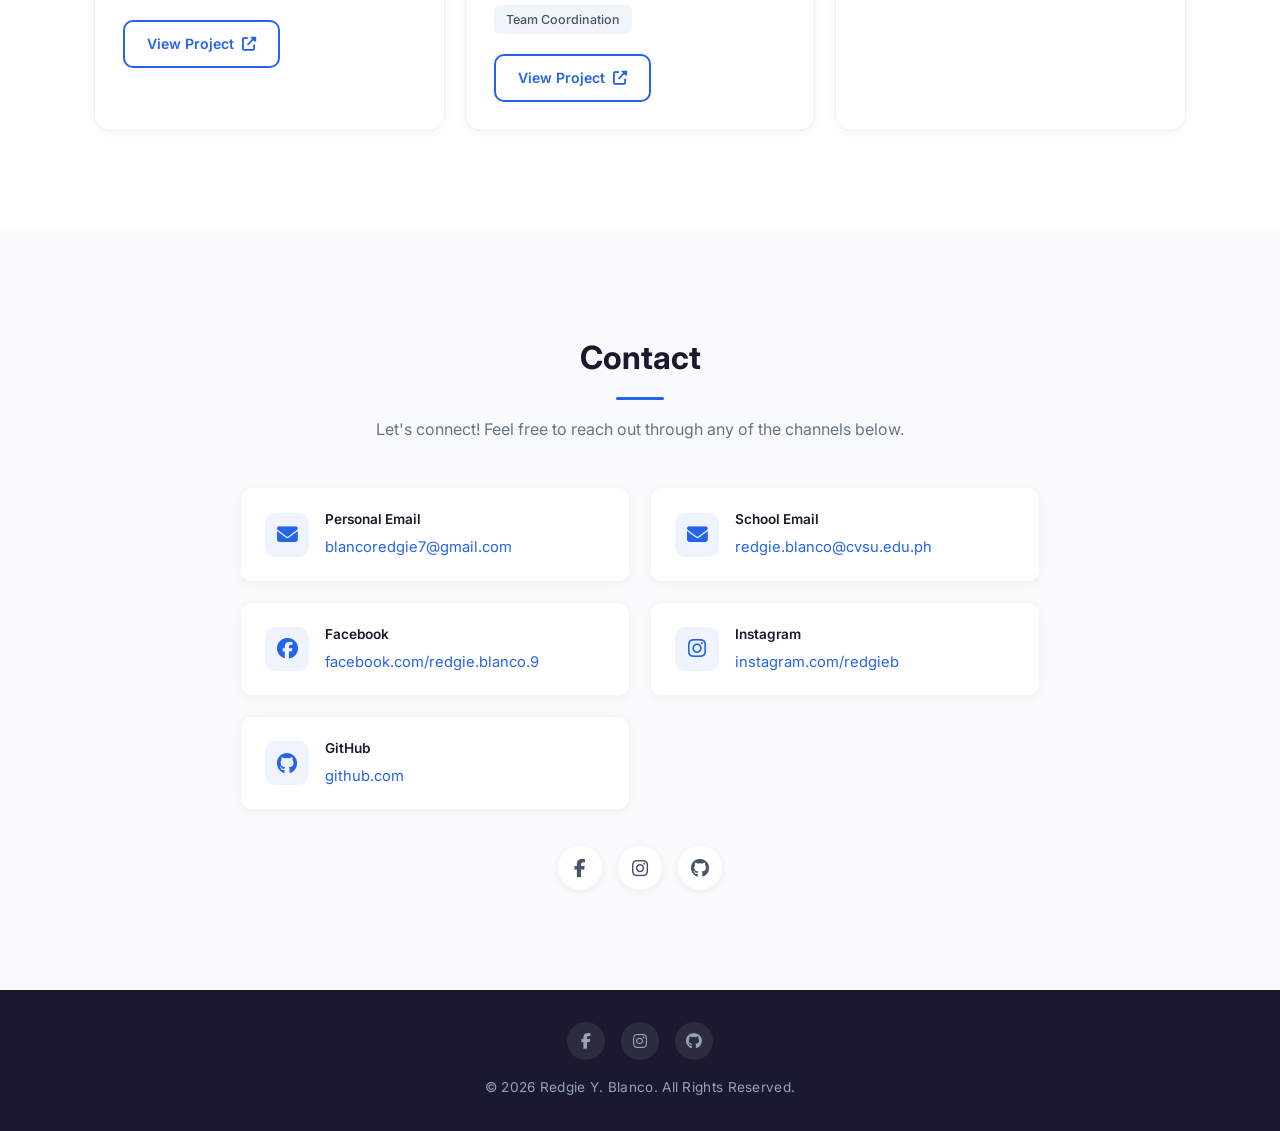
==== commit 18df4a66: "Add exam project link to index.html Added a link to the exam project page with styling." ====
--- a/index.html
+++ b/index.html
@@ -1,3 +1,4 @@
+
 <!DOCTYPE html>
 <html lang="en">
 
@@ -699,11 +700,24 @@
 <!-- LINK TO QUIZ PAGE -->
 
 <a href="quiz.html"
-class="btn btn-outline project-btn">
-
-View Quiz
-
-<i class="fas fa-arrow-right"></i>
+   class="btn btn-outline project-btn">
+
+    View Quiz
+
+    <i class="fas fa-arrow-right"></i>
+
+</a>
+
+
+<!-- LINK TO EXAM PROJECT PAGE -->
+
+<a href="exam.html"
+   class="btn btn-outline project-btn"
+   style="margin-top: 12px;">
+
+    View Project
+
+    <i class="fas fa-external-link-alt"></i>
 
 </a>
 
